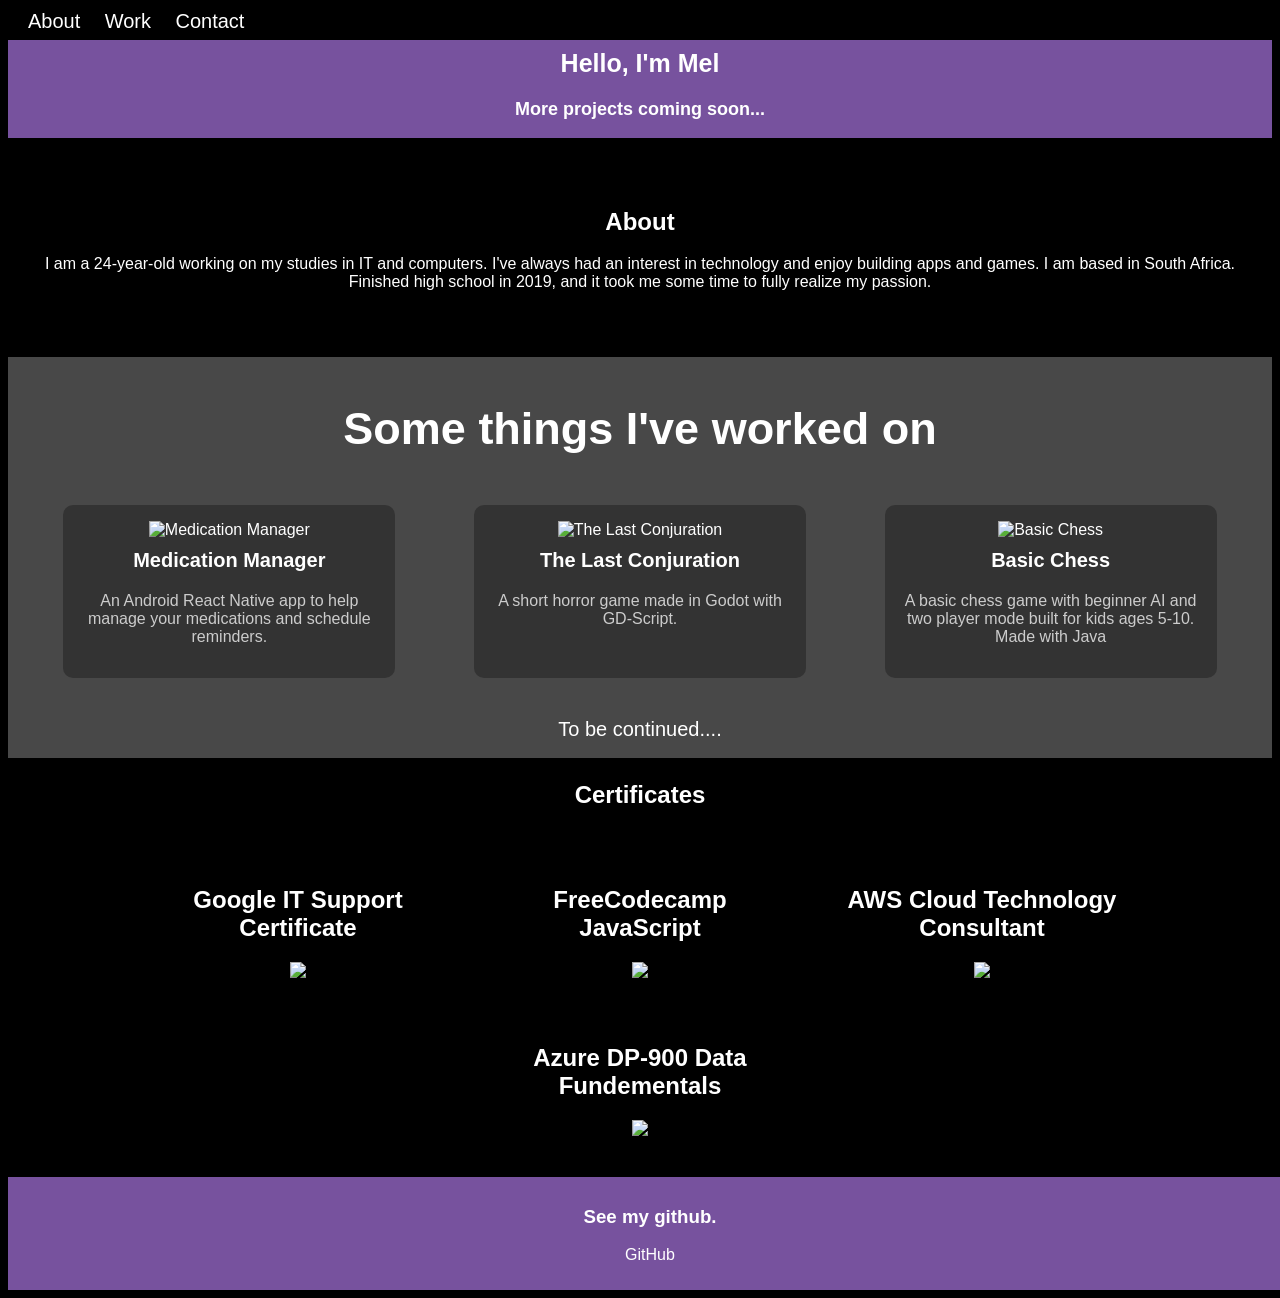
==== index.html @ 40e61766 "Update index.html" ====
<!DOCTYPE html>
<html lang="en">
<head>
  <meta charset="UTF-8">
  <meta name="viewport" content="width=device-width, initial-scale=1.0">
  <link rel="stylesheet" href="styles.css">
  <title>My Portfolio</title>
</head>
<body>
  <header id="navbar">
    <nav class="nav">
      <a href="#about" class="nav-link">About</a>
      <a href="#projects" class="nav-link">Work</a>
      <a href="#bottom-sec" class="nav-link">Contact</a>
    </nav>
  </header>

  <div class="welcome-div">
    <section id="welcome-section" class="welcome">
      <div class="namediv">
        <h1 class="h1p1">Hello, I'm Mel</h1>
        <p class="p1">More projects coming soon...</p>
      </div>
    </section>
  </div>

  <section id="about">
    <div class="about-div">
      <h2>About</h2>
      <p>I am a 24-year-old working on my studies in IT and computers. I've always had an interest in technology and enjoy building apps and games. I am based in South Africa. Finished high school in 2019, and it took me some time to fully realize my passion.</p>
    </div>
  </section>

  <section id="projects" class="projects">
    <h2 class="h21">Some things I've worked on</h2>

    <div class="project-tile">
      <div class="project-item">
        <a href="https://github.com/mevelyns/MedicationManager/tree/main">
          <img src="https://i.imgur.com/XodOj1Z.png" alt="Medication Manager" class="project-img" height="200" width="200" />
        </a>
        <p class="project-title">Medication Manager</p>
        <p class="project-description">An Android React Native app to help manage your medications and schedule reminders.</p>
      </div>

      <div class="project-item">
        <a href="https://github.com/mevelyns/TheLastConjuration">
          <img src="https://i.imgur.com/VJdvPix.png" alt="The Last Conjuration" class="project-img" height="200" width="200" />
        </a>
        <p class="project-title">The Last Conjuration</p>
        <p class="project-description">A short horror game made in Godot with GD-Script.</p>
      </div>

      <div class="project-item">
        <a href="https://github.com/mevelyns/Basic-Chess">
          <img src="https://i.imgur.com/Bl5a4Vz.jpeg" alt="Basic Chess" class="project-img" height="200" width="200" />
        </a>
        <p class="project-title">Basic Chess</p>
        <p class="project-description">A basic chess game with beginner AI and two player mode built for kids ages 5-10. Made with Java</p>
      </div>
    </div>
  </section>

  <p class="p-tbc">To be continued....</p>

  
  <section class="education">
    <h1 class="education-t">Certificates</h1>
    <div class="professional-certificates">
      <div class="cert-item">
        <h2>Google IT Support Certificate</h2>
        <img src="https://i.imgur.com/ps0ERFk.png" class="img2"/>
      </div>
      
      <div class="cert-item">
        <h2> FreeCodecamp JavaScript</h2>
        <img src="https://i.imgur.com/AzELxhi.png" class="img2"  />
      </div>
      <div class="cert-item">
        <h2>AWS Cloud Technology Consultant</h2>
        <img src="https://i.imgur.com/HTIsWZY.png" class="img2"/>
      </div>
      <div class="cert-item">
        <h2>Azure DP-900 Data Fundementals</h2>
        <img src="https://i.imgur.com/N3l9pKA.png" class="img2"/>
      </div>
    </div>
  </section>

  <section id="bottom-sec">
    <div class="bottom">
      <div class="social-icons">
        <h3 class="h3">See my github.</h3>
        <a href="https://github.com/mevelyns" id="profile-link" target="_blank">
          <i class="ri-fire-fill ri-2x"></i>
          <p class="ffcp">GitHub</p>
        </a>
      </div>
    </div>
  </section>

</body>
</html>
---- styles.css ----
body {
    background-color: black;
    color: white;
    font-family: helvetica;
  }
  
  .welcome-div, .h1p1 {
    text-align: center;
    width: 100%;
    height: 50%;
    background-color: #77529e;
    display: flex;
    justify-content: center;
    align-items: center;
    font-weight: bold;
    font-size: 25px;
    padding-top: 10px;
  }
  
  .p1 {
    font-size: 18px;
  }
  
  #navbar {
    background-color: black;
    position: fixed;
    top: 0;
    width: 100%;
    padding: 10px;
    height: 20px;
  }
  
  .nav-link {
    color: #fff;
    text-decoration: none;
    font-family: Arial, sans-serif;
    font-size: 20px;
    padding: 10px;
  }
  
  .nav-link:hover {
    text-decoration: underline;
  }
  
  .about-div {
    text-align: center;
    margin-top: 70px;
    padding-bottom: 50px;
    margin-left: 20px;
    margin-right: 20px;
  }
  
  .projects {
    text-align: center;
    background-color: #484848;
    padding: 6rem 2rem;
    padding-bottom: 10px;
  }
  
  .h21 {
    font-size: 45px;
    text-align: center;
    color: #fff;
    margin-bottom: 50px;
    margin-top: -50px;
  }
  
  .project-tile {
    display: flex;
    flex-wrap: wrap;
    justify-content: space-around;
    gap: 2rem;
  }
  
  .project-item {
    text-align: center;
    width: 300px;
    background-color: #333;
    padding: 1rem;
    border-radius: 10px;
    margin-bottom: 70px;
  }
  
  .project-img {
    width: 100%;
    object-fit: cover;
  }
  
  .project-title {
    color: #fff;
    font-size: 20px;
    font-weight: bold;
    margin-top: 10px;
  }
  
  .project-description {
    color: #ccc;
    font-size: 16px;
  }
  
  .p-tbc {
    text-align: center;
    margin-top: -40px;
    color: #fff;
    font-size: 20px;
  }
  
  .education-t {
    text-align: center;
    margin-top: 40px;
  }
  
  .professional-certificates {
    display: flex;
    flex-wrap: wrap;
    justify-content: center;
    gap: 2rem;
    padding: 2rem 0;
  }
  
  .cert-item {
    flex: 1 1 calc(33.333% - 2rem);
    text-align: center;
    max-width: 300px;
    padding: 5px;
  }
  
  .cert-title {
    background-color: #77529e;
    color: #fff;
    padding: 5px;
    margin-bottom: 10px;
  }
  
  .img2 {
    width: 100%;
    height: auto;
    object-fit: cover;
  }
  
  .bottom {
    width: 100%;
    background-color: #77529e;
    padding: 10px;
  }
  
  .ffcp {
    text-align: center;
  }
  
  a {
    color: white;
    text-decoration: none;
  }
  
  a:hover {
    text-decoration: underline;
  }
  
  .h3 {
    text-align: center;
  }
  
  @media (max-width: 780px) {
    h2 {
      font-size: 15px;
    }
    p {
      font-size: 15px;
    }
    .h21 {
      font-size: 25px;
    }
    .project-item {
      width: 100%;
    }
    .cert-item {
      width: 100%;
    }
  }
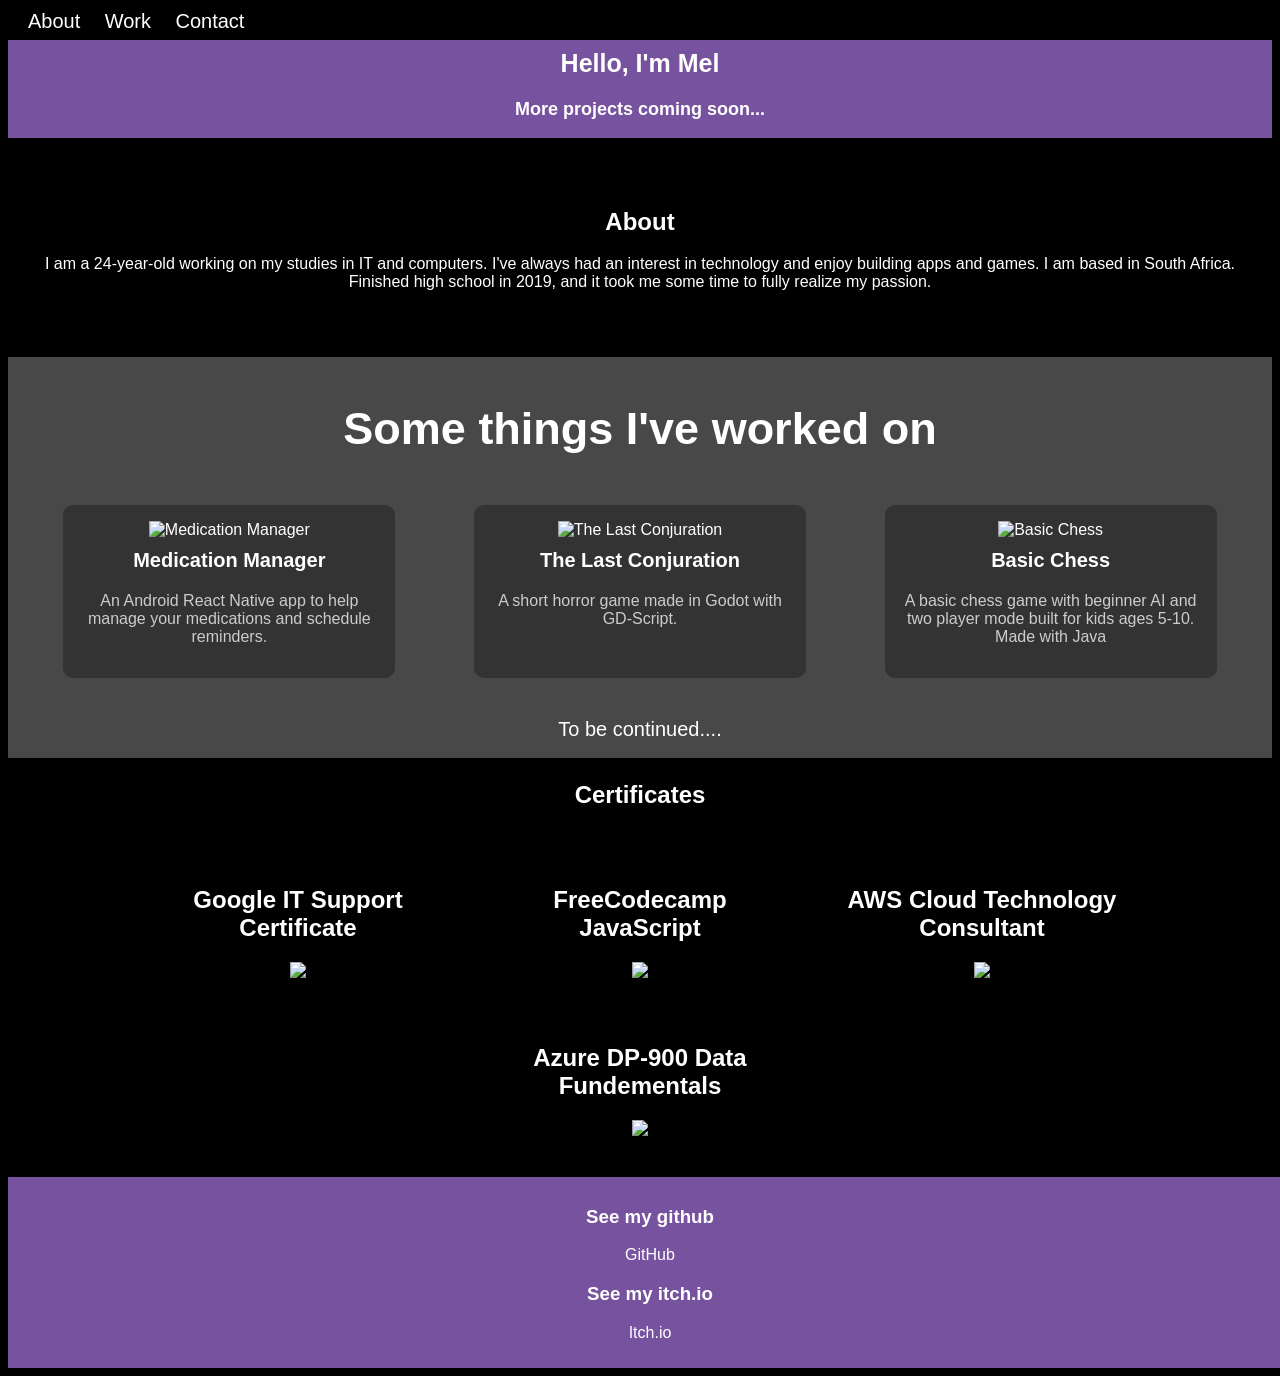
==== commit d922dafb: "Update index.html" ====
--- a/index.html
+++ b/index.html
@@ -90,10 +90,14 @@
   <section id="bottom-sec">
     <div class="bottom">
       <div class="social-icons">
-        <h3 class="h3">See my github.</h3>
+        <h3 class="h3">See my github</h3>
         <a href="https://github.com/mevelyns" id="profile-link" target="_blank">
           <i class="ri-fire-fill ri-2x"></i>
           <p class="ffcp">GitHub</p>
+         <h3 class="h3">See my itch.io</h3>
+           <a href="https://meleengames.itch.io/" id="profile-link" target="_blank">
+            <i class="ri-fire-fill ri-2x"></i>
+            <p class="ffcp">Itch.io</p>
         </a>
       </div>
     </div>
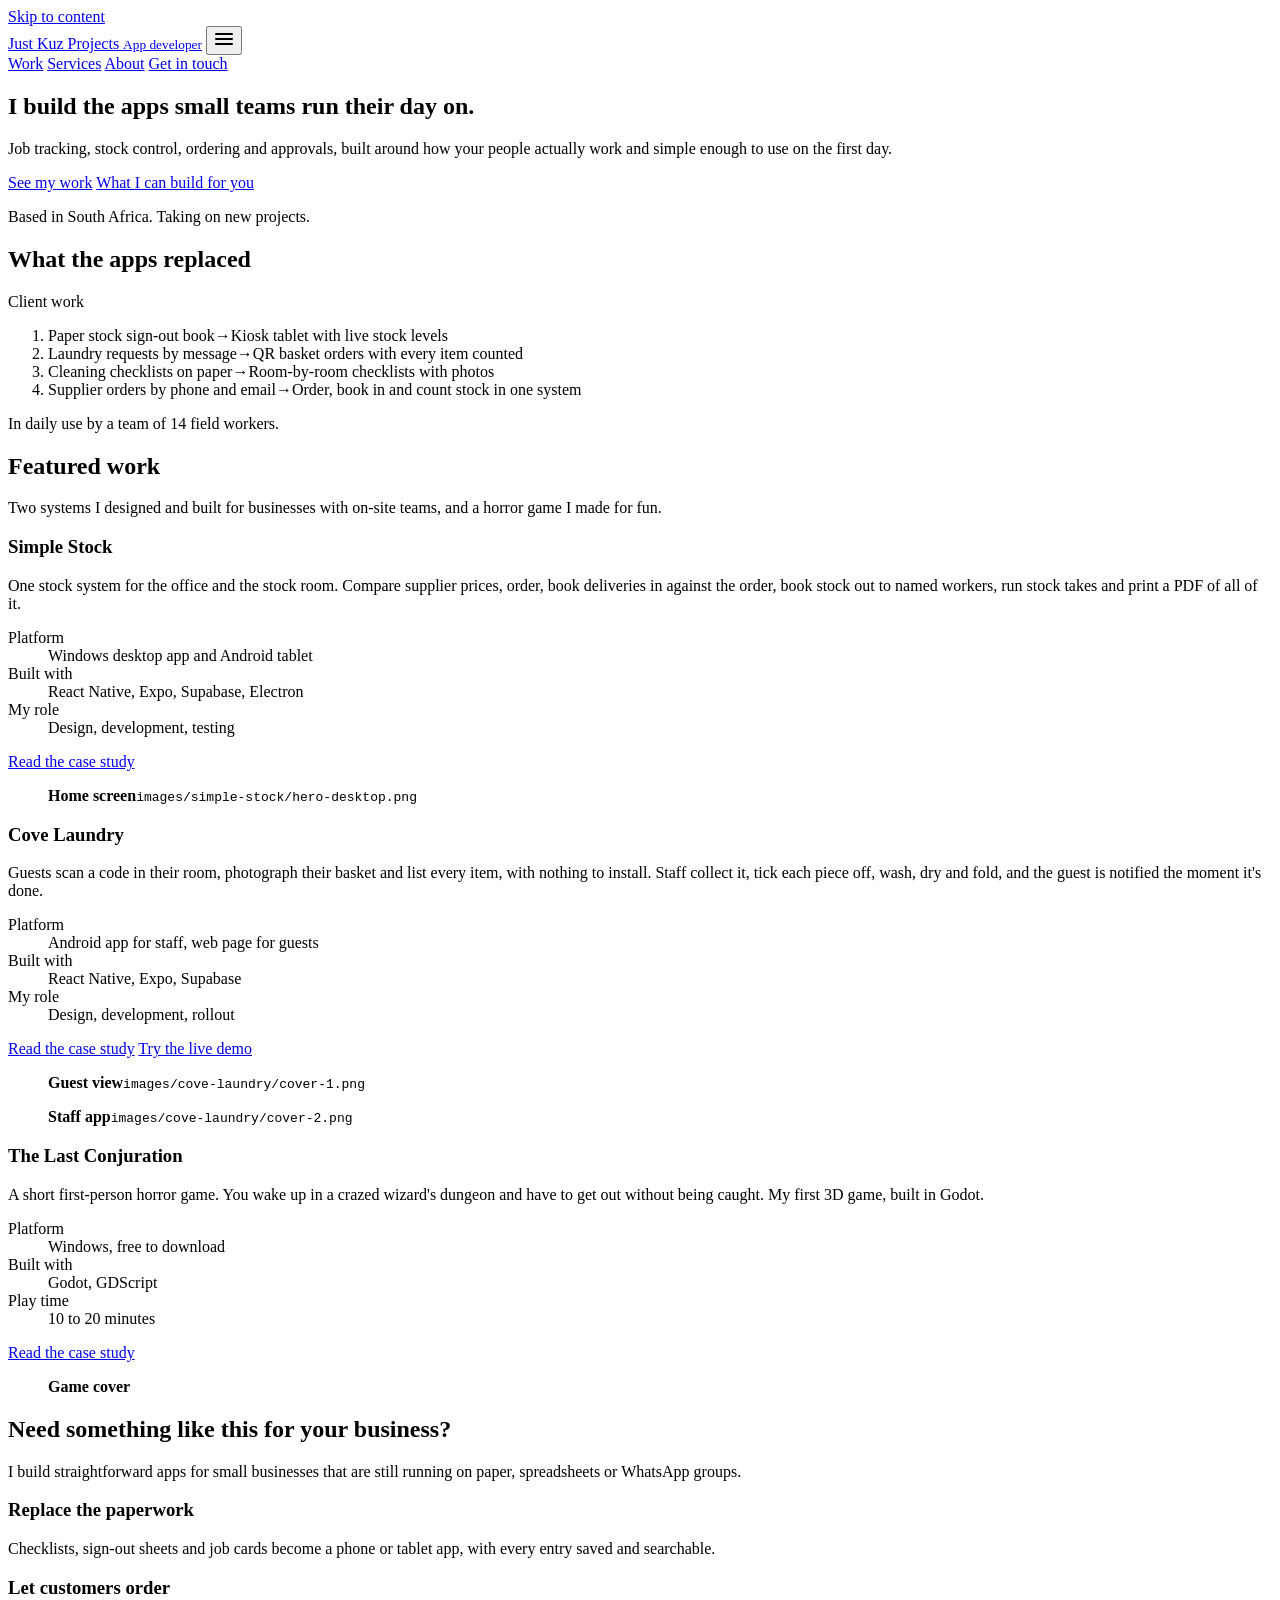
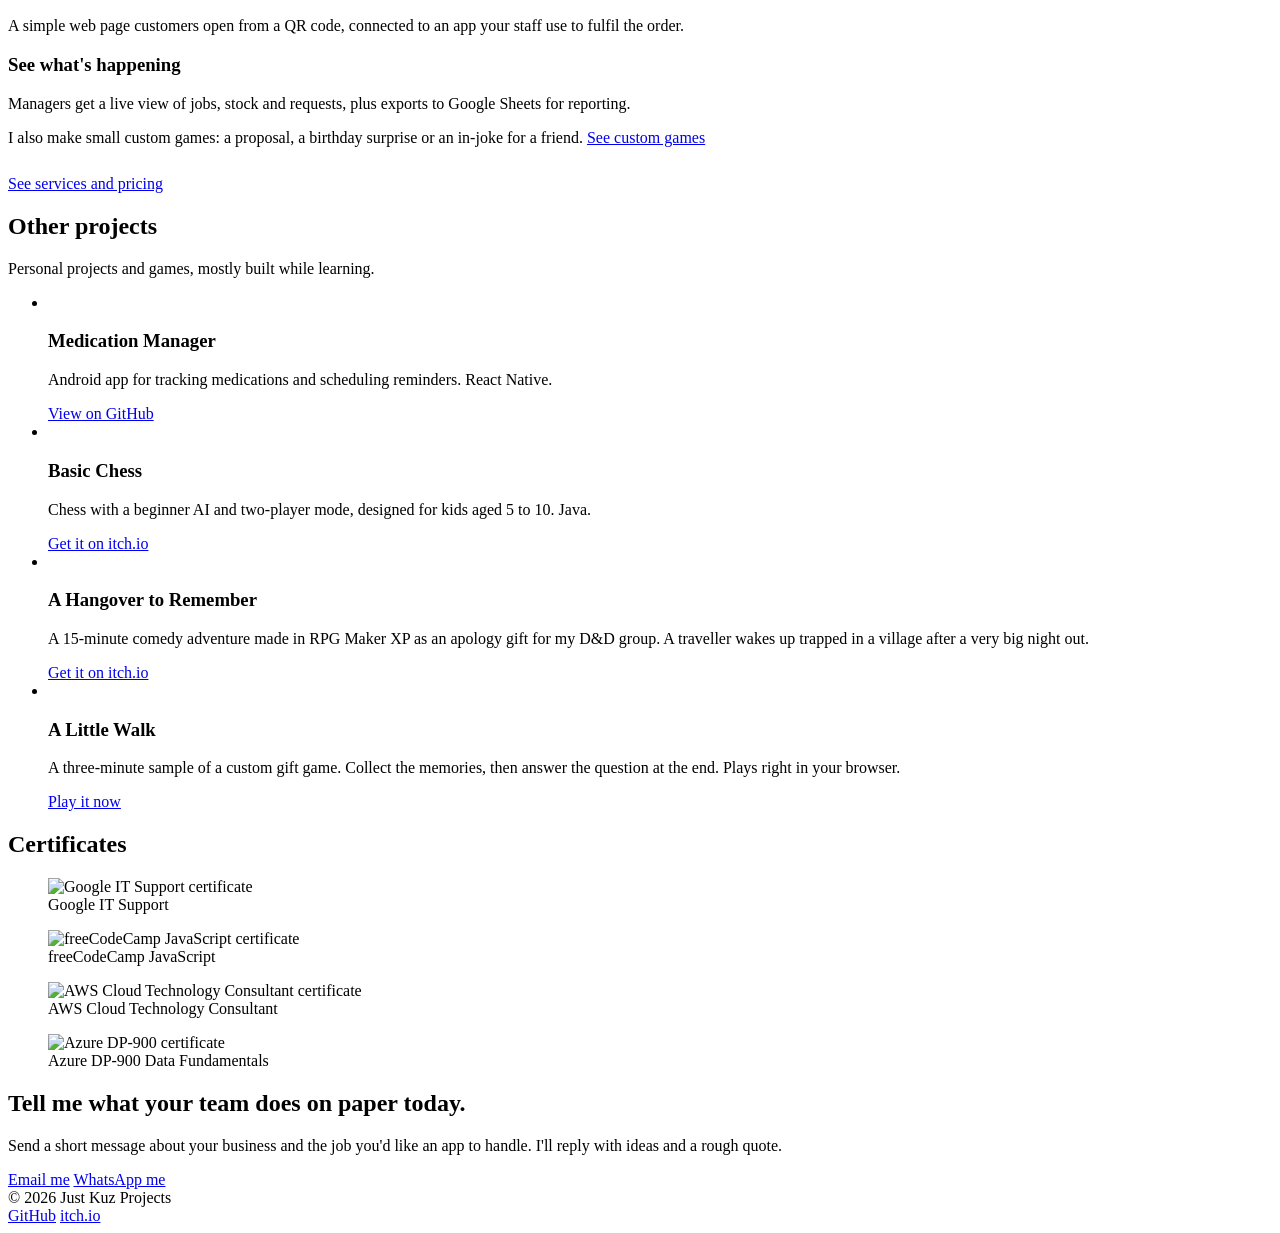
==== commit 119ad1e9: "Revamp portfolio website with new content and style Updated the portfolio website to reflect new bra" ====
--- a/index.html
+++ b/index.html
@@ -1,107 +1,237 @@
+
 <!DOCTYPE html>
 <html lang="en">
 <head>
   <meta charset="UTF-8">
   <meta name="viewport" content="width=device-width, initial-scale=1.0">
-  <link rel="stylesheet" href="styles.css">
-  <title>My Portfolio</title>
+  <title>Just Kuz Projects | App developer for small businesses</title>
+  <meta name="description" content="I build simple, reliable apps that small teams use to run their day: job tracking, stock control, laundry ordering and more.">
+  <link rel="preconnect" href="https://fonts.googleapis.com">
+  <link rel="preconnect" href="https://fonts.gstatic.com" crossorigin>
+  <link href="https://fonts.googleapis.com/css2?family=Bricolage+Grotesque:opsz,wght@12..96,500;12..96,700;12..96,800&family=Public+Sans:wght@400;500;600&display=swap" rel="stylesheet">
+  <link rel="stylesheet" href="css/style.css">
 </head>
 <body>
-  <header id="navbar">
-    <nav class="nav">
-      <a href="#about" class="nav-link">About</a>
-      <a href="#projects" class="nav-link">Work</a>
-      <a href="#bottom-sec" class="nav-link">Contact</a>
-    </nav>
+  <a class="skip" href="#main">Skip to content</a>
+
+  <header class="site-header">
+    <div class="wrap">
+      <a href="index.html" class="brand"><span class="brand-mark" aria-hidden="true"></span>Just Kuz Projects <small>App developer</small></a>
+      <button class="nav-toggle" aria-expanded="false" aria-controls="site-nav" aria-label="Menu">
+        <svg width="20" height="20" viewBox="0 0 20 20" aria-hidden="true"><path d="M2 5h16M2 10h16M2 15h16" stroke="currentColor" stroke-width="2" stroke-linecap="round"/></svg>
+      </button>
+      <nav class="nav" id="site-nav">
+        <a href="index.html#work">Work</a>
+        <a href="services.html">Services</a>
+        <a href="about.html">About</a>
+        <a href="#contact" class="btn">Get in touch</a>
+      </nav>
+    </div>
   </header>
 
-  <div class="welcome-div">
-    <section id="welcome-section" class="welcome">
-      <div class="namediv">
-        <h1 class="h1p1">Hello, I'm Mel</h1>
-        <p class="p1">More projects coming soon...</p>
-      </div>
-    </section>
-  </div>
-
-  <section id="about">
-    <div class="about-div">
-      <h2>About</h2>
-      <p>I am a 24-year-old working on my studies in IT and computers. I've always had an interest in technology and enjoy building apps and games. I am based in South Africa. Finished high school in 2019, and it took me some time to fully realize my passion.</p>
+  <main id="main">
+
+    <!-- HERO -->
+    <section class="hero">
+      <div class="wrap">
+        <div>
+          <h1>I build the apps small teams run their day on.</h1>
+          <p class="lede">Job tracking, stock control, ordering and approvals, built around how your people actually work and simple enough to use on the first day.</p>
+          <div class="btn-row">
+            <a href="#work" class="btn">See my work</a>
+            <a href="services.html" class="btn ghost">What I can build for you</a>
+          </div>
+          <p class="hero-note"><span class="dot" aria-hidden="true"></span>Based in South Africa. Taking on new projects.</p>
+        </div>
+
+        <!-- EDIT: check the "was" column matches what each app really replaced -->
+        <aside class="slip" aria-label="What my apps replaced">
+          <div class="slip-head">
+            <h2>What the apps replaced</h2>
+            <span>Client work</span>
+          </div>
+          <ol>
+            <li><span class="was">Paper stock sign-out book</span><span class="arrow" aria-hidden="true">&rarr;</span><span class="now">Kiosk tablet with live stock levels</span></li>
+            <li><span class="was">Laundry requests by message</span><span class="arrow" aria-hidden="true">&rarr;</span><span class="now">QR basket orders with every item counted</span></li>
+            <li><span class="was">Cleaning checklists on paper</span><span class="arrow" aria-hidden="true">&rarr;</span><span class="now">Room-by-room checklists with photos</span></li>
+            <li><span class="was">Supplier orders by phone and email</span><span class="arrow" aria-hidden="true">&rarr;</span><span class="now">Order, book in and count stock in one system</span></li>
+          </ol>
+          <p class="slip-foot">In daily use by a team of 14 field workers.</p>
+        </aside>
+      </div>
+    </section>
+
+    <!-- FEATURED WORK -->
+    <section class="section" id="work">
+      <div class="wrap">
+        <div class="section-head">
+          <h2>Featured work</h2>
+          <p>Two systems I designed and built for businesses with on-site teams, and a horror game I made for fun.</p>
+        </div>
+
+        <article class="feature">
+          <div>
+            <h3>Simple Stock</h3>
+            <p>One stock system for the office and the stock room. Compare supplier prices, order, book deliveries in against the order, book stock out to named workers, run stock takes and print a PDF of all of it.</p>
+            <dl class="meta">
+              <dt>Platform</dt><dd>Windows desktop app and Android tablet</dd>
+              <dt>Built with</dt><dd>React Native, Expo, Supabase, Electron</dd>
+              <dt>My role</dt><dd>Design, development, testing</dd>
+            </dl>
+            <a href="work/simple-stock.html" class="btn">Read the case study</a>
+          </div>
+          <div class="feature-media">
+            <figure class="shot desktop">
+              <img src="images/simple-stock/hero-desktop.png" alt="Simple Stock home screen with the stock overview" onerror="this.remove()">
+              <figcaption class="ph"><strong>Home screen</strong><code>images/simple-stock/hero-desktop.png</code></figcaption>
+            </figure>
+          </div>
+        </article>
+
+        <article class="feature flip">
+          <div>
+            <h3>Cove Laundry</h3>
+            <p>Guests scan a code in their room, photograph their basket and list every item, with nothing to install. Staff collect it, tick each piece off, wash, dry and fold, and the guest is notified the moment it's done.</p>
+            <dl class="meta">
+              <dt>Platform</dt><dd>Android app for staff, web page for guests</dd>
+              <dt>Built with</dt><dd>React Native, Expo, Supabase</dd>
+              <dt>My role</dt><dd>Design, development, rollout</dd>
+            </dl>
+            <div class="btn-row">
+              <a href="work/cove-laundry.html" class="btn">Read the case study</a>
+              <a href="demos/cove-laundry/index.html" class="btn ghost">Try the live demo</a>
+            </div>
+          </div>
+          <div class="feature-media">
+            <figure class="shot phone">
+              <img src="images/cove-laundry/cover-1.png" alt="Cove Laundry guest view" onerror="this.remove()">
+              <figcaption class="ph"><strong>Guest view</strong><code>images/cove-laundry/cover-1.png</code></figcaption>
+            </figure>
+            <figure class="shot phone">
+              <img src="images/cove-laundry/cover-2.png" alt="Cove Laundry staff app" onerror="this.remove()">
+              <figcaption class="ph"><strong>Staff app</strong><code>images/cove-laundry/cover-2.png</code></figcaption>
+            </figure>
+          </div>
+        </article>
+
+        <article class="feature">
+          <div>
+            <h3>The Last Conjuration</h3>
+            <p>A short first-person horror game. You wake up in a crazed wizard's dungeon and have to get out without being caught. My first 3D game, built in Godot.</p>
+            <dl class="meta">
+              <dt>Platform</dt><dd>Windows, free to download</dd>
+              <dt>Built with</dt><dd>Godot, GDScript</dd>
+              <dt>Play time</dt><dd>10 to 20 minutes</dd>
+            </dl>
+            <a href="work/the-last-conjuration.html" class="btn">Read the case study</a>
+          </div>
+          <div class="feature-media game">
+            <figure class="shot wide">
+              <img src="https://img.itch.zone/aW1nLzE2ODYxMTM5LnBuZw==/original/IF93Lq.png" alt="The Last Conjuration cover art" onerror="this.remove()">
+              <figcaption class="ph"><strong>Game cover</strong></figcaption>
+            </figure>
+          </div>
+        </article>
+      </div>
+    </section>
+
+    <!-- SERVICES TEASER -->
+    <section class="section">
+      <div class="wrap">
+        <div class="section-head">
+          <h2>Need something like this for your business?</h2>
+          <p>I build straightforward apps for small businesses that are still running on paper, spreadsheets or WhatsApp groups.</p>
+        </div>
+        <div class="three">
+          <div>
+            <h3>Replace the paperwork</h3>
+            <p>Checklists, sign-out sheets and job cards become a phone or tablet app, with every entry saved and searchable.</p>
+          </div>
+          <div>
+            <h3>Let customers order</h3>
+            <p>A simple web page customers open from a QR code, connected to an app your staff use to fulfil the order.</p>
+          </div>
+          <div>
+            <h3>See what's happening</h3>
+            <p>Managers get a live view of jobs, stock and requests, plus exports to Google Sheets for reporting.</p>
+          </div>
+        </div>
+        <p class="aside-note">I also make small custom games: a proposal, a birthday surprise or an in-joke for a friend. <a href="services.html#games">See custom games</a></p>
+        <p style="margin-top:28px"><a href="services.html" class="btn ghost">See services and pricing</a></p>
+      </div>
+    </section>
+
+    <!-- OTHER PROJECTS -->
+    <section class="section">
+      <div class="wrap">
+        <div class="section-head">
+          <h2>Other projects</h2>
+          <p>Personal projects and games, mostly built while learning.</p>
+        </div>
+        <ul class="list">
+          <li>
+            <img src="https://i.imgur.com/XodOj1Z.png" alt="">
+            <div><h3>Medication Manager</h3><p>Android app for tracking medications and scheduling reminders. React Native.</p></div>
+            <a class="link" href="https://github.com/mevelyns/MedicationManager/tree/main">View on GitHub</a>
+          </li>
+          <li>
+            <img src="https://i.imgur.com/Bl5a4Vz.jpeg" alt="">
+            <div><h3>Basic Chess</h3><p>Chess with a beginner AI and two-player mode, designed for kids aged 5 to 10. Java.</p></div>
+            <a class="link" href="https://meleengames.itch.io/simplechess">Get it on itch.io</a>
+          </li>
+          <li>
+            <img src="https://img.itch.zone/aW1nLzE1MDI4NTY4LnBuZw==/original/sciM3v.png" alt="">
+            <div><h3>A Hangover to Remember</h3><p>A 15-minute comedy adventure made in RPG Maker XP as an apology gift for my D&amp;D group. A traveller wakes up trapped in a village after a very big night out.</p></div>
+            <a class="link" href="https://meleengames.itch.io/a-hang-over-to-remember-but-a-game-that-you-wont">Get it on itch.io</a>
+          </li>
+          <li>
+            <img src="demos/little-walk/thumb.png" alt="" onerror="this.style.visibility='hidden'">
+            <div><h3>A Little Walk</h3><p>A three-minute sample of a custom gift game. Collect the memories, then answer the question at the end. Plays right in your browser.</p></div>
+            <a class="link" href="demos/little-walk/index.html">Play it now</a>
+          </li>
+        </ul>
+      </div>
+    </section>
+
+    <!-- CERTIFICATES -->
+    <section class="section">
+      <div class="wrap">
+        <div class="section-head"><h2>Certificates</h2></div>
+        <div class="certs">
+          <figure><img src="https://i.imgur.com/ps0ERFk.png" alt="Google IT Support certificate"><figcaption>Google IT Support</figcaption></figure>
+          <figure><img src="https://i.imgur.com/AzELxhi.png" alt="freeCodeCamp JavaScript certificate"><figcaption>freeCodeCamp JavaScript</figcaption></figure>
+          <figure><img src="https://i.imgur.com/HTIsWZY.png" alt="AWS Cloud Technology Consultant certificate"><figcaption>AWS Cloud Technology Consultant</figcaption></figure>
+          <figure><img src="https://i.imgur.com/N3l9pKA.png" alt="Azure DP-900 certificate"><figcaption>Azure DP-900 Data Fundamentals</figcaption></figure>
+        </div>
+      </div>
+    </section>
+  </main>
+
+  <!-- CONTACT -->
+  <section class="contact-band" id="contact">
+    <div class="wrap">
+      <div>
+        <h2>Tell me what your team does on paper today.</h2>
+        <p>Send a short message about your business and the job you'd like an app to handle. I'll reply with ideas and a rough quote.</p>
+      </div>
+      <!-- EDIT: put your real email and WhatsApp number in these links -->
+      <div class="btn-row">
+        <a href="mailto:justkuzprojects@gmail.com" class="btn light">Email me</a>
+        <a href="https://wa.me/27000000000" class="btn outline-light">WhatsApp me</a>
+      </div>
     </div>
   </section>
 
-  <section id="projects" class="projects">
-    <h2 class="h21">Some things I've worked on</h2>
-
-    <div class="project-tile">
-      <div class="project-item">
-        <a href="https://github.com/mevelyns/MedicationManager/tree/main">
-          <img src="https://i.imgur.com/XodOj1Z.png" alt="Medication Manager" class="project-img" height="200" width="200" />
-        </a>
-        <p class="project-title">Medication Manager</p>
-        <p class="project-description">An Android React Native app to help manage your medications and schedule reminders.</p>
-      </div>
-
-      <div class="project-item">
-        <a href="https://github.com/mevelyns/TheLastConjuration">
-          <img src="https://i.imgur.com/VJdvPix.png" alt="The Last Conjuration" class="project-img" height="200" width="200" />
-        </a>
-        <p class="project-title">The Last Conjuration</p>
-        <p class="project-description">A short horror game made in Godot with GD-Script.</p>
-      </div>
-
-      <div class="project-item">
-        <a href="https://github.com/mevelyns/Basic-Chess">
-          <img src="https://i.imgur.com/Bl5a4Vz.jpeg" alt="Basic Chess" class="project-img" height="200" width="200" />
-        </a>
-        <p class="project-title">Basic Chess</p>
-        <p class="project-description">A basic chess game with beginner AI and two player mode built for kids ages 5-10. Made with Java</p>
-      </div>
+  <footer class="site-footer">
+    <div class="wrap">
+      <span>&copy; <span id="year">2026</span> Just Kuz Projects</span>
+      <nav aria-label="Elsewhere">
+        <a href="https://github.com/mevelyns">GitHub</a>
+        <a href="https://meleengames.itch.io/">itch.io</a>
+      </nav>
     </div>
-  </section>
-
-  <p class="p-tbc">To be continued....</p>
-
-  
-  <section class="education">
-    <h1 class="education-t">Certificates</h1>
-    <div class="professional-certificates">
-      <div class="cert-item">
-        <h2>Google IT Support Certificate</h2>
-        <img src="https://i.imgur.com/ps0ERFk.png" class="img2"/>
-      </div>
-      
-      <div class="cert-item">
-        <h2> FreeCodecamp JavaScript</h2>
-        <img src="https://i.imgur.com/AzELxhi.png" class="img2"  />
-      </div>
-      <div class="cert-item">
-        <h2>AWS Cloud Technology Consultant</h2>
-        <img src="https://i.imgur.com/HTIsWZY.png" class="img2"/>
-      </div>
-      <div class="cert-item">
-        <h2>Azure DP-900 Data Fundementals</h2>
-        <img src="https://i.imgur.com/N3l9pKA.png" class="img2"/>
-      </div>
-    </div>
-  </section>
-
-  <section id="bottom-sec">
-    <div class="bottom">
-      <div class="social-icons">
-        <h3 class="h3">See my github</h3>
-        <a href="https://github.com/mevelyns" id="profile-link" target="_blank">
-          <i class="ri-fire-fill ri-2x"></i>
-          <p class="ffcp">GitHub</p>
-         <h3 class="h3">See my itch.io</h3>
-           <a href="https://meleengames.itch.io/" id="profile-link" target="_blank">
-            <i class="ri-fire-fill ri-2x"></i>
-            <p class="ffcp">Itch.io</p>
-        </a>
-      </div>
-    </div>
-  </section>
-
+  </footer>
+
+  <script src="js/main.js"></script>
 </body>
 </html>
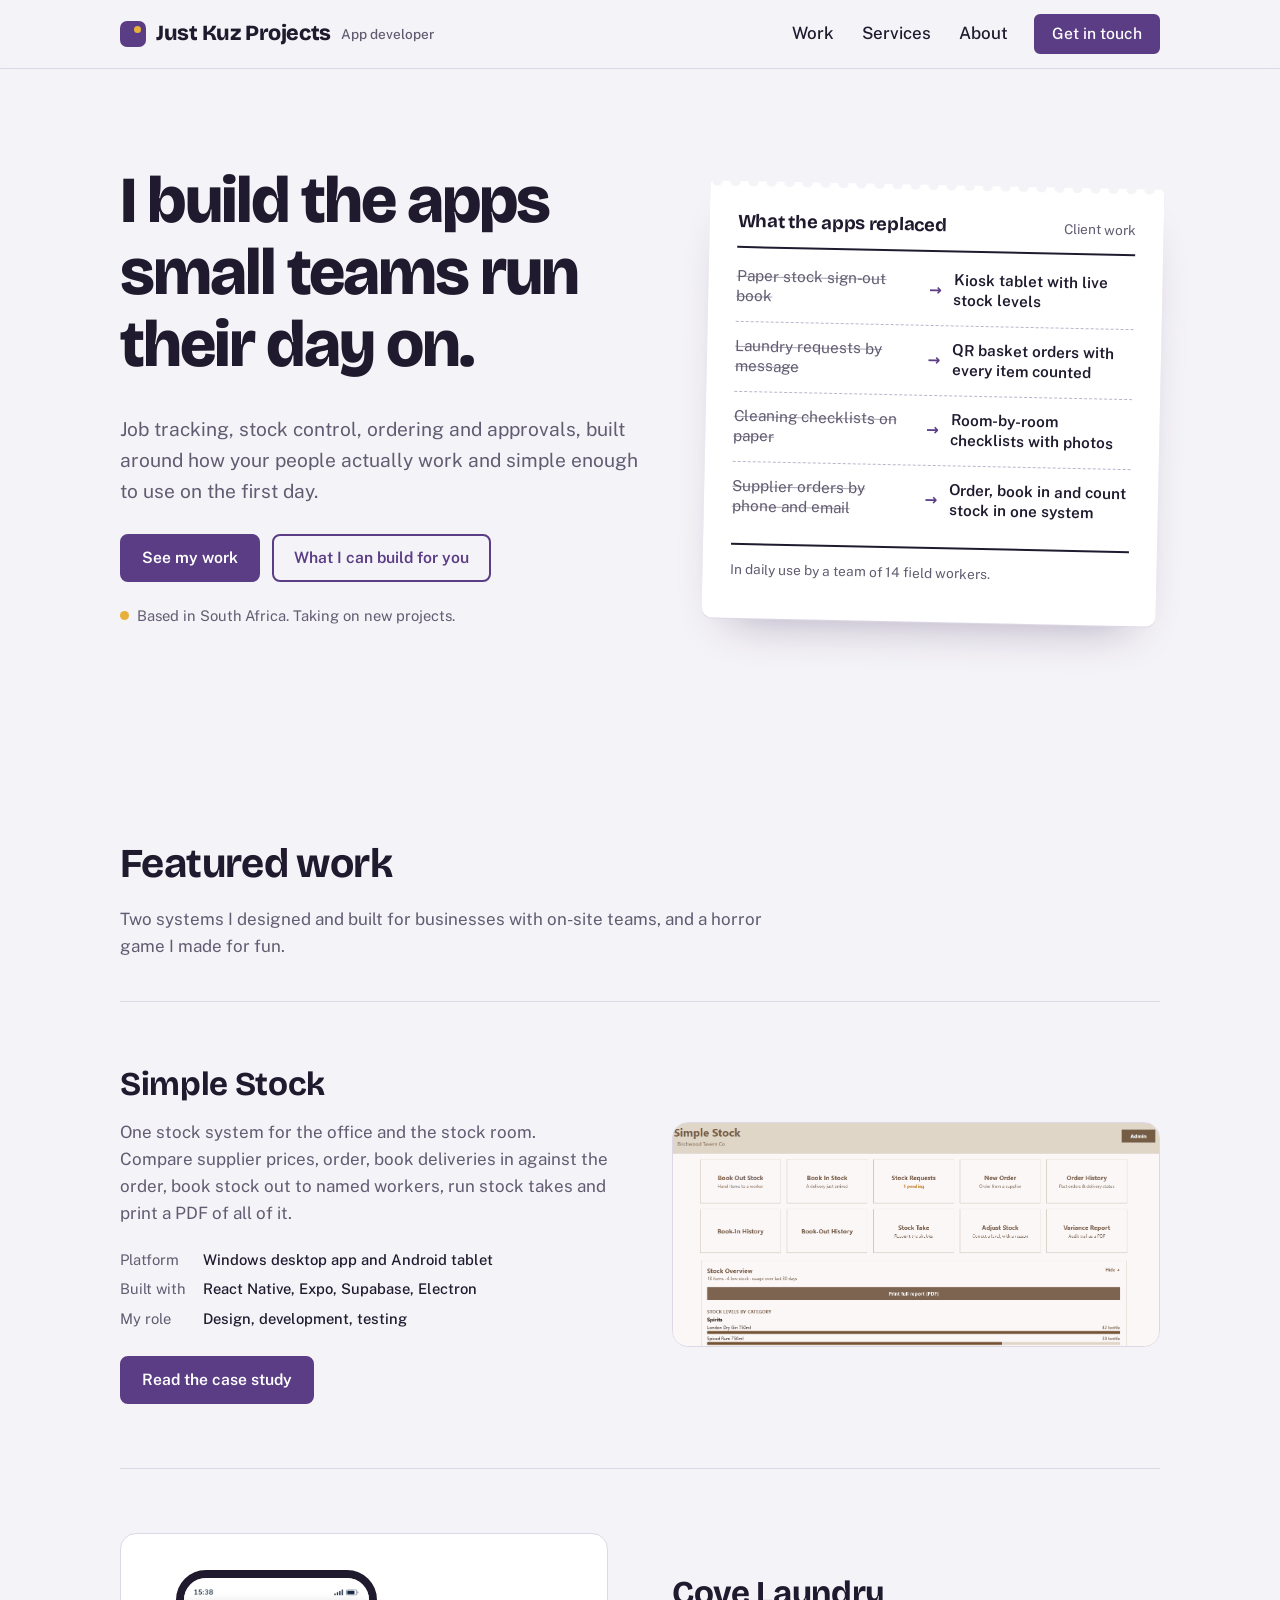
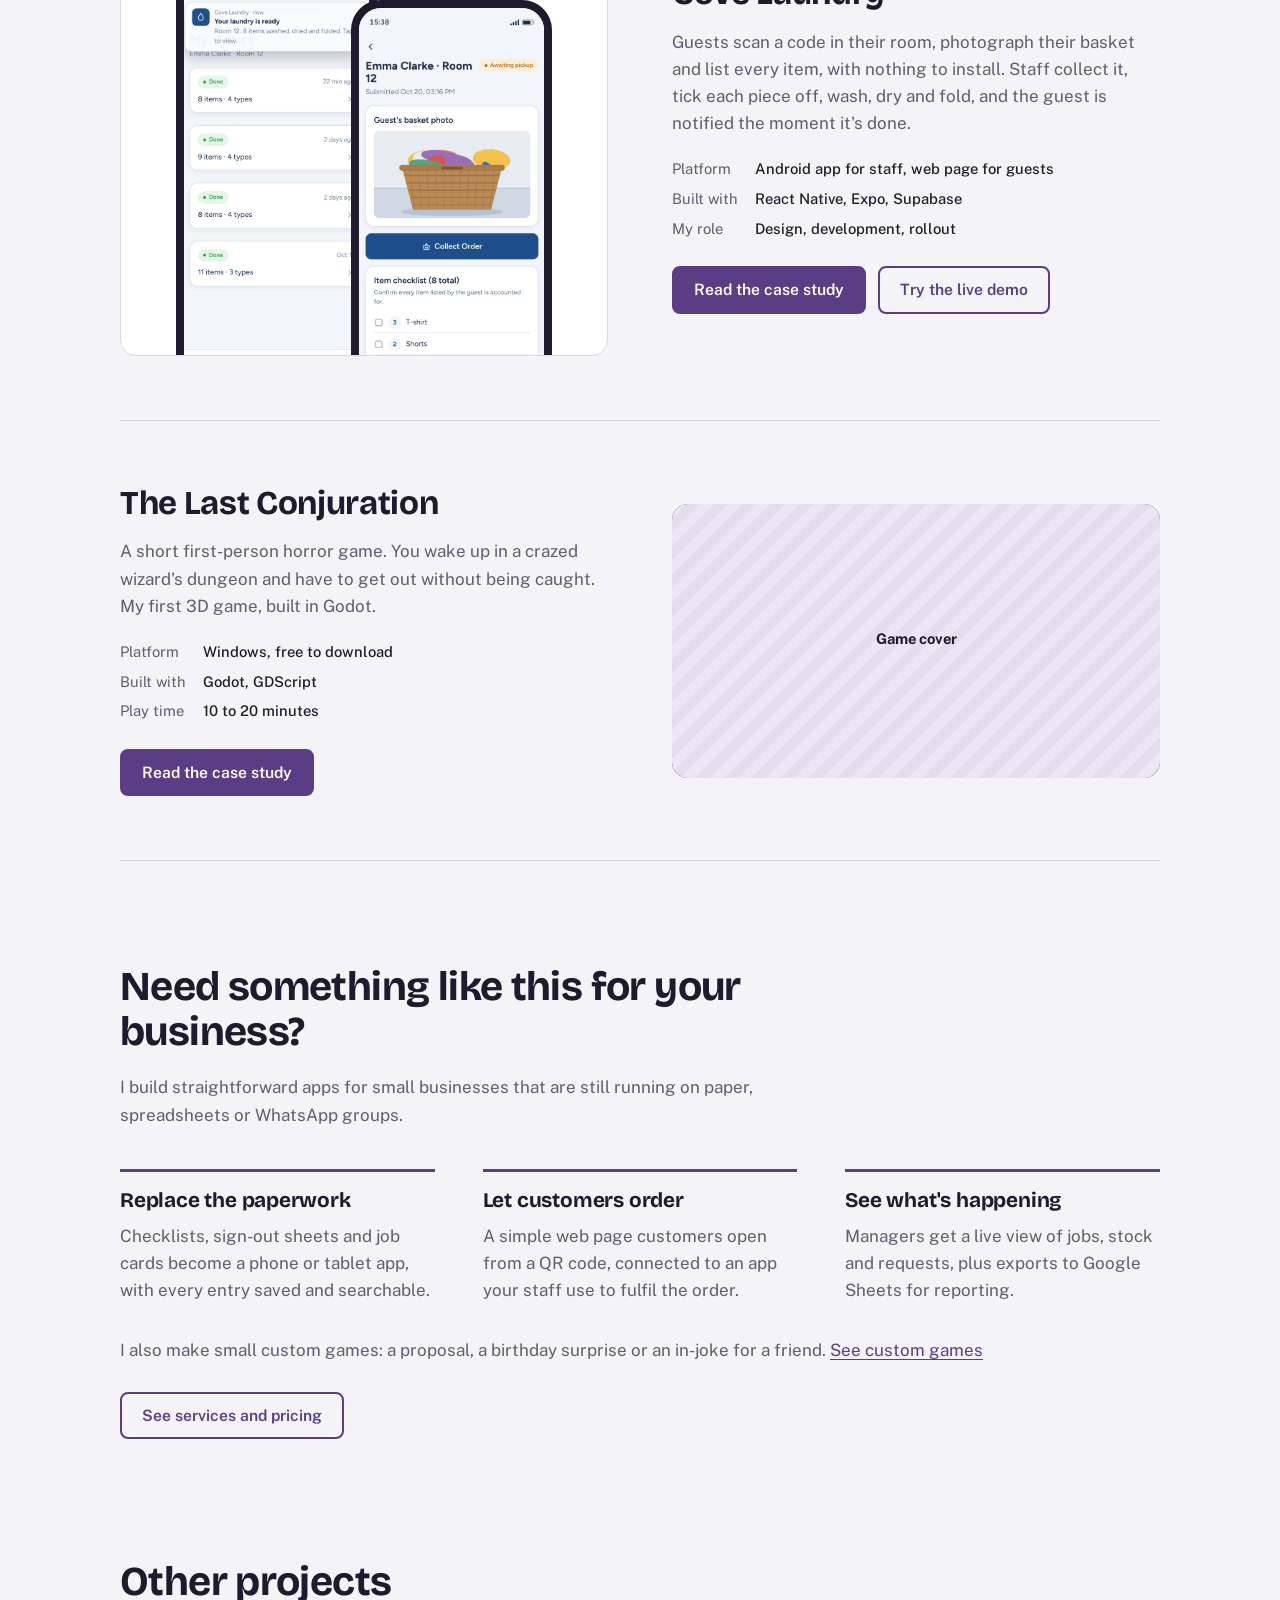
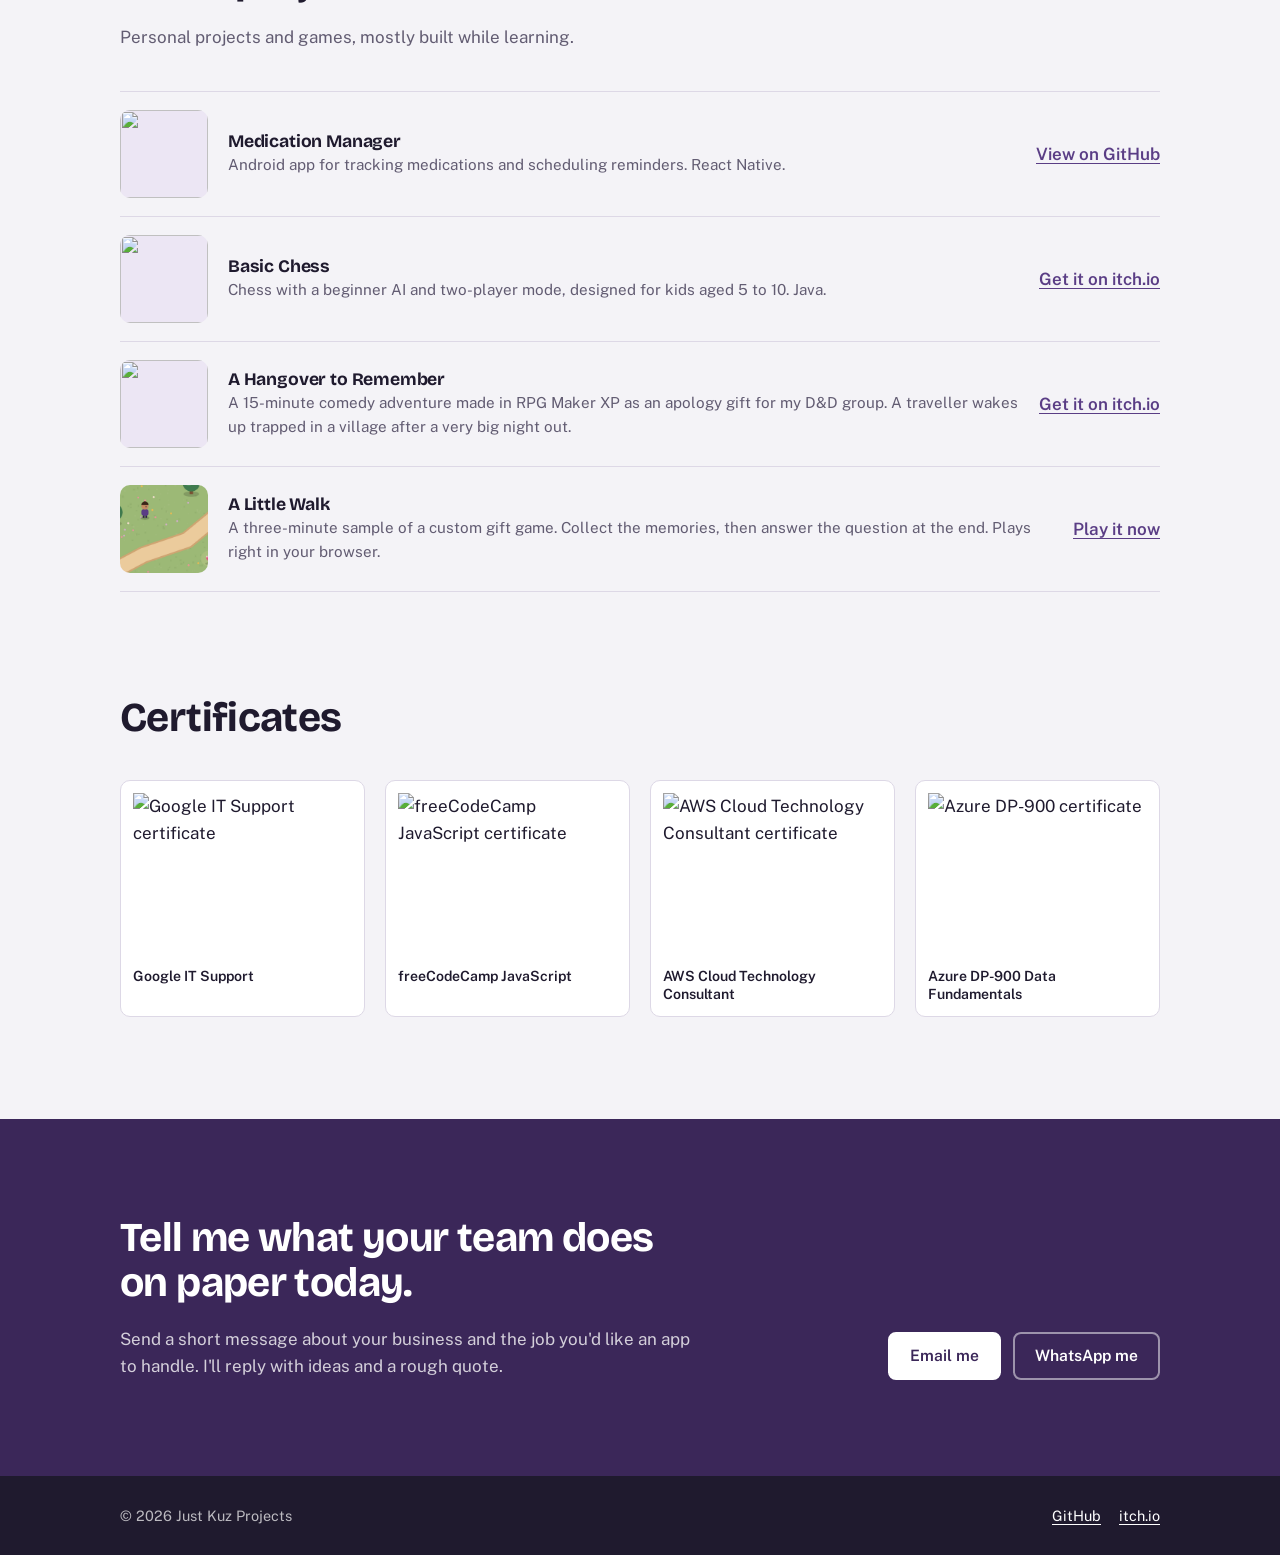
==== commit ec840adc: "Add files via upload" ====
--- a/index.html
+++ b/index.html
@@ -1,237 +1,236 @@
-
-<!DOCTYPE html>
-<html lang="en">
-<head>
-  <meta charset="UTF-8">
-  <meta name="viewport" content="width=device-width, initial-scale=1.0">
-  <title>Just Kuz Projects | App developer for small businesses</title>
-  <meta name="description" content="I build simple, reliable apps that small teams use to run their day: job tracking, stock control, laundry ordering and more.">
-  <link rel="preconnect" href="https://fonts.googleapis.com">
-  <link rel="preconnect" href="https://fonts.gstatic.com" crossorigin>
-  <link href="https://fonts.googleapis.com/css2?family=Bricolage+Grotesque:opsz,wght@12..96,500;12..96,700;12..96,800&family=Public+Sans:wght@400;500;600&display=swap" rel="stylesheet">
-  <link rel="stylesheet" href="css/style.css">
-</head>
-<body>
-  <a class="skip" href="#main">Skip to content</a>
-
-  <header class="site-header">
-    <div class="wrap">
-      <a href="index.html" class="brand"><span class="brand-mark" aria-hidden="true"></span>Just Kuz Projects <small>App developer</small></a>
-      <button class="nav-toggle" aria-expanded="false" aria-controls="site-nav" aria-label="Menu">
-        <svg width="20" height="20" viewBox="0 0 20 20" aria-hidden="true"><path d="M2 5h16M2 10h16M2 15h16" stroke="currentColor" stroke-width="2" stroke-linecap="round"/></svg>
-      </button>
-      <nav class="nav" id="site-nav">
-        <a href="index.html#work">Work</a>
-        <a href="services.html">Services</a>
-        <a href="about.html">About</a>
-        <a href="#contact" class="btn">Get in touch</a>
-      </nav>
-    </div>
-  </header>
-
-  <main id="main">
-
-    <!-- HERO -->
-    <section class="hero">
-      <div class="wrap">
-        <div>
-          <h1>I build the apps small teams run their day on.</h1>
-          <p class="lede">Job tracking, stock control, ordering and approvals, built around how your people actually work and simple enough to use on the first day.</p>
-          <div class="btn-row">
-            <a href="#work" class="btn">See my work</a>
-            <a href="services.html" class="btn ghost">What I can build for you</a>
-          </div>
-          <p class="hero-note"><span class="dot" aria-hidden="true"></span>Based in South Africa. Taking on new projects.</p>
-        </div>
-
-        <!-- EDIT: check the "was" column matches what each app really replaced -->
-        <aside class="slip" aria-label="What my apps replaced">
-          <div class="slip-head">
-            <h2>What the apps replaced</h2>
-            <span>Client work</span>
-          </div>
-          <ol>
-            <li><span class="was">Paper stock sign-out book</span><span class="arrow" aria-hidden="true">&rarr;</span><span class="now">Kiosk tablet with live stock levels</span></li>
-            <li><span class="was">Laundry requests by message</span><span class="arrow" aria-hidden="true">&rarr;</span><span class="now">QR basket orders with every item counted</span></li>
-            <li><span class="was">Cleaning checklists on paper</span><span class="arrow" aria-hidden="true">&rarr;</span><span class="now">Room-by-room checklists with photos</span></li>
-            <li><span class="was">Supplier orders by phone and email</span><span class="arrow" aria-hidden="true">&rarr;</span><span class="now">Order, book in and count stock in one system</span></li>
-          </ol>
-          <p class="slip-foot">In daily use by a team of 14 field workers.</p>
-        </aside>
-      </div>
-    </section>
-
-    <!-- FEATURED WORK -->
-    <section class="section" id="work">
-      <div class="wrap">
-        <div class="section-head">
-          <h2>Featured work</h2>
-          <p>Two systems I designed and built for businesses with on-site teams, and a horror game I made for fun.</p>
-        </div>
-
-        <article class="feature">
-          <div>
-            <h3>Simple Stock</h3>
-            <p>One stock system for the office and the stock room. Compare supplier prices, order, book deliveries in against the order, book stock out to named workers, run stock takes and print a PDF of all of it.</p>
-            <dl class="meta">
-              <dt>Platform</dt><dd>Windows desktop app and Android tablet</dd>
-              <dt>Built with</dt><dd>React Native, Expo, Supabase, Electron</dd>
-              <dt>My role</dt><dd>Design, development, testing</dd>
-            </dl>
-            <a href="work/simple-stock.html" class="btn">Read the case study</a>
-          </div>
-          <div class="feature-media">
-            <figure class="shot desktop">
-              <img src="images/simple-stock/hero-desktop.png" alt="Simple Stock home screen with the stock overview" onerror="this.remove()">
-              <figcaption class="ph"><strong>Home screen</strong><code>images/simple-stock/hero-desktop.png</code></figcaption>
-            </figure>
-          </div>
-        </article>
-
-        <article class="feature flip">
-          <div>
-            <h3>Cove Laundry</h3>
-            <p>Guests scan a code in their room, photograph their basket and list every item, with nothing to install. Staff collect it, tick each piece off, wash, dry and fold, and the guest is notified the moment it's done.</p>
-            <dl class="meta">
-              <dt>Platform</dt><dd>Android app for staff, web page for guests</dd>
-              <dt>Built with</dt><dd>React Native, Expo, Supabase</dd>
-              <dt>My role</dt><dd>Design, development, rollout</dd>
-            </dl>
-            <div class="btn-row">
-              <a href="work/cove-laundry.html" class="btn">Read the case study</a>
-              <a href="demos/cove-laundry/index.html" class="btn ghost">Try the live demo</a>
-            </div>
-          </div>
-          <div class="feature-media">
-            <figure class="shot phone">
-              <img src="images/cove-laundry/cover-1.png" alt="Cove Laundry guest view" onerror="this.remove()">
-              <figcaption class="ph"><strong>Guest view</strong><code>images/cove-laundry/cover-1.png</code></figcaption>
-            </figure>
-            <figure class="shot phone">
-              <img src="images/cove-laundry/cover-2.png" alt="Cove Laundry staff app" onerror="this.remove()">
-              <figcaption class="ph"><strong>Staff app</strong><code>images/cove-laundry/cover-2.png</code></figcaption>
-            </figure>
-          </div>
-        </article>
-
-        <article class="feature">
-          <div>
-            <h3>The Last Conjuration</h3>
-            <p>A short first-person horror game. You wake up in a crazed wizard's dungeon and have to get out without being caught. My first 3D game, built in Godot.</p>
-            <dl class="meta">
-              <dt>Platform</dt><dd>Windows, free to download</dd>
-              <dt>Built with</dt><dd>Godot, GDScript</dd>
-              <dt>Play time</dt><dd>10 to 20 minutes</dd>
-            </dl>
-            <a href="work/the-last-conjuration.html" class="btn">Read the case study</a>
-          </div>
-          <div class="feature-media game">
-            <figure class="shot wide">
-              <img src="https://img.itch.zone/aW1nLzE2ODYxMTM5LnBuZw==/original/IF93Lq.png" alt="The Last Conjuration cover art" onerror="this.remove()">
-              <figcaption class="ph"><strong>Game cover</strong></figcaption>
-            </figure>
-          </div>
-        </article>
-      </div>
-    </section>
-
-    <!-- SERVICES TEASER -->
-    <section class="section">
-      <div class="wrap">
-        <div class="section-head">
-          <h2>Need something like this for your business?</h2>
-          <p>I build straightforward apps for small businesses that are still running on paper, spreadsheets or WhatsApp groups.</p>
-        </div>
-        <div class="three">
-          <div>
-            <h3>Replace the paperwork</h3>
-            <p>Checklists, sign-out sheets and job cards become a phone or tablet app, with every entry saved and searchable.</p>
-          </div>
-          <div>
-            <h3>Let customers order</h3>
-            <p>A simple web page customers open from a QR code, connected to an app your staff use to fulfil the order.</p>
-          </div>
-          <div>
-            <h3>See what's happening</h3>
-            <p>Managers get a live view of jobs, stock and requests, plus exports to Google Sheets for reporting.</p>
-          </div>
-        </div>
-        <p class="aside-note">I also make small custom games: a proposal, a birthday surprise or an in-joke for a friend. <a href="services.html#games">See custom games</a></p>
-        <p style="margin-top:28px"><a href="services.html" class="btn ghost">See services and pricing</a></p>
-      </div>
-    </section>
-
-    <!-- OTHER PROJECTS -->
-    <section class="section">
-      <div class="wrap">
-        <div class="section-head">
-          <h2>Other projects</h2>
-          <p>Personal projects and games, mostly built while learning.</p>
-        </div>
-        <ul class="list">
-          <li>
-            <img src="https://i.imgur.com/XodOj1Z.png" alt="">
-            <div><h3>Medication Manager</h3><p>Android app for tracking medications and scheduling reminders. React Native.</p></div>
-            <a class="link" href="https://github.com/mevelyns/MedicationManager/tree/main">View on GitHub</a>
-          </li>
-          <li>
-            <img src="https://i.imgur.com/Bl5a4Vz.jpeg" alt="">
-            <div><h3>Basic Chess</h3><p>Chess with a beginner AI and two-player mode, designed for kids aged 5 to 10. Java.</p></div>
-            <a class="link" href="https://meleengames.itch.io/simplechess">Get it on itch.io</a>
-          </li>
-          <li>
-            <img src="https://img.itch.zone/aW1nLzE1MDI4NTY4LnBuZw==/original/sciM3v.png" alt="">
-            <div><h3>A Hangover to Remember</h3><p>A 15-minute comedy adventure made in RPG Maker XP as an apology gift for my D&amp;D group. A traveller wakes up trapped in a village after a very big night out.</p></div>
-            <a class="link" href="https://meleengames.itch.io/a-hang-over-to-remember-but-a-game-that-you-wont">Get it on itch.io</a>
-          </li>
-          <li>
-            <img src="demos/little-walk/thumb.png" alt="" onerror="this.style.visibility='hidden'">
-            <div><h3>A Little Walk</h3><p>A three-minute sample of a custom gift game. Collect the memories, then answer the question at the end. Plays right in your browser.</p></div>
-            <a class="link" href="demos/little-walk/index.html">Play it now</a>
-          </li>
-        </ul>
-      </div>
-    </section>
-
-    <!-- CERTIFICATES -->
-    <section class="section">
-      <div class="wrap">
-        <div class="section-head"><h2>Certificates</h2></div>
-        <div class="certs">
-          <figure><img src="https://i.imgur.com/ps0ERFk.png" alt="Google IT Support certificate"><figcaption>Google IT Support</figcaption></figure>
-          <figure><img src="https://i.imgur.com/AzELxhi.png" alt="freeCodeCamp JavaScript certificate"><figcaption>freeCodeCamp JavaScript</figcaption></figure>
-          <figure><img src="https://i.imgur.com/HTIsWZY.png" alt="AWS Cloud Technology Consultant certificate"><figcaption>AWS Cloud Technology Consultant</figcaption></figure>
-          <figure><img src="https://i.imgur.com/N3l9pKA.png" alt="Azure DP-900 certificate"><figcaption>Azure DP-900 Data Fundamentals</figcaption></figure>
-        </div>
-      </div>
-    </section>
-  </main>
-
-  <!-- CONTACT -->
-  <section class="contact-band" id="contact">
-    <div class="wrap">
-      <div>
-        <h2>Tell me what your team does on paper today.</h2>
-        <p>Send a short message about your business and the job you'd like an app to handle. I'll reply with ideas and a rough quote.</p>
-      </div>
-      <!-- EDIT: put your real email and WhatsApp number in these links -->
-      <div class="btn-row">
-        <a href="mailto:justkuzprojects@gmail.com" class="btn light">Email me</a>
-        <a href="https://wa.me/27000000000" class="btn outline-light">WhatsApp me</a>
-      </div>
-    </div>
-  </section>
-
-  <footer class="site-footer">
-    <div class="wrap">
-      <span>&copy; <span id="year">2026</span> Just Kuz Projects</span>
-      <nav aria-label="Elsewhere">
-        <a href="https://github.com/mevelyns">GitHub</a>
-        <a href="https://meleengames.itch.io/">itch.io</a>
-      </nav>
-    </div>
-  </footer>
-
-  <script src="js/main.js"></script>
-</body>
-</html>
+<!DOCTYPE html>
+<html lang="en">
+<head>
+  <meta charset="UTF-8">
+  <meta name="viewport" content="width=device-width, initial-scale=1.0">
+  <title>Just Kuz Projects | App developer for small businesses</title>
+  <meta name="description" content="I build simple, reliable apps that small teams use to run their day: job tracking, stock control, laundry ordering and more.">
+  <link rel="preconnect" href="https://fonts.googleapis.com">
+  <link rel="preconnect" href="https://fonts.gstatic.com" crossorigin>
+  <link href="https://fonts.googleapis.com/css2?family=Bricolage+Grotesque:opsz,wght@12..96,500;12..96,700;12..96,800&family=Public+Sans:wght@400;500;600&display=swap" rel="stylesheet">
+  <link rel="stylesheet" href="css/style.css">
+</head>
+<body>
+  <a class="skip" href="#main">Skip to content</a>
+
+  <header class="site-header">
+    <div class="wrap">
+      <a href="index.html" class="brand"><span class="brand-mark" aria-hidden="true"></span>Just Kuz Projects <small>App developer</small></a>
+      <button class="nav-toggle" aria-expanded="false" aria-controls="site-nav" aria-label="Menu">
+        <svg width="20" height="20" viewBox="0 0 20 20" aria-hidden="true"><path d="M2 5h16M2 10h16M2 15h16" stroke="currentColor" stroke-width="2" stroke-linecap="round"/></svg>
+      </button>
+      <nav class="nav" id="site-nav">
+        <a href="index.html#work">Work</a>
+        <a href="services.html">Services</a>
+        <a href="about.html">About</a>
+        <a href="#contact" class="btn">Get in touch</a>
+      </nav>
+    </div>
+  </header>
+
+  <main id="main">
+
+    <!-- HERO -->
+    <section class="hero">
+      <div class="wrap">
+        <div>
+          <h1>I build the apps small teams run their day on.</h1>
+          <p class="lede">Job tracking, stock control, ordering and approvals, built around how your people actually work and simple enough to use on the first day.</p>
+          <div class="btn-row">
+            <a href="#work" class="btn">See my work</a>
+            <a href="services.html" class="btn ghost">What I can build for you</a>
+          </div>
+          <p class="hero-note"><span class="dot" aria-hidden="true"></span>Based in South Africa. Taking on new projects.</p>
+        </div>
+
+        <!-- EDIT: check the "was" column matches what each app really replaced -->
+        <aside class="slip" aria-label="What my apps replaced">
+          <div class="slip-head">
+            <h2>What the apps replaced</h2>
+            <span>Client work</span>
+          </div>
+          <ol>
+            <li><span class="was">Paper stock sign-out book</span><span class="arrow" aria-hidden="true">&rarr;</span><span class="now">Kiosk tablet with live stock levels</span></li>
+            <li><span class="was">Laundry requests by message</span><span class="arrow" aria-hidden="true">&rarr;</span><span class="now">QR basket orders with every item counted</span></li>
+            <li><span class="was">Cleaning checklists on paper</span><span class="arrow" aria-hidden="true">&rarr;</span><span class="now">Room-by-room checklists with photos</span></li>
+            <li><span class="was">Supplier orders by phone and email</span><span class="arrow" aria-hidden="true">&rarr;</span><span class="now">Order, book in and count stock in one system</span></li>
+          </ol>
+          <p class="slip-foot">In daily use by a team of 14 field workers.</p>
+        </aside>
+      </div>
+    </section>
+
+    <!-- FEATURED WORK -->
+    <section class="section" id="work">
+      <div class="wrap">
+        <div class="section-head">
+          <h2>Featured work</h2>
+          <p>Two systems I designed and built for businesses with on-site teams, and a horror game I made for fun.</p>
+        </div>
+
+        <article class="feature">
+          <div>
+            <h3>Simple Stock</h3>
+            <p>One stock system for the office and the stock room. Compare supplier prices, order, book deliveries in against the order, book stock out to named workers, run stock takes and print a PDF of all of it.</p>
+            <dl class="meta">
+              <dt>Platform</dt><dd>Windows desktop app and Android tablet</dd>
+              <dt>Built with</dt><dd>React Native, Expo, Supabase, Electron</dd>
+              <dt>My role</dt><dd>Design, development, testing</dd>
+            </dl>
+            <a href="work/simple-stock.html" class="btn">Read the case study</a>
+          </div>
+          <div class="feature-media">
+            <figure class="shot desktop">
+              <img src="images/simple-stock/hero-desktop.png" alt="Simple Stock home screen with the stock overview" onerror="this.remove()">
+              <figcaption class="ph"><strong>Home screen</strong><code>images/simple-stock/hero-desktop.png</code></figcaption>
+            </figure>
+          </div>
+        </article>
+
+        <article class="feature flip">
+          <div>
+            <h3>Cove Laundry</h3>
+            <p>Guests scan a code in their room, photograph their basket and list every item, with nothing to install. Staff collect it, tick each piece off, wash, dry and fold, and the guest is notified the moment it's done.</p>
+            <dl class="meta">
+              <dt>Platform</dt><dd>Android app for staff, web page for guests</dd>
+              <dt>Built with</dt><dd>React Native, Expo, Supabase</dd>
+              <dt>My role</dt><dd>Design, development, rollout</dd>
+            </dl>
+            <div class="btn-row">
+              <a href="work/cove-laundry.html" class="btn">Read the case study</a>
+              <a href="demos/cove-laundry/index.html" class="btn ghost">Try the live demo</a>
+            </div>
+          </div>
+          <div class="feature-media">
+            <figure class="shot phone">
+              <img src="images/cove-laundry/cover-1.png" alt="Cove Laundry guest view" onerror="this.remove()">
+              <figcaption class="ph"><strong>Guest view</strong><code>images/cove-laundry/cover-1.png</code></figcaption>
+            </figure>
+            <figure class="shot phone">
+              <img src="images/cove-laundry/cover-2.png" alt="Cove Laundry staff app" onerror="this.remove()">
+              <figcaption class="ph"><strong>Staff app</strong><code>images/cove-laundry/cover-2.png</code></figcaption>
+            </figure>
+          </div>
+        </article>
+
+        <article class="feature">
+          <div>
+            <h3>The Last Conjuration</h3>
+            <p>A short first-person horror game. You wake up in a crazed wizard's dungeon and have to get out without being caught. My first 3D game, built in Godot.</p>
+            <dl class="meta">
+              <dt>Platform</dt><dd>Windows, free to download</dd>
+              <dt>Built with</dt><dd>Godot, GDScript</dd>
+              <dt>Play time</dt><dd>10 to 20 minutes</dd>
+            </dl>
+            <a href="work/the-last-conjuration.html" class="btn">Read the case study</a>
+          </div>
+          <div class="feature-media game">
+            <figure class="shot wide">
+              <img src="https://img.itch.zone/aW1nLzE2ODYxMTM5LnBuZw==/original/IF93Lq.png" alt="The Last Conjuration cover art" onerror="this.remove()">
+              <figcaption class="ph"><strong>Game cover</strong></figcaption>
+            </figure>
+          </div>
+        </article>
+      </div>
+    </section>
+
+    <!-- SERVICES TEASER -->
+    <section class="section">
+      <div class="wrap">
+        <div class="section-head">
+          <h2>Need something like this for your business?</h2>
+          <p>I build straightforward apps for small businesses that are still running on paper, spreadsheets or WhatsApp groups.</p>
+        </div>
+        <div class="three">
+          <div>
+            <h3>Replace the paperwork</h3>
+            <p>Checklists, sign-out sheets and job cards become a phone or tablet app, with every entry saved and searchable.</p>
+          </div>
+          <div>
+            <h3>Let customers order</h3>
+            <p>A simple web page customers open from a QR code, connected to an app your staff use to fulfil the order.</p>
+          </div>
+          <div>
+            <h3>See what's happening</h3>
+            <p>Managers get a live view of jobs, stock and requests, plus exports to Google Sheets for reporting.</p>
+          </div>
+        </div>
+        <p class="aside-note">I also make small custom games: a proposal, a birthday surprise or an in-joke for a friend. <a href="services.html#games">See custom games</a></p>
+        <p style="margin-top:28px"><a href="services.html" class="btn ghost">See services and pricing</a></p>
+      </div>
+    </section>
+
+    <!-- OTHER PROJECTS -->
+    <section class="section">
+      <div class="wrap">
+        <div class="section-head">
+          <h2>Other projects</h2>
+          <p>Personal projects and games, mostly built while learning.</p>
+        </div>
+        <ul class="list">
+          <li>
+            <img src="https://i.imgur.com/XodOj1Z.png" alt="">
+            <div><h3>Medication Manager</h3><p>Android app for tracking medications and scheduling reminders. React Native.</p></div>
+            <a class="link" href="https://github.com/mevelyns/MedicationManager/tree/main">View on GitHub</a>
+          </li>
+          <li>
+            <img src="https://i.imgur.com/Bl5a4Vz.jpeg" alt="">
+            <div><h3>Basic Chess</h3><p>Chess with a beginner AI and two-player mode, designed for kids aged 5 to 10. Java.</p></div>
+            <a class="link" href="https://meleengames.itch.io/simplechess">Get it on itch.io</a>
+          </li>
+          <li>
+            <img src="https://img.itch.zone/aW1nLzE1MDI4NTY4LnBuZw==/original/sciM3v.png" alt="">
+            <div><h3>A Hangover to Remember</h3><p>A 15-minute comedy adventure made in RPG Maker XP as an apology gift for my D&amp;D group. A traveller wakes up trapped in a village after a very big night out.</p></div>
+            <a class="link" href="https://meleengames.itch.io/a-hang-over-to-remember-but-a-game-that-you-wont">Get it on itch.io</a>
+          </li>
+          <li>
+            <img src="demos/little-walk/thumb.png" alt="" onerror="this.style.visibility='hidden'">
+            <div><h3>A Little Walk</h3><p>A three-minute sample of a custom gift game. Collect the memories, then answer the question at the end. Plays right in your browser.</p></div>
+            <a class="link" href="demos/little-walk/index.html">Play it now</a>
+          </li>
+        </ul>
+      </div>
+    </section>
+
+    <!-- CERTIFICATES -->
+    <section class="section">
+      <div class="wrap">
+        <div class="section-head"><h2>Certificates</h2></div>
+        <div class="certs">
+          <figure><img src="https://i.imgur.com/ps0ERFk.png" alt="Google IT Support certificate"><figcaption>Google IT Support</figcaption></figure>
+          <figure><img src="https://i.imgur.com/AzELxhi.png" alt="freeCodeCamp JavaScript certificate"><figcaption>freeCodeCamp JavaScript</figcaption></figure>
+          <figure><img src="https://i.imgur.com/HTIsWZY.png" alt="AWS Cloud Technology Consultant certificate"><figcaption>AWS Cloud Technology Consultant</figcaption></figure>
+          <figure><img src="https://i.imgur.com/N3l9pKA.png" alt="Azure DP-900 certificate"><figcaption>Azure DP-900 Data Fundamentals</figcaption></figure>
+        </div>
+      </div>
+    </section>
+  </main>
+
+  <!-- CONTACT -->
+  <section class="contact-band" id="contact">
+    <div class="wrap">
+      <div>
+        <h2>Tell me what your team does on paper today.</h2>
+        <p>Send a short message about your business and the job you'd like an app to handle. I'll reply with ideas and a rough quote.</p>
+      </div>
+      <!-- EDIT: put your real email and WhatsApp number in these links -->
+      <div class="btn-row">
+        <a href="mailto:justkuzprojects@gmail.com" class="btn light">Email me</a>
+        <a href="https://wa.me/27000000000" class="btn outline-light">WhatsApp me</a>
+      </div>
+    </div>
+  </section>
+
+  <footer class="site-footer">
+    <div class="wrap">
+      <span>&copy; <span id="year">2026</span> Just Kuz Projects</span>
+      <nav aria-label="Elsewhere">
+        <a href="https://github.com/mevelyns">GitHub</a>
+        <a href="https://meleengames.itch.io/">itch.io</a>
+      </nav>
+    </div>
+  </footer>
+
+  <script src="js/main.js"></script>
+</body>
+</html>
--- a/css/style.css
+++ b/css/style.css
@@ -0,0 +1,704 @@
+/* =========================================================
+   Just Kuz Projects — portfolio styles
+   Colours and fonts live in :root so you can change them in one place.
+   ========================================================= */
+
+:root {
+  --bg: #F4F3F7;          /* page background, cool lilac-grey */
+  --surface: #FFFFFF;     /* panels */
+  --ink: #1F1A2E;         /* main text */
+  --muted: #625C72;       /* secondary text */
+  --rule: #DDD8E6;        /* borders */
+  --rule-strong: #BDB4CC;
+  --plum: #5A3D85;        /* accent: a deeper take on your old #77529e */
+  --plum-dark: #3B2759;   /* contact band */
+  --plum-tint: #ECE6F4;
+  --accent-text: #5A3D85; /* links and accent text; lighter on dark pages */
+  --tag: #E7B03B;         /* marigold, used only for status dots */
+
+  --font-display: "Bricolage Grotesque", system-ui, sans-serif;
+  --font-body: "Public Sans", system-ui, sans-serif;
+
+  --wrap: 1120px;
+  --gutter: clamp(16px, 4vw, 40px);
+}
+
+*, *::before, *::after { box-sizing: border-box; }
+
+html { scroll-behavior: smooth; }
+@media (prefers-reduced-motion: reduce) {
+  html { scroll-behavior: auto; }
+  *, *::before, *::after { transition: none !important; animation: none !important; }
+}
+
+body {
+  margin: 0;
+  background: var(--bg);
+  color: var(--ink);
+  font-family: var(--font-body);
+  font-size: 17px;
+  line-height: 1.6;
+  -webkit-font-smoothing: antialiased;
+}
+
+img { max-width: 100%; display: block; }
+
+a { color: var(--accent-text); text-underline-offset: 3px; }
+a:hover { color: var(--ink); }
+
+:focus-visible {
+  outline: 3px solid var(--tag);
+  outline-offset: 3px;
+  border-radius: 4px;
+}
+
+h1, h2, h3, h4 {
+  font-family: var(--font-display);
+  line-height: 1.1;
+  letter-spacing: -0.015em;
+  margin: 0 0 0.5em;
+  font-weight: 700;
+}
+h1 { font-size: clamp(2.4rem, 5.2vw, 4.1rem); letter-spacing: -0.03em; font-weight: 800; }
+h2 { font-size: clamp(1.8rem, 3.2vw, 2.6rem); }
+h3 { font-size: 1.3rem; letter-spacing: -0.01em; }
+h4 { font-size: 1.05rem; letter-spacing: 0; }
+
+p { margin: 0 0 1em; }
+.lede { font-size: 1.2rem; color: var(--muted); max-width: 38em; }
+.muted { color: var(--muted); }
+.measure { max-width: 40em; }
+
+.wrap {
+  width: 100%;
+  max-width: var(--wrap);
+  margin: 0 auto;
+  padding: 0 var(--gutter);
+}
+
+.section { padding: clamp(56px, 8vw, 104px) 0; }
+.section + .section { padding-top: 0; }
+.section-head { margin-bottom: 40px; max-width: 40em; }
+.section-head p { color: var(--muted); }
+
+.skip {
+  position: absolute; left: -999px; top: 8px;
+  background: var(--ink); color: #fff; padding: 8px 12px; z-index: 100;
+}
+.skip:focus { left: 8px; }
+
+/* ---------- Buttons ---------- */
+.btn {
+  display: inline-flex; align-items: center; gap: 8px;
+  font: 600 0.98rem/1 var(--font-body);
+  padding: 14px 20px;
+  border-radius: 8px;
+  text-decoration: none;
+  border: 2px solid var(--plum);
+  background: var(--plum);
+  color: #fff;
+  transition: background .15s, color .15s;
+}
+.btn:hover { background: var(--plum-dark); border-color: var(--plum-dark); color: #fff; }
+.btn.ghost { background: transparent; color: var(--accent-text); }
+.btn.ghost:hover { background: var(--plum-tint); color: var(--plum-dark); }
+.btn.light { background: #fff; border-color: #fff; color: var(--plum-dark); }
+.btn.light:hover { background: var(--plum-tint); }
+.btn.outline-light { background: transparent; border-color: rgba(255,255,255,.5); color: #fff; }
+.btn.outline-light:hover { border-color: #fff; background: rgba(255,255,255,.08); }
+.btn-row { display: flex; flex-wrap: wrap; gap: 12px; }
+
+/* ---------- Header ---------- */
+.site-header {
+  position: sticky; top: 0; z-index: 50;
+  background: rgba(244, 243, 247, 0.92);
+  backdrop-filter: blur(8px);
+  border-bottom: 1px solid var(--rule);
+}
+.site-header .wrap {
+  display: flex; align-items: center; justify-content: space-between;
+  height: 68px;
+}
+.brand {
+  display: flex; align-items: center; gap: 10px;
+  font: 800 1.35rem/1 var(--font-display);
+  color: var(--ink); text-decoration: none; letter-spacing: -0.02em;
+}
+.brand-mark {
+  width: 26px; height: 26px; border-radius: 7px;
+  background: var(--plum);
+  position: relative;
+}
+.brand-mark::after {
+  content: ""; position: absolute; right: 5px; top: 5px;
+  width: 7px; height: 7px; border-radius: 50%; background: var(--tag);
+}
+.brand small {
+  font: 500 0.85rem var(--font-body); color: var(--muted); letter-spacing: 0;
+}
+.nav { display: flex; align-items: center; gap: 4px; }
+.nav a {
+  color: var(--ink); text-decoration: none; font-weight: 500;
+  padding: 8px 12px; border-radius: 6px;
+}
+.nav a:hover { background: var(--plum-tint); }
+.nav a[aria-current="page"] { color: var(--accent-text); box-shadow: inset 0 -2px 0 var(--accent-text); border-radius: 0; }
+.nav .btn { margin-left: 10px; padding: 10px 16px; color: #fff; }
+.nav .btn:hover { background: var(--plum-dark); }
+.nav-toggle { display: none; }
+
+@media (max-width: 760px) {
+  .brand small { display: none; }
+  .nav-toggle {
+    display: inline-flex; align-items: center; justify-content: center;
+    width: 44px; height: 44px; border: 1px solid var(--rule-strong);
+    background: var(--surface); border-radius: 8px; cursor: pointer; color: var(--ink);
+  }
+  .nav {
+    display: none;
+    position: absolute; top: 68px; left: 0; right: 0;
+    flex-direction: column; align-items: stretch; gap: 0;
+    background: var(--surface); border-bottom: 1px solid var(--rule);
+    padding: 8px var(--gutter) 16px;
+  }
+  .nav.open { display: flex; }
+  .nav a { padding: 14px 4px; border-bottom: 1px solid var(--rule); border-radius: 0; }
+  .nav a[aria-current="page"] { box-shadow: none; }
+  .nav .btn { margin: 14px 0 0; justify-content: center; border-bottom: 2px solid var(--plum); }
+}
+
+/* ---------- Hero (home) ---------- */
+.hero { padding: clamp(48px, 8vw, 96px) 0 clamp(56px, 8vw, 96px); }
+.hero .wrap {
+  display: grid; grid-template-columns: 1.15fr 1fr; gap: clamp(32px, 5vw, 72px);
+  align-items: center;
+}
+.hero h1 { max-width: 11em; }
+.hero .lede { margin-bottom: 28px; }
+.hero-note { margin-top: 22px; font-size: 0.92rem; color: var(--muted); display: flex; align-items: center; gap: 8px; }
+.dot { width: 9px; height: 9px; border-radius: 50%; background: var(--tag); flex: none; }
+
+/* The work-order slip: the one bold element on the home page */
+.slip {
+  background: var(--surface);
+  border-radius: 4px 4px 10px 10px;
+  padding: 30px 28px 24px;
+  position: relative;
+  box-shadow: 0 1px 0 var(--rule), 0 24px 48px -28px rgba(59, 39, 89, 0.45);
+  transform: rotate(1.2deg);
+}
+/* perforated top edge */
+.slip::before {
+  content: ""; position: absolute; left: 0; right: 0; top: -7px; height: 14px;
+  background: radial-gradient(circle at 7px 7px, var(--bg) 5px, transparent 5.5px) repeat-x;
+  background-size: 18px 14px;
+}
+.slip-head {
+  display: flex; justify-content: space-between; align-items: baseline;
+  border-bottom: 2px solid var(--ink); padding-bottom: 12px; margin-bottom: 4px;
+}
+.slip-head h2 { font-size: 1.15rem; margin: 0; }
+.slip-head span { font-size: 0.85rem; color: var(--muted); }
+.slip ol { list-style: none; margin: 0; padding: 0; }
+.slip li {
+  display: grid; grid-template-columns: 1fr auto 1fr; gap: 12px; align-items: center;
+  padding: 14px 0; border-bottom: 1px dashed var(--rule-strong);
+  font-size: 0.95rem; line-height: 1.35;
+}
+.slip li:last-child { border-bottom: 0; }
+.slip .was { color: var(--muted); text-decoration: line-through; text-decoration-color: rgba(98,92,114,.55); }
+.slip .now { font-weight: 600; }
+.slip .arrow { color: var(--accent-text); font-weight: 700; }
+.slip-foot {
+  margin-top: 12px; padding-top: 14px; border-top: 2px solid var(--ink);
+  font-size: 0.85rem; color: var(--muted);
+}
+
+@media (max-width: 900px) {
+  .hero .wrap { grid-template-columns: 1fr; }
+  .slip { transform: none; }
+}
+@media (max-width: 480px) {
+  .slip { padding: 26px 18px 20px; }
+  .slip li { grid-template-columns: 1fr; gap: 2px; }
+  .slip .arrow { display: none; }
+}
+
+/* ---------- Image placeholders ----------
+   Every screenshot is a <figure class="shot">. Drop a file at the path in
+   its <img src> and it shows automatically. Until then the dashed
+   placeholder (with the expected file name) shows instead. */
+.shot {
+  position: relative; margin: 0;
+  background:
+    repeating-linear-gradient(135deg, transparent 0 10px, rgba(90,61,133,.05) 10px 20px),
+    var(--plum-tint);
+  border: 2px dashed var(--rule-strong);
+  border-radius: 12px;
+  display: grid; place-items: center;
+  overflow: hidden;
+  color: var(--muted);
+  text-align: center;
+}
+.shot img {
+  position: absolute; inset: 0; width: 100%; height: 100%; object-fit: cover;
+}
+.shot .ph { padding: 16px; font-size: 0.82rem; line-height: 1.4; }
+.shot .ph strong { display: block; color: var(--ink); font-size: 0.92rem; margin-bottom: 4px; }
+.shot .ph code { font-size: 0.75rem; word-break: break-all; }
+.shot:has(img) { border-style: solid; border-color: var(--rule); }
+
+.shot.phone {
+  aspect-ratio: 9 / 19;
+  border-radius: 30px;
+  border: 8px solid var(--ink);
+}
+.shot.wide { aspect-ratio: 16 / 9; }
+.shot.square { aspect-ratio: 1; }
+.shot.portrait { aspect-ratio: 4 / 5; }
+.shot.tablet {
+  aspect-ratio: 16 / 10;
+  border-radius: 20px;
+  border: 10px solid var(--ink);
+}
+.shot.tablet:has(img) { border-color: var(--ink); }
+
+/* ---------- Featured work (home) ---------- */
+.feature {
+  display: grid; grid-template-columns: 1fr 1fr; gap: clamp(32px, 5vw, 64px);
+  align-items: center;
+  padding: clamp(40px, 6vw, 64px) 0;
+  border-top: 1px solid var(--rule);
+}
+.feature:last-child { border-bottom: 1px solid var(--rule); }
+.feature.flip .feature-media { order: -1; }
+.feature h3 { font-size: clamp(1.6rem, 2.6vw, 2.1rem); }
+.feature p { color: var(--muted); }
+.feature-media {
+  display: flex; justify-content: center; align-items: flex-end; gap: 0;
+  background: var(--surface); border-radius: 16px; padding: 36px 24px 0;
+  border: 1px solid var(--rule);
+  overflow: hidden;
+}
+.feature-media .shot.phone { width: min(46%, 210px); margin-bottom: -40px; }
+.feature-media .shot.phone + .shot.phone { margin-left: -6%; margin-bottom: -70px; }
+.feature-media .shot.tablet { width: 100%; margin-bottom: -40px; }
+.meta {
+  display: grid; grid-template-columns: auto 1fr; gap: 6px 18px;
+  margin: 20px 0 26px; font-size: 0.92rem;
+}
+.meta dt { color: var(--muted); }
+.meta dd { margin: 0; font-weight: 500; }
+
+@media (max-width: 860px) {
+  .feature { grid-template-columns: 1fr; }
+  .feature.flip .feature-media { order: 0; }
+}
+
+/* ---------- Service teaser (home) ---------- */
+.three {
+  display: grid; grid-template-columns: repeat(3, 1fr); gap: clamp(24px, 4vw, 48px);
+}
+.three > div { border-top: 3px solid var(--plum); padding-top: 18px; }
+.three p { color: var(--muted); margin: 0; }
+@media (max-width: 760px) { .three { grid-template-columns: 1fr; } }
+
+/* ---------- Other projects list ---------- */
+.list { list-style: none; margin: 0; padding: 0; border-top: 1px solid var(--rule); }
+.list li {
+  display: grid; grid-template-columns: 88px 1fr auto; gap: 20px; align-items: center;
+  padding: 18px 0; border-bottom: 1px solid var(--rule);
+}
+.list img { width: 88px; height: 88px; object-fit: cover; border-radius: 10px; background: var(--plum-tint); }
+.list h3 { font-size: 1.1rem; margin: 0 0 2px; }
+.list p { margin: 0; color: var(--muted); font-size: 0.95rem; }
+.list .link { font-weight: 600; white-space: nowrap; }
+@media (max-width: 560px) {
+  .list li { grid-template-columns: 64px 1fr; }
+  .list img { width: 64px; height: 64px; }
+  .list .link { grid-column: 2; }
+}
+
+/* ---------- Certificates ---------- */
+.certs {
+  display: grid; grid-template-columns: repeat(4, 1fr); gap: 20px;
+}
+.certs figure { margin: 0; background: var(--surface); border: 1px solid var(--rule); border-radius: 10px; padding: 12px; }
+.certs img { width: 100%; aspect-ratio: 4/3; object-fit: contain; }
+.certs figcaption { font-size: 0.88rem; font-weight: 600; margin-top: 10px; line-height: 1.3; }
+@media (max-width: 860px) { .certs { grid-template-columns: repeat(2, 1fr); } }
+
+/* ---------- Contact band ---------- */
+.contact-band {
+  background: var(--plum-dark); color: #fff;
+  padding: clamp(56px, 8vw, 96px) 0;
+}
+.contact-band .wrap {
+  display: grid; grid-template-columns: 1.4fr 1fr; gap: 40px; align-items: end;
+}
+.contact-band h2 { color: #fff; max-width: 14em; }
+.contact-band p { color: rgba(255,255,255,.78); max-width: 34em; margin: 0; }
+.contact-band .btn-row { justify-content: flex-end; }
+@media (max-width: 800px) {
+  .contact-band .wrap { grid-template-columns: 1fr; }
+  .contact-band .btn-row { justify-content: flex-start; }
+}
+
+/* ---------- Footer ---------- */
+.site-footer { background: var(--ink); color: rgba(255,255,255,.7); padding: 28px 0; font-size: 0.9rem; }
+.site-footer .wrap { display: flex; flex-wrap: wrap; justify-content: space-between; gap: 12px; }
+.site-footer a { color: #fff; }
+.site-footer nav { display: flex; gap: 18px; flex-wrap: wrap; }
+
+/* ---------- Inner page header ---------- */
+.page-head { padding: clamp(48px, 7vw, 88px) 0 clamp(32px, 5vw, 56px); }
+.page-head h1 { max-width: 14em; }
+.back { display: inline-block; margin-bottom: 24px; font-weight: 600; text-decoration: none; }
+.back:hover { text-decoration: underline; }
+
+/* ---------- Case study ---------- */
+.cs-meta {
+  display: grid; grid-template-columns: repeat(4, 1fr); gap: 0;
+  border-top: 2px solid var(--ink); border-bottom: 1px solid var(--rule);
+  margin-top: 36px;
+}
+.cs-meta div { padding: 16px 16px 16px 0; }
+.cs-meta div + div { padding-left: 16px; border-left: 1px solid var(--rule); }
+.cs-meta dt { font-size: 0.85rem; color: var(--muted); }
+.cs-meta dd { margin: 2px 0 0; font-weight: 600; }
+@media (max-width: 760px) {
+  .cs-meta { grid-template-columns: 1fr 1fr; }
+  .cs-meta div:nth-child(3) { padding-left: 0; border-left: 0; }
+  .cs-meta div:nth-child(n+3) { border-top: 1px solid var(--rule); }
+}
+
+.cs-hero { margin-bottom: clamp(56px, 8vw, 96px); }
+.cs-hero .phones {
+  display: grid; grid-template-columns: repeat(4, 1fr); gap: clamp(12px, 2.5vw, 28px);
+  background: var(--surface); border: 1px solid var(--rule); border-radius: 18px;
+  padding: clamp(20px, 4vw, 48px);
+}
+@media (max-width: 760px) {
+  .cs-hero .phones { grid-template-columns: repeat(2, 1fr); }
+}
+.cs-hero .screens {
+  display: grid; grid-template-columns: 1fr 1fr; gap: clamp(16px, 3vw, 32px);
+  background: var(--surface); border: 1px solid var(--rule); border-radius: 18px;
+  padding: clamp(20px, 4vw, 48px);
+}
+.cs-hero .screens .span { grid-column: 1 / -1; }
+@media (max-width: 560px) { .cs-hero .screens { grid-template-columns: 1fr; } }
+
+.demo-note {
+  margin: 24px 0 0; max-width: 44em;
+  padding: 14px 18px; border-left: 3px solid var(--tag);
+  background: var(--surface); color: var(--muted); font-size: 0.95rem;
+}
+
+.two-col {
+  display: grid; grid-template-columns: 1fr 1fr; gap: clamp(32px, 5vw, 72px);
+}
+.two-col h2 { font-size: 1.6rem; }
+@media (max-width: 760px) { .two-col { grid-template-columns: 1fr; } }
+
+.feature-rows { display: grid; gap: clamp(48px, 7vw, 88px); }
+.frow {
+  display: grid; grid-template-columns: 210px 1fr; gap: clamp(28px, 5vw, 64px); align-items: center;
+}
+.frow:nth-child(even) { grid-template-columns: 1fr 210px; }
+.frow:nth-child(even) .shot { order: 2; }
+.frow h3 { font-size: 1.5rem; }
+.frow p { color: var(--muted); max-width: 32em; }
+.frow.landscape { grid-template-columns: 1.15fr 1fr; }
+.frow.landscape:nth-child(even) { grid-template-columns: 1fr 1.15fr; }
+@media (max-width: 680px) {
+  .frow, .frow:nth-child(even),
+  .frow.landscape, .frow.landscape:nth-child(even) { grid-template-columns: 1fr; }
+  .frow .shot { max-width: 220px; order: 0 !important; }
+  .frow.landscape .shot { max-width: none; }
+}
+
+.steps { list-style: none; counter-reset: s; margin: 0; padding: 0; display: grid; gap: 0; }
+.steps li {
+  counter-increment: s;
+  display: grid; grid-template-columns: 56px 1fr; gap: 16px;
+  padding: 20px 0; border-top: 1px solid var(--rule);
+}
+.steps li:last-child { border-bottom: 1px solid var(--rule); }
+.steps li::before {
+  content: counter(s);
+  font: 800 1.6rem/1 var(--font-display); color: var(--accent-text);
+}
+.steps h3 { font-size: 1.1rem; margin: 0 0 4px; }
+.steps p { margin: 0; color: var(--muted); }
+
+.compare { display: grid; grid-template-columns: 1fr 1fr; gap: 24px; }
+.compare figure { margin: 0; }
+.compare figcaption { margin-top: 10px; font-weight: 600; }
+.compare figcaption span { display: block; font-weight: 400; color: var(--muted); font-size: 0.92rem; }
+.compare .shot.phone { max-width: 260px; margin: 0 auto; }
+.compare > figure { background: var(--surface); border: 1px solid var(--rule); border-radius: 16px; padding: 28px; }
+
+.stack { display: flex; flex-wrap: wrap; gap: 8px; margin: 0; padding: 0; list-style: none; }
+.stack li {
+  background: var(--surface); border: 1px solid var(--rule);
+  padding: 6px 12px; border-radius: 999px; font-size: 0.9rem; font-weight: 500;
+}
+
+.panel {
+  background: var(--surface); border: 1px solid var(--rule); border-radius: 16px;
+  padding: clamp(24px, 4vw, 40px);
+}
+
+.results { display: grid; grid-template-columns: repeat(3, 1fr); gap: 24px; }
+.results div { border-left: 3px solid var(--tag); padding-left: 16px; }
+.results strong { display: block; font: 800 1.6rem/1.1 var(--font-display); margin-bottom: 4px; }
+.results p { margin: 0; color: var(--muted); font-size: 0.95rem; }
+@media (max-width: 760px) { .results { grid-template-columns: 1fr; } }
+
+.next-project {
+  display: flex; justify-content: space-between; align-items: center; gap: 20px; flex-wrap: wrap;
+  padding: 32px 0; border-top: 2px solid var(--ink);
+}
+.next-project a { font: 700 1.5rem var(--font-display); text-decoration: none; }
+.next-project a:hover { text-decoration: underline; }
+
+/* ---------- About ---------- */
+.about-intro {
+  display: grid; grid-template-columns: 1fr 340px; gap: clamp(32px, 6vw, 80px); align-items: start;
+}
+.about-intro .shot { width: 100%; }
+@media (max-width: 800px) {
+  .about-intro { grid-template-columns: 1fr; }
+  .about-intro .shot { max-width: 300px; }
+}
+.prose p { font-size: 1.08rem; max-width: 36em; }
+
+.timeline { list-style: none; margin: 0; padding: 0; }
+.timeline > li {
+  display: grid; grid-template-columns: 160px 1fr; gap: 24px;
+  padding: 24px 0; border-top: 1px solid var(--rule);
+}
+.timeline > li:last-child { border-bottom: 1px solid var(--rule); }
+.timeline .when { color: var(--muted); font-weight: 500; }
+.timeline h3 { font-size: 1.2rem; margin-bottom: 2px; }
+.timeline .org { color: var(--accent-text); font-weight: 600; margin-bottom: 8px; }
+.timeline ul { margin: 8px 0 0; padding-left: 18px; color: var(--muted); }
+.timeline ul li { display: list-item; padding: 2px 0; border: 0; }
+@media (max-width: 640px) { .timeline > li { grid-template-columns: 1fr; gap: 4px; } }
+
+.principles { display: grid; grid-template-columns: 1fr 1fr; gap: 0; }
+.principles > div { padding: 28px 28px 28px 0; border-top: 1px solid var(--rule); }
+.principles > div:nth-child(even) { padding-left: 28px; border-left: 1px solid var(--rule); padding-right: 0; }
+.principles p { color: var(--muted); margin: 0; }
+@media (max-width: 700px) {
+  .principles { grid-template-columns: 1fr; }
+  .principles > div:nth-child(even) { padding-left: 0; border-left: 0; }
+}
+
+.toolkit { display: grid; grid-template-columns: repeat(3, 1fr); gap: 32px; }
+.toolkit h3 { font-size: 1.05rem; margin-bottom: 12px; }
+@media (max-width: 760px) { .toolkit { grid-template-columns: 1fr; } }
+
+/* ---------- Services ---------- */
+.offer-grid { display: grid; grid-template-columns: 1fr 1fr; gap: 0; border-top: 2px solid var(--ink); }
+.offer-grid > div { padding: 28px 28px 32px 0; border-bottom: 1px solid var(--rule); }
+.offer-grid > div:nth-child(even) { padding-left: 28px; padding-right: 0; border-left: 1px solid var(--rule); }
+.offer-grid p { color: var(--muted); }
+.offer-grid .eg { font-size: 0.92rem; margin: 0; color: var(--ink); }
+.offer-grid .eg a { font-weight: 600; }
+@media (max-width: 700px) {
+  .offer-grid { grid-template-columns: 1fr; }
+  .offer-grid > div:nth-child(even) { padding-left: 0; border-left: 0; }
+}
+
+.packages { display: grid; grid-template-columns: repeat(3, 1fr); gap: 20px; align-items: stretch; }
+.pkg {
+  background: var(--surface); border: 1px solid var(--rule); border-radius: 14px;
+  padding: 28px; display: flex; flex-direction: column;
+}
+.pkg.pick { border: 2px solid var(--plum); }
+.pkg .tagline { color: var(--muted); font-size: 0.95rem; min-height: 3em; }
+.pkg .price { font: 800 2rem/1 var(--font-display); margin: 12px 0 4px; }
+.pkg .price-note { font-size: 0.85rem; color: var(--muted); margin-bottom: 20px; }
+.pkg ul { margin: 0 0 24px; padding-left: 18px; flex: 1; }
+.pkg li { margin-bottom: 6px; }
+.pkg .pick-note { font-size: 0.85rem; font-weight: 600; color: var(--accent-text); margin-bottom: 8px; display: flex; align-items: center; gap: 8px; }
+@media (max-width: 900px) { .packages { grid-template-columns: 1fr; } }
+
+.faq details { border-top: 1px solid var(--rule); padding: 4px 0; }
+.faq details:last-child { border-bottom: 1px solid var(--rule); }
+.faq summary {
+  cursor: pointer; list-style: none; padding: 16px 32px 16px 0; position: relative;
+  font: 600 1.08rem var(--font-display);
+}
+.faq summary::-webkit-details-marker { display: none; }
+.faq summary::after {
+  content: "+"; position: absolute; right: 4px; top: 12px;
+  font-size: 1.5rem; color: var(--accent-text); transition: transform .2s;
+}
+.faq details[open] summary::after { transform: rotate(45deg); }
+.faq details p { color: var(--muted); max-width: 40em; }
+
+/* Small helper for editable bits you still need to fill in */
+.todo { background: #FFF4D6; border-radius: 3px; padding: 0 3px; }
+
+/* ---------- Dark variant: the game page and the custom games band ---------- */
+.theme-dungeon, .band-dark {
+  --bg: #1A1524;
+  --surface: #241D31;
+  --ink: #EDE8F3;
+  --muted: #A99FB8;
+  --rule: #3A3049;
+  --rule-strong: #54486A;
+  --plum-tint: #2E2540;
+  --accent-text: #C9B2EC;
+  background: var(--bg);
+  color: var(--ink);
+}
+.theme-dungeon .site-header { background: rgba(26, 21, 36, 0.92); }
+.theme-dungeon .nav-toggle { color: var(--ink); }
+.theme-dungeon .btn.ghost, .band-dark .btn.ghost { border-color: var(--accent-text); }
+.theme-dungeon .btn.ghost:hover, .band-dark .btn.ghost:hover { color: var(--ink); }
+.theme-dungeon a:hover, .band-dark a:not(.btn):hover { color: #fff; }
+.theme-dungeon .site-footer { background: #100C17; }
+.theme-dungeon .shot.wide, .theme-dungeon .gallery .shot { border: 0; }
+
+.band-dark { padding: clamp(56px, 8vw, 104px) 0; }
+.band-dark .offer-grid { border-top-color: var(--accent-text); }
+.games-details {
+  display: flex; flex-wrap: wrap; justify-content: space-between; align-items: center; gap: 28px;
+  margin-top: 36px;
+}
+.games-details ul { margin: 0; padding-left: 18px; color: var(--muted); }
+.games-details li { margin-bottom: 6px; }
+.band-dark .todo { color: #1F1A2E; }
+
+.aside-note { color: var(--muted); margin-top: 32px; }
+.page-head .aside-note { margin-top: 20px; font-size: 0.95rem; }
+
+.feature-media.game { padding: 0; background: #1A1524; border: 0; }
+.feature-media.game .shot { width: 100%; border: 0; border-radius: 0; }
+
+.video {
+  display: block; width: 100%; aspect-ratio: 16 / 9; border: 0;
+  border-radius: 12px; background: #000;
+}
+.gallery {
+  display: grid; grid-template-columns: 1fr 1fr; gap: clamp(12px, 2vw, 20px);
+  margin-top: clamp(12px, 2vw, 20px);
+}
+.gallery .span { grid-column: 1 / -1; }
+.gallery .shot { border-radius: 10px; }
+@media (max-width: 560px) { .gallery { grid-template-columns: 1fr; } }
+
+.controls {
+  display: grid; grid-template-columns: auto 1fr; gap: 10px 20px; margin: 0;
+}
+.controls dt { font-weight: 600; }
+.controls dt kbd {
+  font: 600 0.85rem var(--font-body);
+  border: 1px solid var(--rule-strong); border-bottom-width: 3px;
+  border-radius: 6px; padding: 2px 8px; background: var(--surface);
+}
+.controls dd { margin: 0; color: var(--muted); }
+
+/* ---------- Landscape screenshots keep their own shape ----------
+   Once a real image is in place, frames other than phones size themselves
+   to the picture instead of cropping it to a fixed box. */
+.shot:not(.phone):has(img) {
+  aspect-ratio: auto;
+  display: block;
+  background: var(--surface);
+}
+.shot:not(.phone):has(img) img { position: static; width: 100%; height: auto; }
+.shot:not(.phone):has(img) .ph { display: none; }
+.shot.tablet { border-width: 8px; border-radius: 16px; }
+
+/* Medium-width screenshot on its own row */
+.shot-medium { grid-column: 1 / -1; justify-self: center; width: 100%; max-width: 820px; }
+.shot-medium:not(:has(img)) { aspect-ratio: 16 / 9; }
+
+.cs-hero .screens { align-items: start; }
+.feature-media:has(.shot.tablet) { padding: 32px; align-items: center; }
+.feature-media .shot.tablet { margin-bottom: 0; }
+
+/* ---------- Desktop app screenshots (Simple Stock) ----------
+   No device frame: a plain app window edge, shown at the image's real
+   size and never stretched past it. */
+.shot.desktop { border-radius: 10px; }
+.shot.desktop:not(:has(img)) { width: 100%; aspect-ratio: 16 / 9; }
+.shot.desktop:has(img) {
+  width: fit-content; max-width: 100%;
+  border: 1px solid var(--rule-strong); border-radius: 10px;
+}
+.shot.desktop:has(img) img { width: auto; max-width: 100%; }
+
+.desk-stack { display: grid; gap: clamp(32px, 5vw, 56px); }
+.desk { margin: 0; }
+.desk figcaption { margin-top: 12px; color: var(--muted); font-size: 0.95rem; max-width: 44em; }
+
+.frow.stacked, .frow.stacked:nth-child(even) { grid-template-columns: 1fr; gap: 20px; align-items: start; }
+.frow.stacked > div { max-width: 40em; }
+.frow.stacked .shot { order: 0; max-width: 100%; }
+.frow.stacked p { margin-bottom: 0; }
+
+/* Home page card: the screenshot fills the card edge to edge */
+.feature-media:has(.shot.desktop) { padding: 0; align-items: center; }
+.feature-media .shot.desktop:has(img) { border: 0; border-radius: 0; width: 100%; }
+.feature-media .shot.desktop:has(img) img { width: 100%; }
+
+/* ---------- Pricing: four tiers + notes ---------- */
+.packages { grid-template-columns: repeat(4, 1fr); }
+@media (max-width: 1040px) { .packages { grid-template-columns: repeat(2, 1fr); } }
+@media (max-width: 600px) { .packages { grid-template-columns: 1fr; } }
+.pricing-notes {
+  display: grid; grid-template-columns: 1fr 1fr; gap: 0;
+  margin: 32px 0 0; border-top: 1px solid var(--rule);
+}
+.pricing-notes > div { padding: 18px 24px 0 0; }
+.pricing-notes > div + div { padding-left: 24px; border-left: 1px solid var(--rule); }
+.pricing-notes dt { font-weight: 600; margin-bottom: 4px; }
+.pricing-notes dd { margin: 0; color: var(--muted); font-size: 0.95rem; max-width: 34em; }
+@media (max-width: 700px) {
+  .pricing-notes { grid-template-columns: 1fr; }
+  .pricing-notes > div + div { padding-left: 0; border-left: 0; padding-top: 18px; }
+}
+.pkg .btn { justify-content: center; padding-left: 10px; padding-right: 10px; white-space: nowrap; }
+
+/* Custom art add-ons in the games band */
+.games-art {
+  margin-top: 40px; padding-top: 28px; border-top: 1px solid var(--rule);
+  display: grid; grid-template-columns: 1fr 1fr; gap: 12px 48px; align-items: start;
+}
+.games-art h3 { grid-column: 1 / -1; margin: 0; }
+.games-art p { margin: 0; color: var(--muted); max-width: 34em; }
+.games-art dl { margin: 0; display: grid; gap: 0; }
+.games-art dl > div {
+  display: flex; justify-content: space-between; gap: 16px;
+  padding: 10px 0; border-bottom: 1px solid var(--rule);
+}
+.games-art dl > div:first-child { padding-top: 0; }
+.games-art dt { font-weight: 600; }
+.games-art dd { margin: 0; color: var(--muted); white-space: nowrap; }
+@media (max-width: 700px) { .games-art { grid-template-columns: 1fr; } }
+
+/* Examples inside pricing cards, and a full-width row in the games grid */
+.pkg .eg { font-size: 0.88rem; color: var(--muted); margin: -8px 0 20px; line-height: 1.45; }
+.offer-grid > div.span-all { grid-column: 1 / -1; padding-right: 0; padding-left: 0; border-left: 0; }
+.offer-grid > div.span-all p { max-width: 44em; }
+
+/* Line up prices and lists across the pricing cards: every tagline
+   reserves room for three lines, so each price starts at the same height. */
+.pkg h3 { margin-bottom: 8px; }
+.pkg .tagline { min-height: 4.8em; margin-bottom: 0; }
+@media (max-width: 600px) { .pkg .tagline { min-height: 0; } }
+
+/* Keepsake box list in the games band */
+.keepsake-list { margin: 0; padding: 0; list-style: none; }
+.keepsake-list li { padding: 10px 0; border-bottom: 1px solid var(--rule); color: var(--ink); }
+.keepsake-list li:first-child { padding-top: 0; }
+.games-art + .games-art { margin-top: 28px; }
+
+/* Custom games: the "Tell me your idea" button sits under the details list */
+.games-details { flex-direction: column; align-items: flex-start; justify-content: flex-start; gap: 24px; }
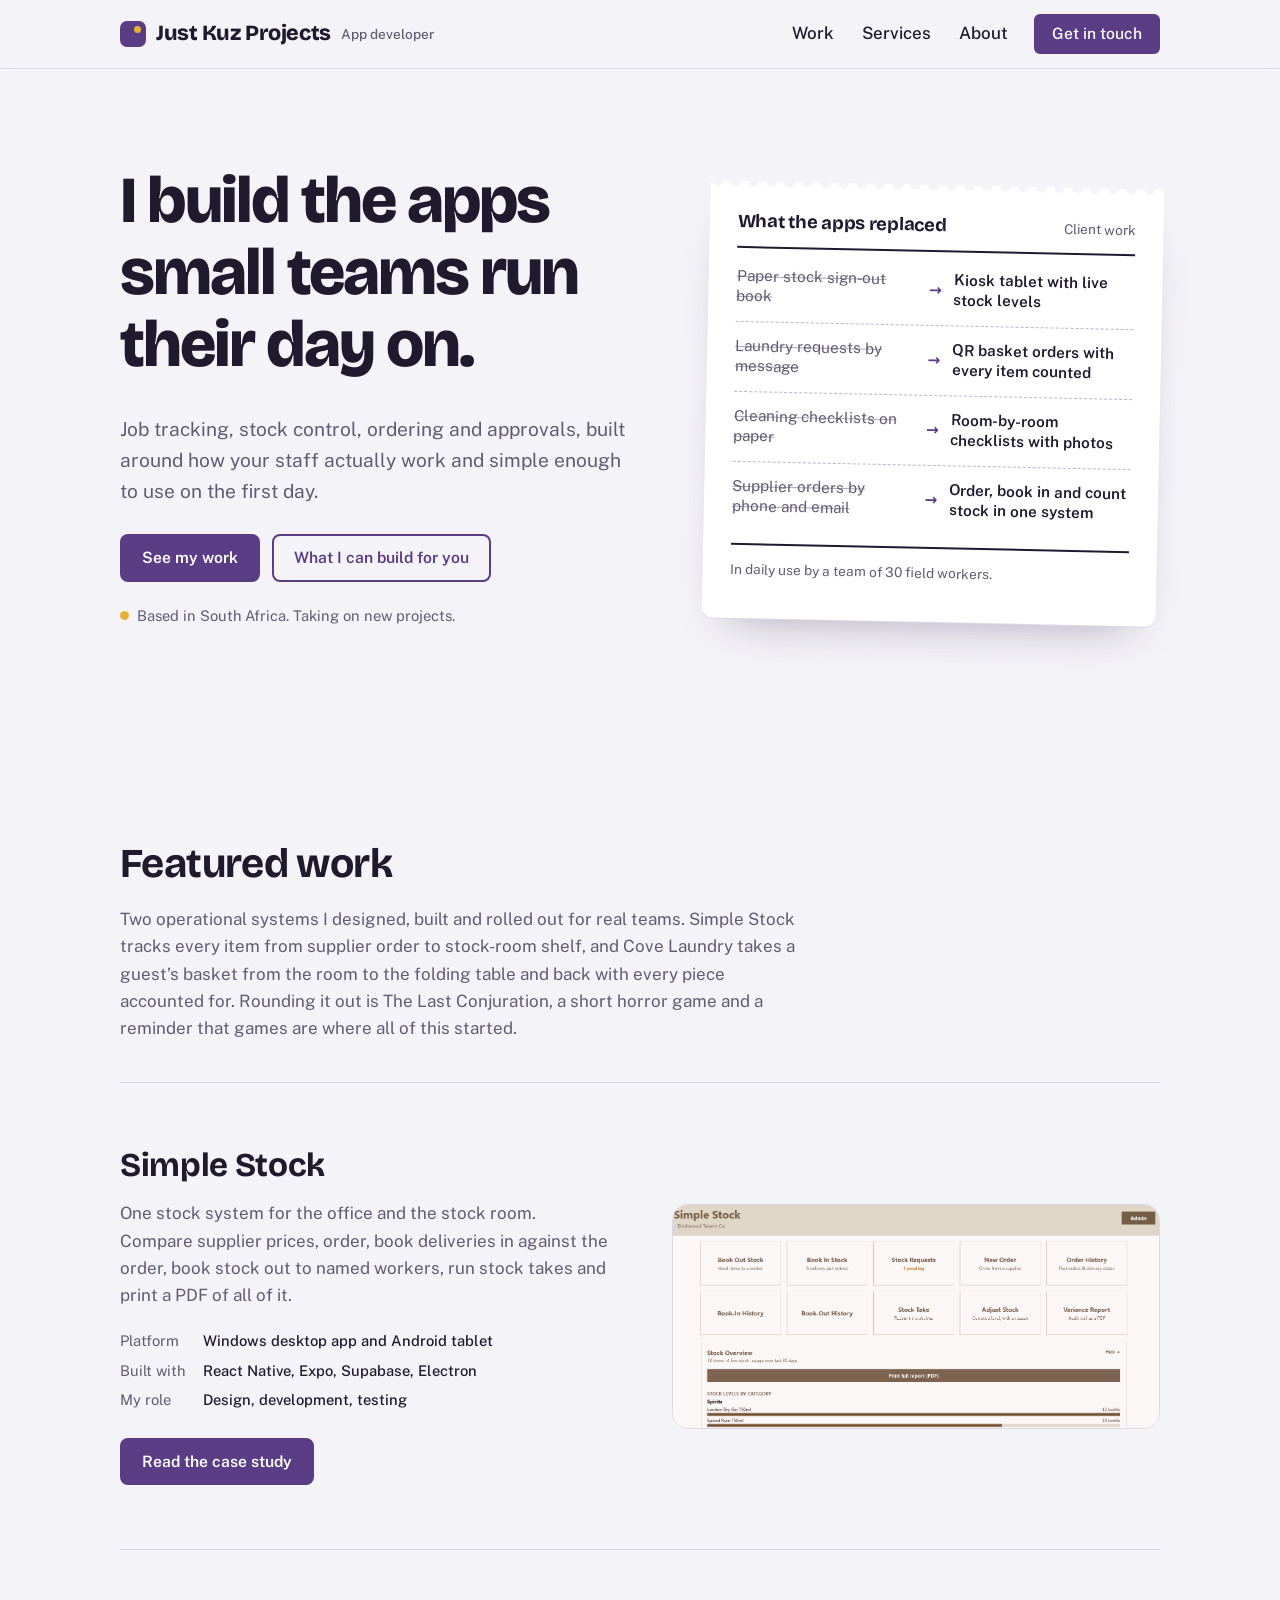
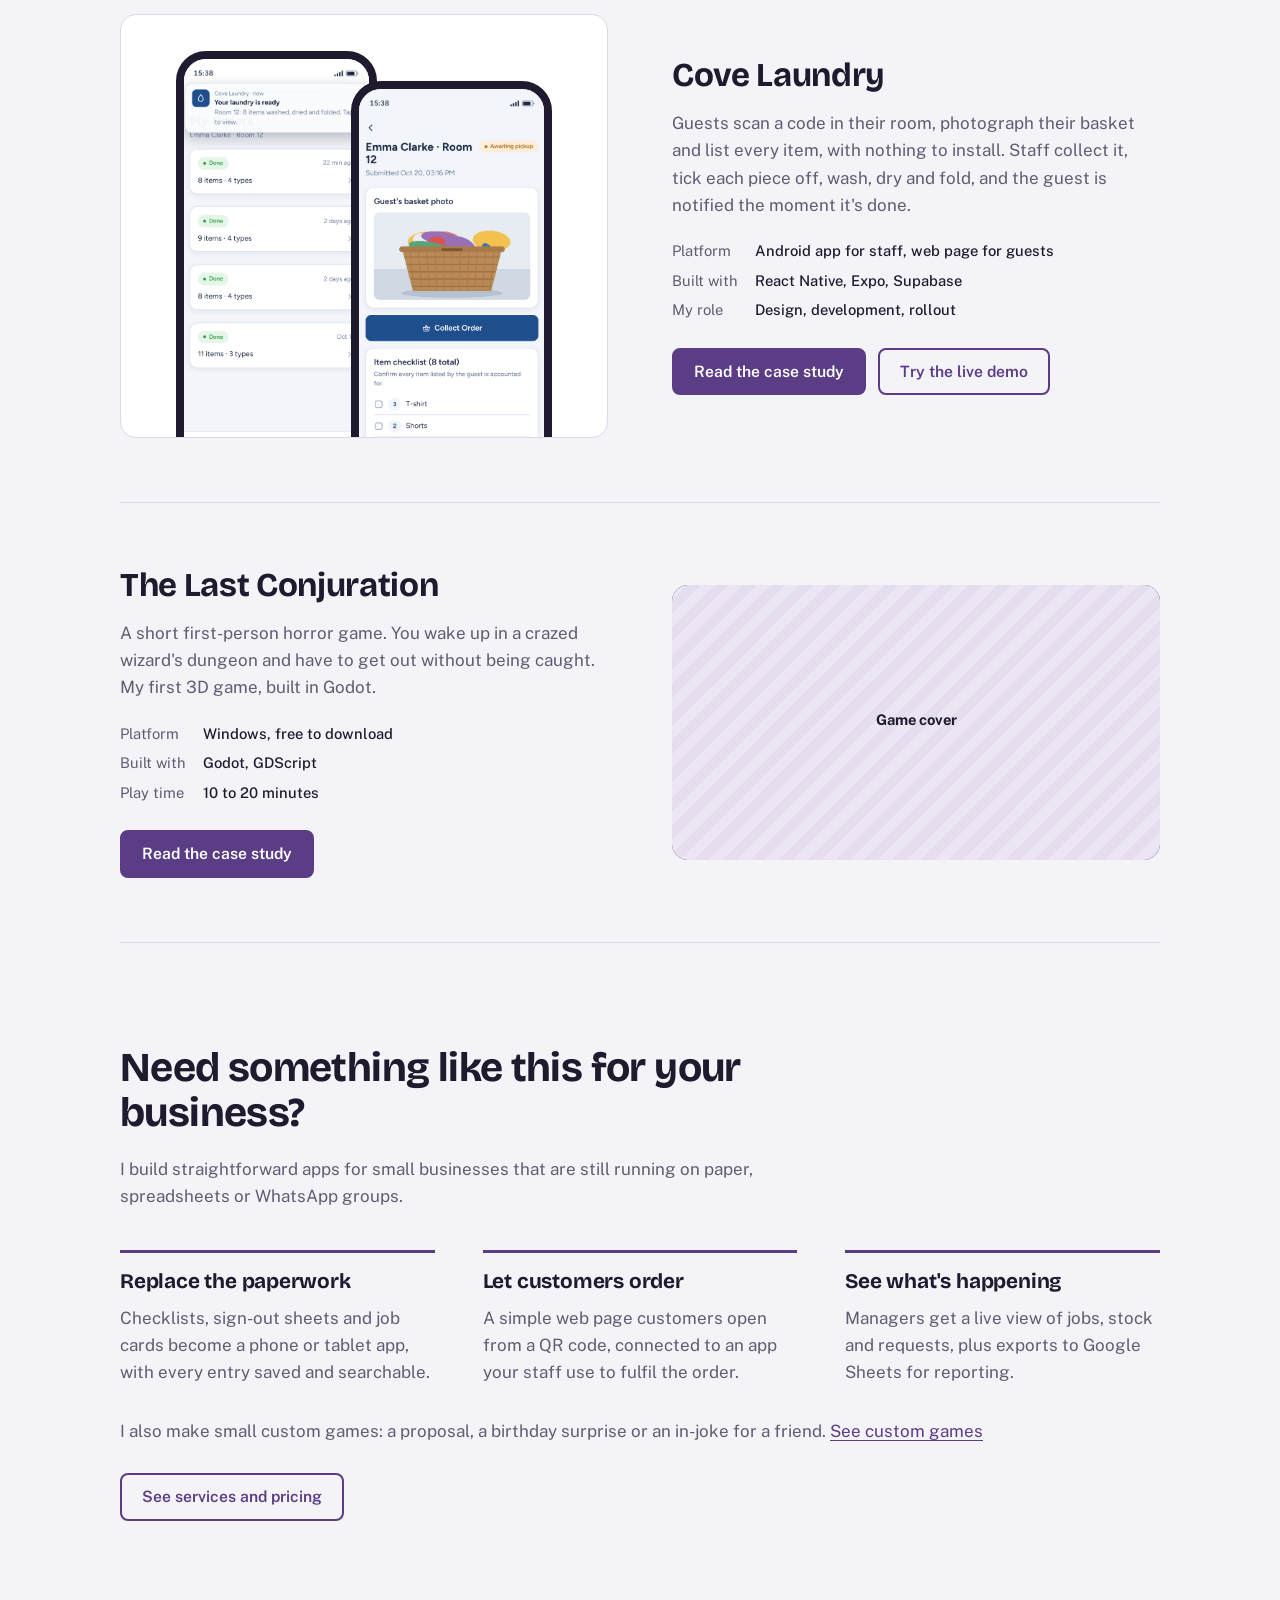
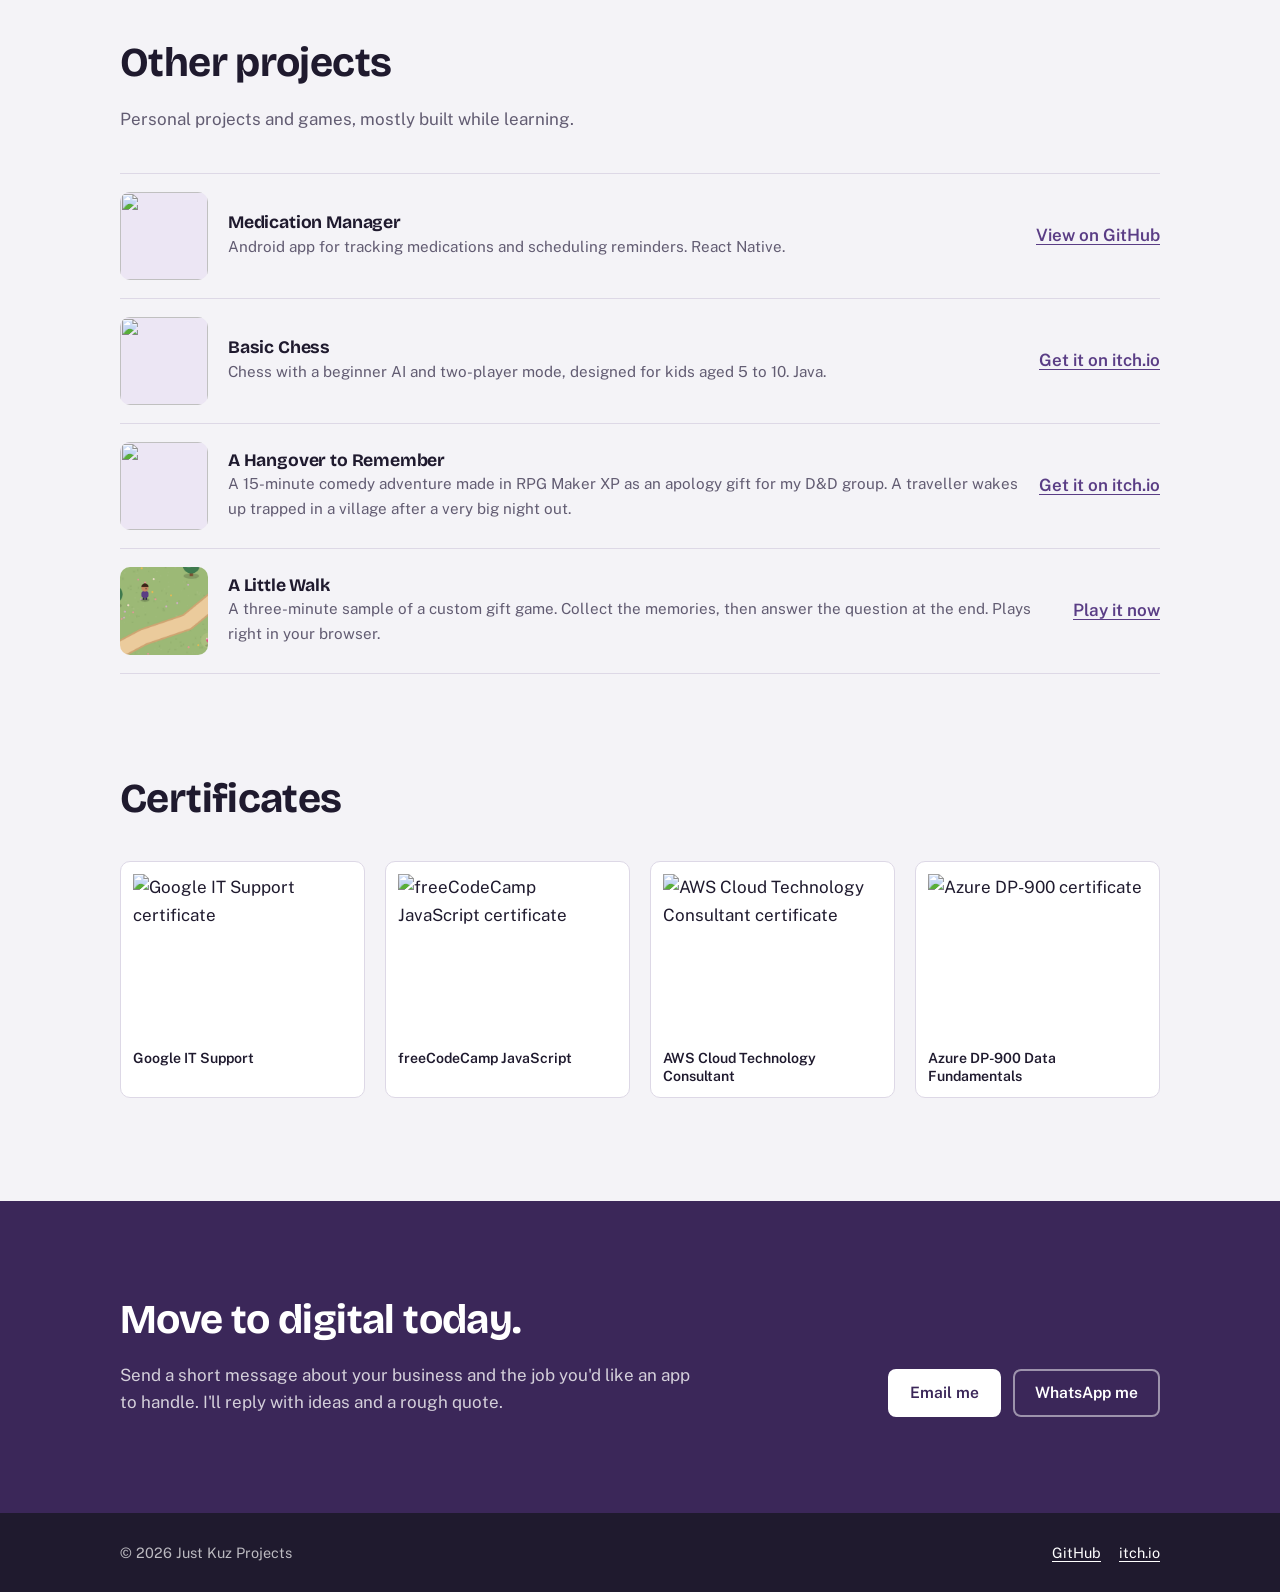
==== commit e23b1685: "Grammar changes" ====
--- a/index.html
+++ b/index.html
@@ -35,7 +35,7 @@
       <div class="wrap">
         <div>
           <h1>I build the apps small teams run their day on.</h1>
-          <p class="lede">Job tracking, stock control, ordering and approvals, built around how your people actually work and simple enough to use on the first day.</p>
+          <p class="lede">Job tracking, stock control, ordering and approvals, built around how your staff actually work and simple enough to use on the first day.</p>
           <div class="btn-row">
             <a href="#work" class="btn">See my work</a>
             <a href="services.html" class="btn ghost">What I can build for you</a>
@@ -55,7 +55,7 @@
             <li><span class="was">Cleaning checklists on paper</span><span class="arrow" aria-hidden="true">&rarr;</span><span class="now">Room-by-room checklists with photos</span></li>
             <li><span class="was">Supplier orders by phone and email</span><span class="arrow" aria-hidden="true">&rarr;</span><span class="now">Order, book in and count stock in one system</span></li>
           </ol>
-          <p class="slip-foot">In daily use by a team of 14 field workers.</p>
+          <p class="slip-foot">In daily use by a team of 30 field workers.</p>
         </aside>
       </div>
     </section>
@@ -65,7 +65,7 @@
       <div class="wrap">
         <div class="section-head">
           <h2>Featured work</h2>
-          <p>Two systems I designed and built for businesses with on-site teams, and a horror game I made for fun.</p>
+          <p>Two operational systems I designed, built and rolled out for real teams. Simple Stock tracks every item from supplier order to stock-room shelf, and Cove Laundry takes a guest’s basket from the room to the folding table and back with every piece accounted for. Rounding it out is The Last Conjuration, a short horror game and a reminder that games are where all of this started.</p>
         </div>
 
         <article class="feature">
@@ -210,10 +210,10 @@
   <section class="contact-band" id="contact">
     <div class="wrap">
       <div>
-        <h2>Tell me what your team does on paper today.</h2>
+        <h2>Move to digital today.</h2>
         <p>Send a short message about your business and the job you'd like an app to handle. I'll reply with ideas and a rough quote.</p>
       </div>
-      <!-- EDIT: put your real email and WhatsApp number in these links -->
+      
       <div class="btn-row">
         <a href="mailto:justkuzprojects@gmail.com" class="btn light">Email me</a>
         <a href="https://wa.me/27000000000" class="btn outline-light">WhatsApp me</a>
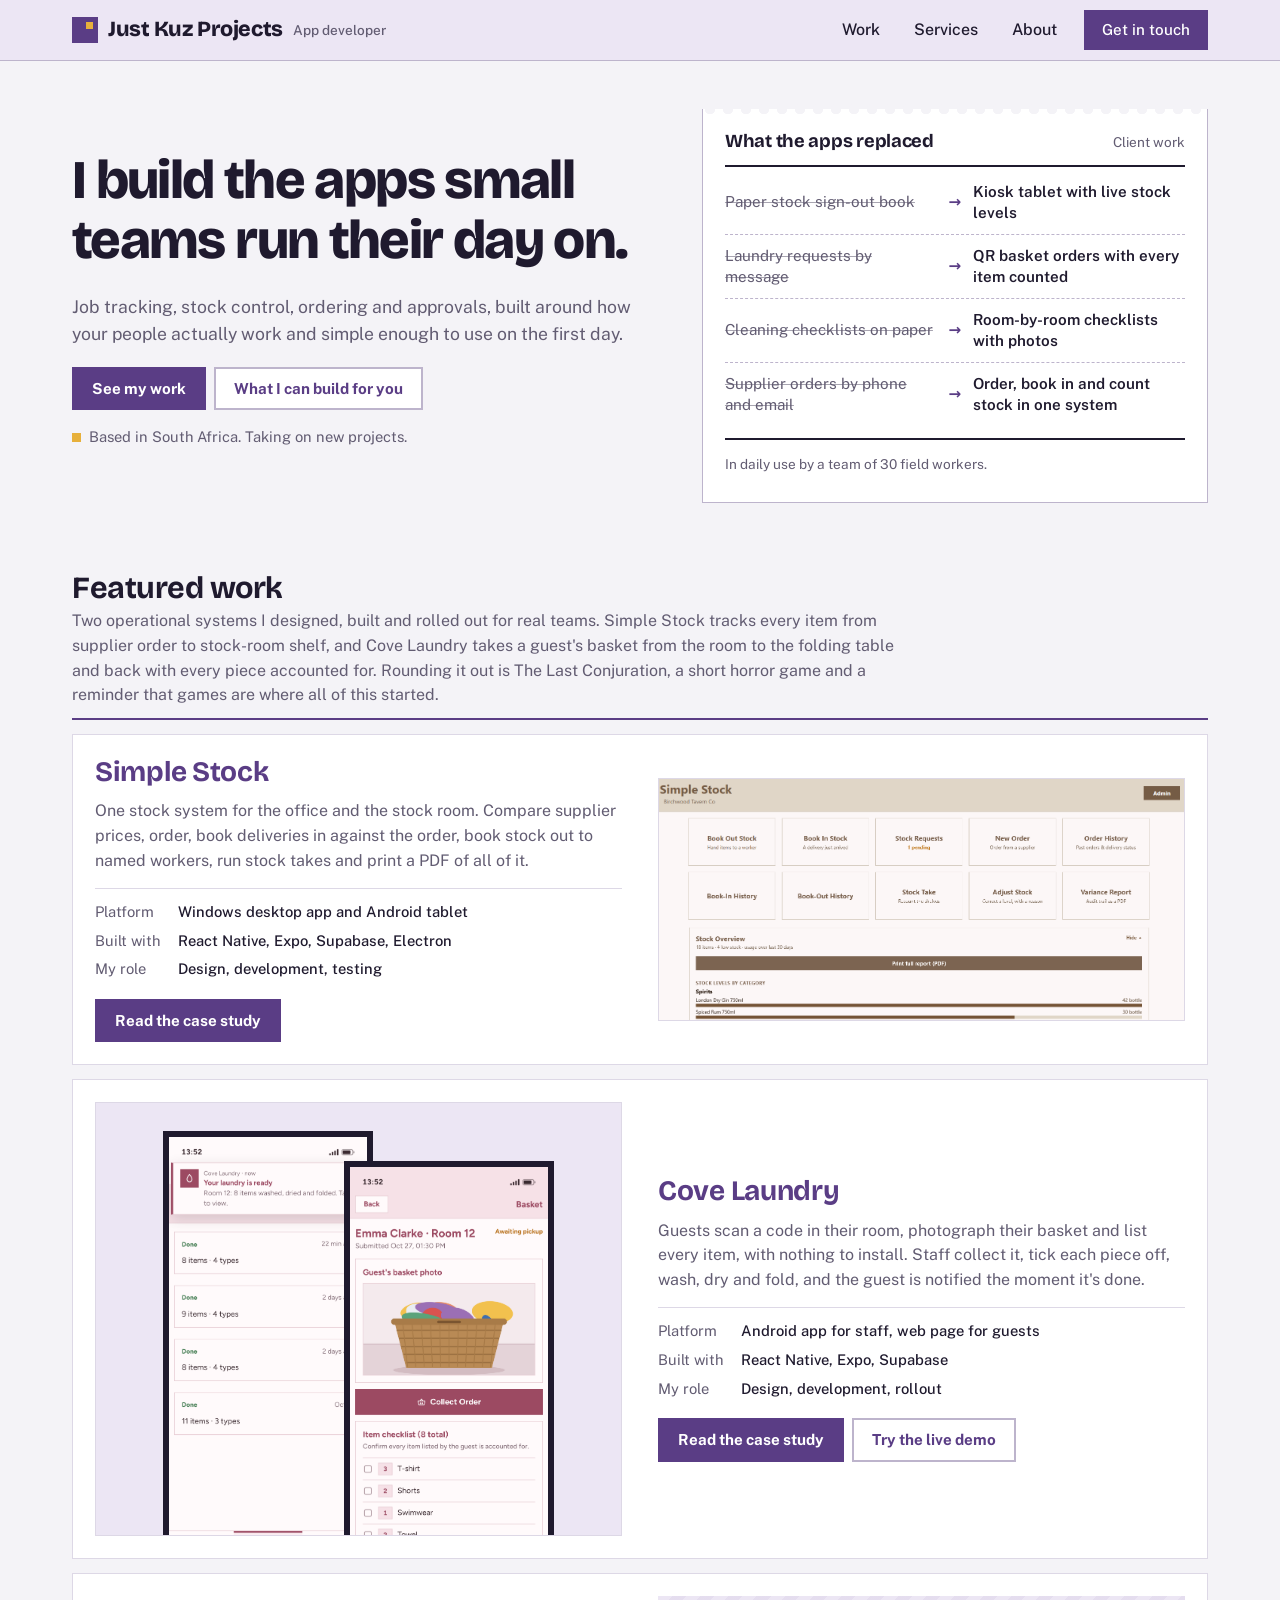
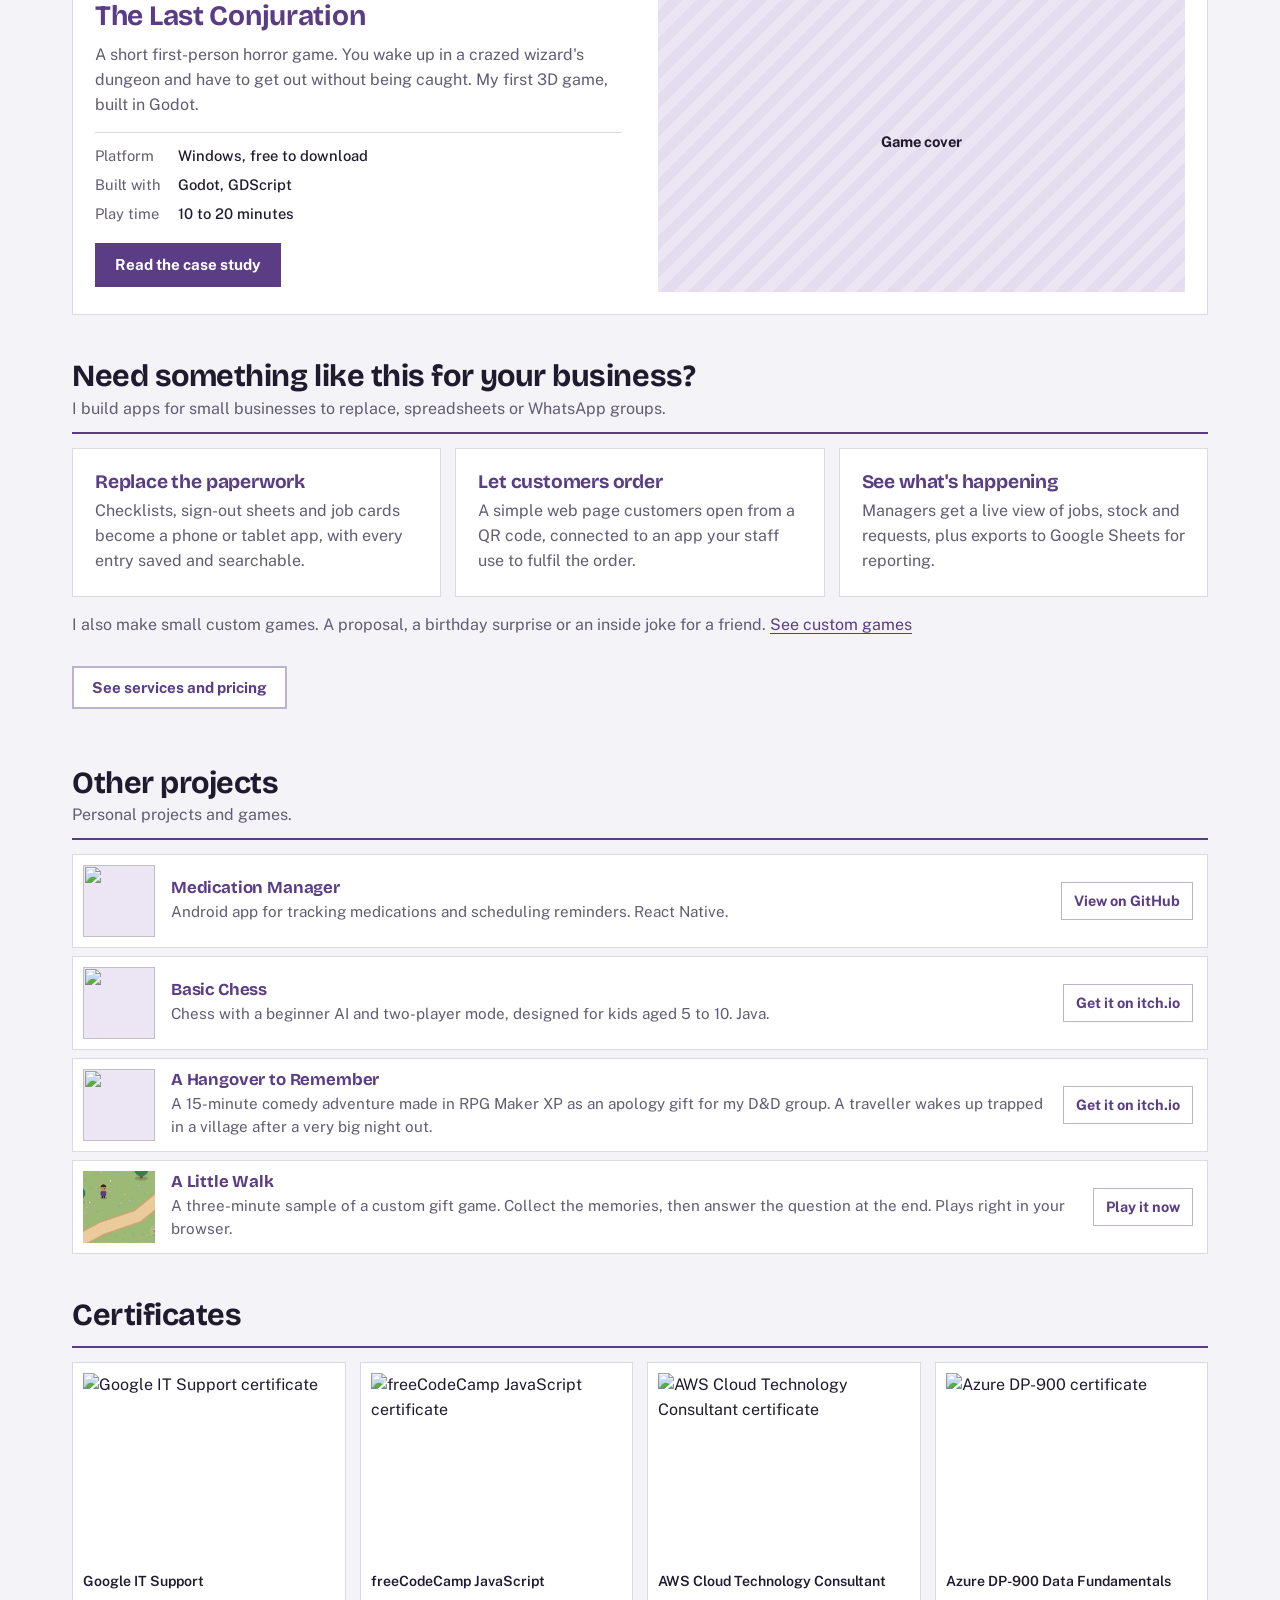
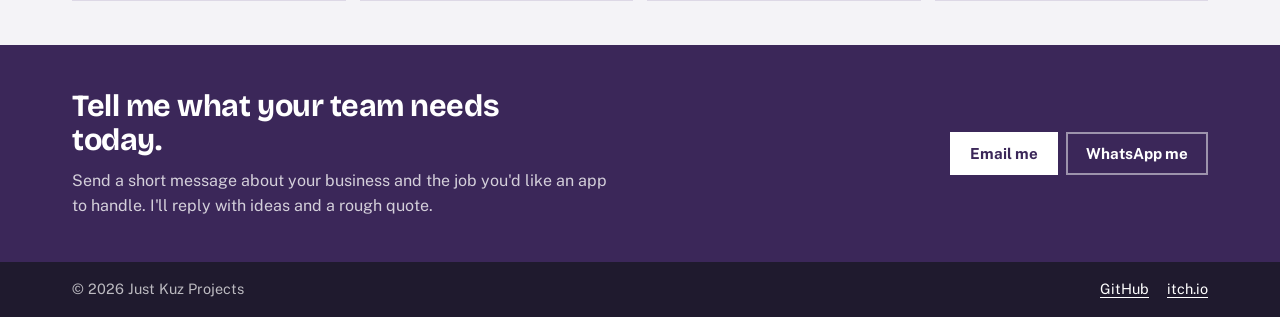
==== commit 36c1d682: "Design Update" ====
--- a/index.html
+++ b/index.html
@@ -30,12 +30,12 @@
 
   <main id="main">
 
-    <!-- HERO -->
+    
     <section class="hero">
       <div class="wrap">
         <div>
           <h1>I build the apps small teams run their day on.</h1>
-          <p class="lede">Job tracking, stock control, ordering and approvals, built around how your staff actually work and simple enough to use on the first day.</p>
+          <p class="lede">Job tracking, stock control, ordering and approvals, built around how your people actually work and simple enough to use on the first day.</p>
           <div class="btn-row">
             <a href="#work" class="btn">See my work</a>
             <a href="services.html" class="btn ghost">What I can build for you</a>
@@ -43,7 +43,7 @@
           <p class="hero-note"><span class="dot" aria-hidden="true"></span>Based in South Africa. Taking on new projects.</p>
         </div>
 
-        <!-- EDIT: check the "was" column matches what each app really replaced -->
+        
         <aside class="slip" aria-label="What my apps replaced">
           <div class="slip-head">
             <h2>What the apps replaced</h2>
@@ -60,12 +60,12 @@
       </div>
     </section>
 
-    <!-- FEATURED WORK -->
+    
     <section class="section" id="work">
       <div class="wrap">
         <div class="section-head">
           <h2>Featured work</h2>
-          <p>Two operational systems I designed, built and rolled out for real teams. Simple Stock tracks every item from supplier order to stock-room shelf, and Cove Laundry takes a guest’s basket from the room to the folding table and back with every piece accounted for. Rounding it out is The Last Conjuration, a short horror game and a reminder that games are where all of this started.</p>
+          <p>Two operational systems I designed, built and rolled out for real teams. Simple Stock tracks every item from supplier order to stock-room shelf, and Cove Laundry takes a guest's basket from the room to the folding table and back with every piece accounted for. Rounding it out is The Last Conjuration, a short horror game and a reminder that games are where all of this started.</p>
         </div>
 
         <article class="feature">
@@ -134,12 +134,12 @@
       </div>
     </section>
 
-    <!-- SERVICES TEASER -->
+    
     <section class="section">
       <div class="wrap">
         <div class="section-head">
           <h2>Need something like this for your business?</h2>
-          <p>I build straightforward apps for small businesses that are still running on paper, spreadsheets or WhatsApp groups.</p>
+          <p>I build apps for small businesses to replace, spreadsheets or WhatsApp groups.</p>
         </div>
         <div class="three">
           <div>
@@ -155,17 +155,17 @@
             <p>Managers get a live view of jobs, stock and requests, plus exports to Google Sheets for reporting.</p>
           </div>
         </div>
-        <p class="aside-note">I also make small custom games: a proposal, a birthday surprise or an in-joke for a friend. <a href="services.html#games">See custom games</a></p>
+        <p class="aside-note">I also make small custom games. A proposal, a birthday surprise or an inside joke for a friend. <a href="services.html#games">See custom games</a></p>
         <p style="margin-top:28px"><a href="services.html" class="btn ghost">See services and pricing</a></p>
       </div>
     </section>
 
-    <!-- OTHER PROJECTS -->
+   
     <section class="section">
       <div class="wrap">
         <div class="section-head">
           <h2>Other projects</h2>
-          <p>Personal projects and games, mostly built while learning.</p>
+          <p>Personal projects and games.</p>
         </div>
         <ul class="list">
           <li>
@@ -192,7 +192,7 @@
       </div>
     </section>
 
-    <!-- CERTIFICATES -->
+    
     <section class="section">
       <div class="wrap">
         <div class="section-head"><h2>Certificates</h2></div>
@@ -206,17 +206,17 @@
     </section>
   </main>
 
-  <!-- CONTACT -->
+  
   <section class="contact-band" id="contact">
     <div class="wrap">
       <div>
-        <h2>Move to digital today.</h2>
+        <h2>Tell me what your team needs today.</h2>
         <p>Send a short message about your business and the job you'd like an app to handle. I'll reply with ideas and a rough quote.</p>
       </div>
       
       <div class="btn-row">
-        <a href="mailto:justkuzprojects@gmail.com" class="btn light">Email me</a>
-        <a href="https://wa.me/27000000000" class="btn outline-light">WhatsApp me</a>
+        <a href="mailto:melissa@justkuzprojects.co.za" class="btn light">Email me</a>
+        <a href="https://wa.me/0676116641" class="btn outline-light">WhatsApp me</a>
       </div>
     </div>
   </section>
--- a/css/style.css
+++ b/css/style.css
@@ -1,16 +1,12 @@
-/* =========================================================
-   Just Kuz Projects — portfolio styles
-   Colours and fonts live in :root so you can change them in one place.
-   ========================================================= */
 
 :root {
-  --bg: #F4F3F7;          /* page background, cool lilac-grey */
+  --bg: #F4F3F7;          /* page background */
   --surface: #FFFFFF;     /* panels */
   --ink: #1F1A2E;         /* main text */
   --muted: #625C72;       /* secondary text */
   --rule: #DDD8E6;        /* borders */
   --rule-strong: #BDB4CC;
-  --plum: #5A3D85;        /* accent: a deeper take on your old #77529e */
+  --plum: #5A3D85;        /* accent */
   --plum-dark: #3B2759;   /* contact band */
   --plum-tint: #ECE6F4;
   --accent-text: #5A3D85; /* links and accent text; lighter on dark pages */
@@ -19,11 +15,15 @@
   --font-display: "Bricolage Grotesque", system-ui, sans-serif;
   --font-body: "Public Sans", system-ui, sans-serif;
 
-  --wrap: 1120px;
-  --gutter: clamp(16px, 4vw, 40px);
-}
-
-*, *::before, *::after { box-sizing: border-box; }
+  --wrap: 1200px;
+  --gutter: clamp(16px, 3vw, 32px);
+
+  --section: clamp(28px, 4vw, 44px);   /* space above and below each section */
+  --gap: 14px;                         /* space between tiles and cards */
+  --pad: clamp(16px, 2vw, 22px);       /* space inside tiles and cards */
+}
+
+*, *::before, *::after { box-sizing: border-box; border-radius: 0; }
 
 html { scroll-behavior: smooth; }
 @media (prefers-reduced-motion: reduce) {
@@ -36,8 +36,8 @@
   background: var(--bg);
   color: var(--ink);
   font-family: var(--font-body);
-  font-size: 17px;
-  line-height: 1.6;
+  font-size: 16px;
+  line-height: 1.55;
   -webkit-font-smoothing: antialiased;
 }
 
@@ -49,23 +49,23 @@
 :focus-visible {
   outline: 3px solid var(--tag);
   outline-offset: 3px;
-  border-radius: 4px;
+  border-radius: 0;
 }
 
 h1, h2, h3, h4 {
   font-family: var(--font-display);
   line-height: 1.1;
   letter-spacing: -0.015em;
-  margin: 0 0 0.5em;
+  margin: 0 0 0.4em;
   font-weight: 700;
 }
-h1 { font-size: clamp(2.4rem, 5.2vw, 4.1rem); letter-spacing: -0.03em; font-weight: 800; }
-h2 { font-size: clamp(1.8rem, 3.2vw, 2.6rem); }
-h3 { font-size: 1.3rem; letter-spacing: -0.01em; }
+h1 { font-size: clamp(2.2rem, 4.4vw, 3.4rem); letter-spacing: -0.03em; font-weight: 800; }
+h2 { font-size: clamp(1.5rem, 2.4vw, 2rem); }
+h3 { font-size: 1.2rem; letter-spacing: -0.01em; }
 h4 { font-size: 1.05rem; letter-spacing: 0; }
 
-p { margin: 0 0 1em; }
-.lede { font-size: 1.2rem; color: var(--muted); max-width: 38em; }
+p { margin: 0 0 0.8em; }
+.lede { font-size: 1.1rem; color: var(--muted); max-width: 42em; }
 .muted { color: var(--muted); }
 .measure { max-width: 40em; }
 
@@ -76,9 +76,14 @@
   padding: 0 var(--gutter);
 }
 
-.section { padding: clamp(56px, 8vw, 104px) 0; }
+.section { padding: var(--section) 0; }
 .section + .section { padding-top: 0; }
-.section-head { margin-bottom: 40px; max-width: 40em; }
+.section-head {
+  margin-bottom: var(--gap); max-width: none;
+  border-bottom: 2px solid var(--plum); padding-bottom: 10px;
+}
+.section-head h2 { margin-bottom: 4px; }
+.section-head p { margin: 0; max-width: 52em; }
 .section-head p { color: var(--muted); }
 
 .skip {
@@ -87,12 +92,12 @@
 }
 .skip:focus { left: 8px; }
 
-/* ---------- Buttons ---------- */
+/*Buttons*/
 .btn {
   display: inline-flex; align-items: center; gap: 8px;
-  font: 600 0.98rem/1 var(--font-body);
-  padding: 14px 20px;
-  border-radius: 8px;
+  font: 700 0.95rem/1 var(--font-body);
+  padding: 12px 18px;
+  border-radius: 0;
   text-decoration: none;
   border: 2px solid var(--plum);
   background: var(--plum);
@@ -100,24 +105,23 @@
   transition: background .15s, color .15s;
 }
 .btn:hover { background: var(--plum-dark); border-color: var(--plum-dark); color: #fff; }
-.btn.ghost { background: transparent; color: var(--accent-text); }
+.btn.ghost { background: var(--surface); color: var(--accent-text); border-color: var(--rule-strong); }
 .btn.ghost:hover { background: var(--plum-tint); color: var(--plum-dark); }
 .btn.light { background: #fff; border-color: #fff; color: var(--plum-dark); }
 .btn.light:hover { background: var(--plum-tint); }
 .btn.outline-light { background: transparent; border-color: rgba(255,255,255,.5); color: #fff; }
 .btn.outline-light:hover { border-color: #fff; background: rgba(255,255,255,.08); }
-.btn-row { display: flex; flex-wrap: wrap; gap: 12px; }
-
-/* ---------- Header ---------- */
+.btn-row { display: flex; flex-wrap: wrap; gap: 8px; }
+
+/*Header*/
 .site-header {
   position: sticky; top: 0; z-index: 50;
-  background: rgba(244, 243, 247, 0.92);
-  backdrop-filter: blur(8px);
-  border-bottom: 1px solid var(--rule);
+  background: var(--plum-tint);
+  border-bottom: 1px solid var(--rule-strong);
 }
 .site-header .wrap {
   display: flex; align-items: center; justify-content: space-between;
-  height: 68px;
+  height: 60px;
 }
 .brand {
   display: flex; align-items: center; gap: 10px;
@@ -125,13 +129,13 @@
   color: var(--ink); text-decoration: none; letter-spacing: -0.02em;
 }
 .brand-mark {
-  width: 26px; height: 26px; border-radius: 7px;
+  width: 26px; height: 26px; border-radius: 0;
   background: var(--plum);
   position: relative;
 }
 .brand-mark::after {
   content: ""; position: absolute; right: 5px; top: 5px;
-  width: 7px; height: 7px; border-radius: 50%; background: var(--tag);
+  width: 7px; height: 7px; border-radius: 0; background: var(--tag);
 }
 .brand small {
   font: 500 0.85rem var(--font-body); color: var(--muted); letter-spacing: 0;
@@ -139,11 +143,11 @@
 .nav { display: flex; align-items: center; gap: 4px; }
 .nav a {
   color: var(--ink); text-decoration: none; font-weight: 500;
-  padding: 8px 12px; border-radius: 6px;
-}
-.nav a:hover { background: var(--plum-tint); }
-.nav a[aria-current="page"] { color: var(--accent-text); box-shadow: inset 0 -2px 0 var(--accent-text); border-radius: 0; }
-.nav .btn { margin-left: 10px; padding: 10px 16px; color: #fff; }
+  padding: 8px 14px; border-radius: 0; border: 1px solid transparent;
+}
+.nav a:hover { background: var(--surface); border-color: var(--rule); }
+.nav a[aria-current="page"] { color: var(--accent-text); background: var(--surface); border-color: var(--rule-strong); font-weight: 700; }
+.nav .btn { margin-left: 8px; padding: 10px 16px; color: #fff; border: 2px solid var(--plum); }
 .nav .btn:hover { background: var(--plum-dark); }
 .nav-toggle { display: none; }
 
@@ -152,40 +156,40 @@
   .nav-toggle {
     display: inline-flex; align-items: center; justify-content: center;
     width: 44px; height: 44px; border: 1px solid var(--rule-strong);
-    background: var(--surface); border-radius: 8px; cursor: pointer; color: var(--ink);
+    background: var(--surface); border-radius: 0; cursor: pointer; color: var(--ink);
   }
   .nav {
     display: none;
-    position: absolute; top: 68px; left: 0; right: 0;
+    position: absolute; top: 60px; left: 0; right: 0;
     flex-direction: column; align-items: stretch; gap: 0;
     background: var(--surface); border-bottom: 1px solid var(--rule);
     padding: 8px var(--gutter) 16px;
   }
   .nav.open { display: flex; }
-  .nav a { padding: 14px 4px; border-bottom: 1px solid var(--rule); border-radius: 0; }
-  .nav a[aria-current="page"] { box-shadow: none; }
+  .nav a { padding: 12px 10px; border: 0; border-bottom: 1px solid var(--rule); border-radius: 0; }
+  .nav a[aria-current="page"] { border: 0; border-left: 3px solid var(--plum); border-bottom: 1px solid var(--rule); }
   .nav .btn { margin: 14px 0 0; justify-content: center; border-bottom: 2px solid var(--plum); }
 }
 
-/* ---------- Hero (home) ---------- */
-.hero { padding: clamp(48px, 8vw, 96px) 0 clamp(56px, 8vw, 96px); }
+/*home*/
+.hero { padding: clamp(28px, 4vw, 48px) 0 clamp(16px, 2vw, 24px); }
 .hero .wrap {
-  display: grid; grid-template-columns: 1.15fr 1fr; gap: clamp(32px, 5vw, 72px);
+  display: grid; grid-template-columns: 1.15fr 1fr; gap: clamp(24px, 4vw, 48px);
   align-items: center;
 }
 .hero h1 { max-width: 11em; }
-.hero .lede { margin-bottom: 28px; }
-.hero-note { margin-top: 22px; font-size: 0.92rem; color: var(--muted); display: flex; align-items: center; gap: 8px; }
-.dot { width: 9px; height: 9px; border-radius: 50%; background: var(--tag); flex: none; }
+.hero .lede { margin-bottom: 20px; }
+.hero-note { margin-top: 16px; font-size: 0.92rem; color: var(--muted); display: flex; align-items: center; gap: 8px; }
+.dot { width: 9px; height: 9px; border-radius: 0; background: var(--tag); flex: none; }
 
 /* The work-order slip: the one bold element on the home page */
 .slip {
   background: var(--surface);
-  border-radius: 4px 4px 10px 10px;
-  padding: 30px 28px 24px;
+  border-radius: 0;
+  padding: 22px 22px 16px;
   position: relative;
-  box-shadow: 0 1px 0 var(--rule), 0 24px 48px -28px rgba(59, 39, 89, 0.45);
-  transform: rotate(1.2deg);
+  border: 1px solid var(--rule-strong);
+  border-top: 0;
 }
 /* perforated top edge */
 .slip::before {
@@ -202,7 +206,7 @@
 .slip ol { list-style: none; margin: 0; padding: 0; }
 .slip li {
   display: grid; grid-template-columns: 1fr auto 1fr; gap: 12px; align-items: center;
-  padding: 14px 0; border-bottom: 1px dashed var(--rule-strong);
+  padding: 11px 0; border-bottom: 1px dashed var(--rule-strong);
   font-size: 0.95rem; line-height: 1.35;
 }
 .slip li:last-child { border-bottom: 0; }
@@ -224,17 +228,14 @@
   .slip .arrow { display: none; }
 }
 
-/* ---------- Image placeholders ----------
-   Every screenshot is a <figure class="shot">. Drop a file at the path in
-   its <img src> and it shows automatically. Until then the dashed
-   placeholder (with the expected file name) shows instead. */
+/*Image placeholders*/
 .shot {
   position: relative; margin: 0;
   background:
     repeating-linear-gradient(135deg, transparent 0 10px, rgba(90,61,133,.05) 10px 20px),
     var(--plum-tint);
   border: 2px dashed var(--rule-strong);
-  border-radius: 12px;
+  border-radius: 0;
   display: grid; place-items: center;
   overflow: hidden;
   color: var(--muted);
@@ -250,33 +251,34 @@
 
 .shot.phone {
   aspect-ratio: 9 / 19;
-  border-radius: 30px;
-  border: 8px solid var(--ink);
+  border-radius: 0;
+  border: 6px solid var(--ink);
 }
 .shot.wide { aspect-ratio: 16 / 9; }
 .shot.square { aspect-ratio: 1; }
 .shot.portrait { aspect-ratio: 4 / 5; }
 .shot.tablet {
   aspect-ratio: 16 / 10;
-  border-radius: 20px;
+  border-radius: 0;
   border: 10px solid var(--ink);
 }
 .shot.tablet:has(img) { border-color: var(--ink); }
 
-/* ---------- Featured work (home) ---------- */
+/*Featured work (home)*/
 .feature {
-  display: grid; grid-template-columns: 1fr 1fr; gap: clamp(32px, 5vw, 64px);
+  display: grid; grid-template-columns: 1fr 1fr; gap: clamp(20px, 3vw, 36px);
   align-items: center;
-  padding: clamp(40px, 6vw, 64px) 0;
-  border-top: 1px solid var(--rule);
-}
-.feature:last-child { border-bottom: 1px solid var(--rule); }
+  padding: var(--pad);
+  background: var(--surface);
+  border: 1px solid var(--rule);
+}
+.feature + .feature { margin-top: var(--gap); }
 .feature.flip .feature-media { order: -1; }
-.feature h3 { font-size: clamp(1.6rem, 2.6vw, 2.1rem); }
+.feature h3 { font-size: clamp(1.4rem, 2.2vw, 1.8rem); color: var(--accent-text); }
 .feature p { color: var(--muted); }
 .feature-media {
   display: flex; justify-content: center; align-items: flex-end; gap: 0;
-  background: var(--surface); border-radius: 16px; padding: 36px 24px 0;
+  background: var(--plum-tint); border-radius: 0; padding: 28px 20px 0;
   border: 1px solid var(--rule);
   overflow: hidden;
 }
@@ -285,7 +287,8 @@
 .feature-media .shot.tablet { width: 100%; margin-bottom: -40px; }
 .meta {
   display: grid; grid-template-columns: auto 1fr; gap: 6px 18px;
-  margin: 20px 0 26px; font-size: 0.92rem;
+  margin: 14px 0 18px; font-size: 0.92rem;
+  border-top: 1px solid var(--rule); padding-top: 12px;
 }
 .meta dt { color: var(--muted); }
 .meta dd { margin: 0; font-weight: 500; }
@@ -295,46 +298,51 @@
   .feature.flip .feature-media { order: 0; }
 }
 
-/* ---------- Service teaser (home) ---------- */
+/*Service teaser (home)*/
 .three {
-  display: grid; grid-template-columns: repeat(3, 1fr); gap: clamp(24px, 4vw, 48px);
-}
-.three > div { border-top: 3px solid var(--plum); padding-top: 18px; }
+  display: grid; grid-template-columns: repeat(3, 1fr); gap: var(--gap);
+}
+.three > div { background: var(--surface); border: 1px solid var(--rule); padding: var(--pad); }
+.three h3 { color: var(--accent-text); }
 .three p { color: var(--muted); margin: 0; }
 @media (max-width: 760px) { .three { grid-template-columns: 1fr; } }
 
-/* ---------- Other projects list ---------- */
-.list { list-style: none; margin: 0; padding: 0; border-top: 1px solid var(--rule); }
+/*Other projects list*/
+.list { list-style: none; margin: 0; padding: 0; display: grid; gap: 8px; }
 .list li {
-  display: grid; grid-template-columns: 88px 1fr auto; gap: 20px; align-items: center;
-  padding: 18px 0; border-bottom: 1px solid var(--rule);
-}
-.list img { width: 88px; height: 88px; object-fit: cover; border-radius: 10px; background: var(--plum-tint); }
-.list h3 { font-size: 1.1rem; margin: 0 0 2px; }
+  display: grid; grid-template-columns: 72px 1fr auto; gap: 16px; align-items: center;
+  padding: 10px 14px 10px 10px; background: var(--surface); border: 1px solid var(--rule);
+}
+.list img { width: 72px; height: 72px; object-fit: cover; border-radius: 0; background: var(--plum-tint); }
+.list h3 { font-size: 1.05rem; margin: 0 0 2px; color: var(--accent-text); }
 .list p { margin: 0; color: var(--muted); font-size: 0.95rem; }
-.list .link { font-weight: 600; white-space: nowrap; }
+.list .link {
+  font-weight: 700; white-space: nowrap; text-decoration: none; font-size: 0.9rem;
+  border: 1px solid var(--rule-strong); padding: 7px 12px; background: var(--surface);
+}
+.list .link:hover { background: var(--plum-tint); color: var(--plum-dark); }
 @media (max-width: 560px) {
-  .list li { grid-template-columns: 64px 1fr; }
-  .list img { width: 64px; height: 64px; }
-  .list .link { grid-column: 2; }
-}
-
-/* ---------- Certificates ---------- */
+  .list li { grid-template-columns: 56px 1fr; }
+  .list img { width: 56px; height: 56px; }
+  .list .link { grid-column: 2; justify-self: start; }
+}
+
+/*Certificates*/
 .certs {
-  display: grid; grid-template-columns: repeat(4, 1fr); gap: 20px;
-}
-.certs figure { margin: 0; background: var(--surface); border: 1px solid var(--rule); border-radius: 10px; padding: 12px; }
+  display: grid; grid-template-columns: repeat(4, 1fr); gap: var(--gap);
+}
+.certs figure { margin: 0; background: var(--surface); border: 1px solid var(--rule); border-radius: 0; padding: 10px; }
 .certs img { width: 100%; aspect-ratio: 4/3; object-fit: contain; }
 .certs figcaption { font-size: 0.88rem; font-weight: 600; margin-top: 10px; line-height: 1.3; }
 @media (max-width: 860px) { .certs { grid-template-columns: repeat(2, 1fr); } }
 
-/* ---------- Contact band ---------- */
+/*Contact band*/
 .contact-band {
   background: var(--plum-dark); color: #fff;
-  padding: clamp(56px, 8vw, 96px) 0;
+  padding: clamp(28px, 4vw, 44px) 0;
 }
 .contact-band .wrap {
-  display: grid; grid-template-columns: 1.4fr 1fr; gap: 40px; align-items: end;
+  display: grid; grid-template-columns: 1.4fr 1fr; gap: 24px; align-items: center;
 }
 .contact-band h2 { color: #fff; max-width: 14em; }
 .contact-band p { color: rgba(255,255,255,.78); max-width: 34em; margin: 0; }
@@ -344,128 +352,135 @@
   .contact-band .btn-row { justify-content: flex-start; }
 }
 
-/* ---------- Footer ---------- */
-.site-footer { background: var(--ink); color: rgba(255,255,255,.7); padding: 28px 0; font-size: 0.9rem; }
+/*Footer*/
+.site-footer { background: var(--ink); color: rgba(255,255,255,.7); padding: 16px 0; font-size: 0.9rem; }
 .site-footer .wrap { display: flex; flex-wrap: wrap; justify-content: space-between; gap: 12px; }
 .site-footer a { color: #fff; }
 .site-footer nav { display: flex; gap: 18px; flex-wrap: wrap; }
 
-/* ---------- Inner page header ---------- */
-.page-head { padding: clamp(48px, 7vw, 88px) 0 clamp(32px, 5vw, 56px); }
-.page-head h1 { max-width: 14em; }
-.back { display: inline-block; margin-bottom: 24px; font-weight: 600; text-decoration: none; }
-.back:hover { text-decoration: underline; }
-
-/* ---------- Case study ---------- */
+/*Inner page header*/
+.page-head { padding: clamp(24px, 3.5vw, 40px) 0 clamp(16px, 2vw, 24px); }
+.page-head h1 { max-width: 20em; }
+.back {
+  display: inline-block; margin-bottom: 14px; font-weight: 700; text-decoration: none; font-size: 0.92rem;
+  border: 1px solid var(--rule-strong); background: var(--surface); padding: 6px 14px;
+}
+.back:hover { background: var(--plum-tint); }
+
+/*Case study*/
 .cs-meta {
   display: grid; grid-template-columns: repeat(4, 1fr); gap: 0;
-  border-top: 2px solid var(--ink); border-bottom: 1px solid var(--rule);
-  margin-top: 36px;
-}
-.cs-meta div { padding: 16px 16px 16px 0; }
-.cs-meta div + div { padding-left: 16px; border-left: 1px solid var(--rule); }
+  background: var(--surface); border: 1px solid var(--rule);
+  margin-top: 20px;
+}
+.cs-meta div { padding: 10px 14px; }
+.cs-meta div + div { border-left: 1px solid var(--rule); }
 .cs-meta dt { font-size: 0.85rem; color: var(--muted); }
 .cs-meta dd { margin: 2px 0 0; font-weight: 600; }
 @media (max-width: 760px) {
   .cs-meta { grid-template-columns: 1fr 1fr; }
-  .cs-meta div:nth-child(3) { padding-left: 0; border-left: 0; }
+  .cs-meta div:nth-child(3) { border-left: 0; }
   .cs-meta div:nth-child(n+3) { border-top: 1px solid var(--rule); }
 }
 
-.cs-hero { margin-bottom: clamp(56px, 8vw, 96px); }
+.cs-hero { margin-bottom: var(--section); }
 .cs-hero .phones {
-  display: grid; grid-template-columns: repeat(4, 1fr); gap: clamp(12px, 2.5vw, 28px);
-  background: var(--surface); border: 1px solid var(--rule); border-radius: 18px;
-  padding: clamp(20px, 4vw, 48px);
+  display: grid; grid-template-columns: repeat(4, 1fr); gap: clamp(10px, 2vw, 20px);
+  background: var(--plum-tint); border: 1px solid var(--rule); border-radius: 0;
+  padding: clamp(14px, 2.5vw, 28px);
 }
 @media (max-width: 760px) {
   .cs-hero .phones { grid-template-columns: repeat(2, 1fr); }
 }
 .cs-hero .screens {
-  display: grid; grid-template-columns: 1fr 1fr; gap: clamp(16px, 3vw, 32px);
-  background: var(--surface); border: 1px solid var(--rule); border-radius: 18px;
-  padding: clamp(20px, 4vw, 48px);
+  display: grid; grid-template-columns: 1fr 1fr; gap: clamp(12px, 2vw, 20px);
+  background: var(--plum-tint); border: 1px solid var(--rule); border-radius: 0;
+  padding: clamp(14px, 2.5vw, 28px);
 }
 .cs-hero .screens .span { grid-column: 1 / -1; }
 @media (max-width: 560px) { .cs-hero .screens { grid-template-columns: 1fr; } }
 
 .demo-note {
-  margin: 24px 0 0; max-width: 44em;
-  padding: 14px 18px; border-left: 3px solid var(--tag);
+  margin: 14px 0 0; max-width: none;
+  padding: 10px 14px; border: 1px solid var(--rule); border-left: 3px solid var(--tag);
   background: var(--surface); color: var(--muted); font-size: 0.95rem;
 }
 
 .two-col {
-  display: grid; grid-template-columns: 1fr 1fr; gap: clamp(32px, 5vw, 72px);
-}
-.two-col h2 { font-size: 1.6rem; }
+  display: grid; grid-template-columns: 1fr 1fr; gap: var(--gap);
+}
+.two-col > div { background: var(--surface); border: 1px solid var(--rule); padding: var(--pad); }
+.two-col h2 { font-size: 1.4rem; color: var(--accent-text); }
 @media (max-width: 760px) { .two-col { grid-template-columns: 1fr; } }
 
-.feature-rows { display: grid; gap: clamp(48px, 7vw, 88px); }
+.feature-rows { display: grid; gap: var(--gap); }
 .frow {
-  display: grid; grid-template-columns: 210px 1fr; gap: clamp(28px, 5vw, 64px); align-items: center;
-}
-.frow:nth-child(even) { grid-template-columns: 1fr 210px; }
+  display: grid; grid-template-columns: 180px 1fr; gap: clamp(20px, 3vw, 36px); align-items: center;
+  background: var(--surface); border: 1px solid var(--rule); padding: var(--pad);
+}
+.frow:nth-child(even) { grid-template-columns: 1fr 180px; }
 .frow:nth-child(even) .shot { order: 2; }
-.frow h3 { font-size: 1.5rem; }
+.frow h3 { font-size: 1.35rem; color: var(--accent-text); }
 .frow p { color: var(--muted); max-width: 32em; }
 .frow.landscape { grid-template-columns: 1.15fr 1fr; }
 .frow.landscape:nth-child(even) { grid-template-columns: 1fr 1.15fr; }
 @media (max-width: 680px) {
   .frow, .frow:nth-child(even),
   .frow.landscape, .frow.landscape:nth-child(even) { grid-template-columns: 1fr; }
-  .frow .shot { max-width: 220px; order: 0 !important; }
+  .frow .shot { max-width: 200px; order: 0 !important; }
   .frow.landscape .shot { max-width: none; }
 }
 
-.steps { list-style: none; counter-reset: s; margin: 0; padding: 0; display: grid; gap: 0; }
+.steps { list-style: none; counter-reset: s; margin: 0; padding: 0; display: grid; gap: 0; border: 1px solid var(--rule); background: var(--surface); }
 .steps li {
   counter-increment: s;
-  display: grid; grid-template-columns: 56px 1fr; gap: 16px;
-  padding: 20px 0; border-top: 1px solid var(--rule);
-}
-.steps li:last-child { border-bottom: 1px solid var(--rule); }
+  display: grid; grid-template-columns: 36px 1fr; gap: 14px; align-items: start;
+  padding: 12px 14px;
+}
+.steps li + li { border-top: 1px solid var(--rule); }
 .steps li::before {
   content: counter(s);
-  font: 800 1.6rem/1 var(--font-display); color: var(--accent-text);
-}
-.steps h3 { font-size: 1.1rem; margin: 0 0 4px; }
+  display: grid; place-items: center; width: 36px; height: 36px;
+  background: var(--plum); color: #fff;
+  font: 800 1.05rem/1 var(--font-display);
+}
+.steps h3 { font-size: 1.05rem; margin: 0 0 2px; }
 .steps p { margin: 0; color: var(--muted); }
 
-.compare { display: grid; grid-template-columns: 1fr 1fr; gap: 24px; }
+.compare { display: grid; grid-template-columns: 1fr 1fr; gap: var(--gap); }
 .compare figure { margin: 0; }
 .compare figcaption { margin-top: 10px; font-weight: 600; }
 .compare figcaption span { display: block; font-weight: 400; color: var(--muted); font-size: 0.92rem; }
 .compare .shot.phone { max-width: 260px; margin: 0 auto; }
-.compare > figure { background: var(--surface); border: 1px solid var(--rule); border-radius: 16px; padding: 28px; }
-
-.stack { display: flex; flex-wrap: wrap; gap: 8px; margin: 0; padding: 0; list-style: none; }
+.compare > figure { background: var(--surface); border: 1px solid var(--rule); border-radius: 0; padding: var(--pad); }
+
+.stack { display: flex; flex-wrap: wrap; gap: 6px; margin: 0; padding: 0; list-style: none; }
 .stack li {
-  background: var(--surface); border: 1px solid var(--rule);
-  padding: 6px 12px; border-radius: 999px; font-size: 0.9rem; font-weight: 500;
+  background: var(--plum-tint); border: 1px solid var(--rule-strong); color: var(--accent-text);
+  padding: 3px 10px; border-radius: 0; font-size: 0.85rem; font-weight: 600;
 }
 
 .panel {
-  background: var(--surface); border: 1px solid var(--rule); border-radius: 16px;
-  padding: clamp(24px, 4vw, 40px);
-}
-
-.results { display: grid; grid-template-columns: repeat(3, 1fr); gap: 24px; }
-.results div { border-left: 3px solid var(--tag); padding-left: 16px; }
+  background: var(--surface); border: 1px solid var(--rule); border-radius: 0;
+  padding: var(--pad);
+}
+
+.results { display: grid; grid-template-columns: repeat(3, 1fr); gap: 8px; }
+.results div { border: 1px solid var(--rule); border-left: 3px solid var(--tag); padding: 10px 14px; background: var(--surface); }
 .results strong { display: block; font: 800 1.6rem/1.1 var(--font-display); margin-bottom: 4px; }
 .results p { margin: 0; color: var(--muted); font-size: 0.95rem; }
 @media (max-width: 760px) { .results { grid-template-columns: 1fr; } }
 
 .next-project {
   display: flex; justify-content: space-between; align-items: center; gap: 20px; flex-wrap: wrap;
-  padding: 32px 0; border-top: 2px solid var(--ink);
+  padding: 16px 0; border-top: 2px solid var(--plum); margin-bottom: var(--section);
 }
 .next-project a { font: 700 1.5rem var(--font-display); text-decoration: none; }
 .next-project a:hover { text-decoration: underline; }
 
-/* ---------- About ---------- */
+/*About*/
 .about-intro {
-  display: grid; grid-template-columns: 1fr 340px; gap: clamp(32px, 6vw, 80px); align-items: start;
+  display: grid; grid-template-columns: 1fr 320px; gap: clamp(20px, 3vw, 40px); align-items: start;
 }
 .about-intro .shot { width: 100%; }
 @media (max-width: 800px) {
@@ -474,12 +489,12 @@
 }
 .prose p { font-size: 1.08rem; max-width: 36em; }
 
-.timeline { list-style: none; margin: 0; padding: 0; }
+.timeline { list-style: none; margin: 0; padding: 0; border: 1px solid var(--rule); background: var(--surface); }
 .timeline > li {
-  display: grid; grid-template-columns: 160px 1fr; gap: 24px;
-  padding: 24px 0; border-top: 1px solid var(--rule);
-}
-.timeline > li:last-child { border-bottom: 1px solid var(--rule); }
+  display: grid; grid-template-columns: 160px 1fr; gap: 20px;
+  padding: 14px var(--pad);
+}
+.timeline > li + li { border-top: 1px solid var(--rule); }
 .timeline .when { color: var(--muted); font-weight: 500; }
 .timeline h3 { font-size: 1.2rem; margin-bottom: 2px; }
 .timeline .org { color: var(--accent-text); font-weight: 600; margin-bottom: 8px; }
@@ -487,63 +502,64 @@
 .timeline ul li { display: list-item; padding: 2px 0; border: 0; }
 @media (max-width: 640px) { .timeline > li { grid-template-columns: 1fr; gap: 4px; } }
 
-.principles { display: grid; grid-template-columns: 1fr 1fr; gap: 0; }
-.principles > div { padding: 28px 28px 28px 0; border-top: 1px solid var(--rule); }
-.principles > div:nth-child(even) { padding-left: 28px; border-left: 1px solid var(--rule); padding-right: 0; }
+.principles { display: grid; grid-template-columns: 1fr 1fr; gap: var(--gap); }
+.principles > div { padding: var(--pad); background: var(--surface); border: 1px solid var(--rule); }
+.principles h3 { color: var(--accent-text); }
 .principles p { color: var(--muted); margin: 0; }
 @media (max-width: 700px) {
   .principles { grid-template-columns: 1fr; }
-  .principles > div:nth-child(even) { padding-left: 0; border-left: 0; }
-}
-
-.toolkit { display: grid; grid-template-columns: repeat(3, 1fr); gap: 32px; }
+}
+
+.toolkit { display: grid; grid-template-columns: repeat(3, 1fr); gap: var(--gap); }
+.toolkit > div { background: var(--surface); border: 1px solid var(--rule); padding: var(--pad); }
 .toolkit h3 { font-size: 1.05rem; margin-bottom: 12px; }
 @media (max-width: 760px) { .toolkit { grid-template-columns: 1fr; } }
 
-/* ---------- Services ---------- */
-.offer-grid { display: grid; grid-template-columns: 1fr 1fr; gap: 0; border-top: 2px solid var(--ink); }
-.offer-grid > div { padding: 28px 28px 32px 0; border-bottom: 1px solid var(--rule); }
-.offer-grid > div:nth-child(even) { padding-left: 28px; padding-right: 0; border-left: 1px solid var(--rule); }
+/*Services*/
+.offer-grid { display: grid; grid-template-columns: 1fr 1fr; gap: var(--gap); }
+.offer-grid > div { padding: var(--pad); background: var(--surface); border: 1px solid var(--rule); }
+.offer-grid h3 { color: var(--accent-text); }
 .offer-grid p { color: var(--muted); }
 .offer-grid .eg { font-size: 0.92rem; margin: 0; color: var(--ink); }
 .offer-grid .eg a { font-weight: 600; }
 @media (max-width: 700px) {
   .offer-grid { grid-template-columns: 1fr; }
-  .offer-grid > div:nth-child(even) { padding-left: 0; border-left: 0; }
-}
-
-.packages { display: grid; grid-template-columns: repeat(3, 1fr); gap: 20px; align-items: stretch; }
+}
+
+.packages { display: grid; grid-template-columns: repeat(3, 1fr); gap: var(--gap); align-items: stretch; }
 .pkg {
-  background: var(--surface); border: 1px solid var(--rule); border-radius: 14px;
-  padding: 28px; display: flex; flex-direction: column;
-}
+  background: var(--surface); border: 1px solid var(--rule); border-radius: 0;
+  padding: var(--pad); display: flex; flex-direction: column;
+}
+.pkg h3 { color: var(--accent-text); }
 .pkg.pick { border: 2px solid var(--plum); }
 .pkg .tagline { color: var(--muted); font-size: 0.95rem; min-height: 3em; }
 .pkg .price { font: 800 2rem/1 var(--font-display); margin: 12px 0 4px; }
-.pkg .price-note { font-size: 0.85rem; color: var(--muted); margin-bottom: 20px; }
-.pkg ul { margin: 0 0 24px; padding-left: 18px; flex: 1; }
-.pkg li { margin-bottom: 6px; }
+.pkg .price-note { font-size: 0.85rem; color: var(--muted); margin-bottom: 14px; padding-bottom: 12px; border-bottom: 1px solid var(--rule); }
+.pkg ul { margin: 0 0 18px; padding-left: 18px; flex: 1; }
+.pkg li { margin-bottom: 4px; }
 .pkg .pick-note { font-size: 0.85rem; font-weight: 600; color: var(--accent-text); margin-bottom: 8px; display: flex; align-items: center; gap: 8px; }
 @media (max-width: 900px) { .packages { grid-template-columns: 1fr; } }
 
-.faq details { border-top: 1px solid var(--rule); padding: 4px 0; }
-.faq details:last-child { border-bottom: 1px solid var(--rule); }
+.faq { border: 1px solid var(--rule); background: var(--surface); }
+.faq details { padding: 0 var(--pad); }
+.faq details + details { border-top: 1px solid var(--rule); }
 .faq summary {
-  cursor: pointer; list-style: none; padding: 16px 32px 16px 0; position: relative;
+  cursor: pointer; list-style: none; padding: 12px 32px 12px 0; position: relative;
   font: 600 1.08rem var(--font-display);
 }
 .faq summary::-webkit-details-marker { display: none; }
 .faq summary::after {
-  content: "+"; position: absolute; right: 4px; top: 12px;
+  content: "+"; position: absolute; right: 4px; top: 7px;
   font-size: 1.5rem; color: var(--accent-text); transition: transform .2s;
 }
 .faq details[open] summary::after { transform: rotate(45deg); }
 .faq details p { color: var(--muted); max-width: 40em; }
 
-/* Small helper for editable bits you still need to fill in */
-.todo { background: #FFF4D6; border-radius: 3px; padding: 0 3px; }
-
-/* ---------- Dark variant: the game page and the custom games band ---------- */
+
+.todo { background: #FFF4D6; border-radius: 0; padding: 0 3px; }
+
+/*Dark variant the game page and the custom games band*/
 .theme-dungeon, .band-dark {
   --bg: #1A1524;
   --surface: #241D31;
@@ -556,7 +572,7 @@
   background: var(--bg);
   color: var(--ink);
 }
-.theme-dungeon .site-header { background: rgba(26, 21, 36, 0.92); }
+.theme-dungeon .site-header { background: var(--surface); border-bottom-color: var(--rule-strong); }
 .theme-dungeon .nav-toggle { color: var(--ink); }
 .theme-dungeon .btn.ghost, .band-dark .btn.ghost { border-color: var(--accent-text); }
 .theme-dungeon .btn.ghost:hover, .band-dark .btn.ghost:hover { color: var(--ink); }
@@ -564,17 +580,16 @@
 .theme-dungeon .site-footer { background: #100C17; }
 .theme-dungeon .shot.wide, .theme-dungeon .gallery .shot { border: 0; }
 
-.band-dark { padding: clamp(56px, 8vw, 104px) 0; }
-.band-dark .offer-grid { border-top-color: var(--accent-text); }
+.band-dark { padding: var(--section) 0; }
 .games-details {
-  display: flex; flex-wrap: wrap; justify-content: space-between; align-items: center; gap: 28px;
-  margin-top: 36px;
+  display: flex; flex-wrap: wrap; justify-content: space-between; align-items: center; gap: 18px;
+  margin-top: 20px;
 }
 .games-details ul { margin: 0; padding-left: 18px; color: var(--muted); }
 .games-details li { margin-bottom: 6px; }
 .band-dark .todo { color: #1F1A2E; }
 
-.aside-note { color: var(--muted); margin-top: 32px; }
+.aside-note { color: var(--muted); margin-top: 16px; }
 .page-head .aside-note { margin-top: 20px; font-size: 0.95rem; }
 
 .feature-media.game { padding: 0; background: #1A1524; border: 0; }
@@ -582,14 +597,14 @@
 
 .video {
   display: block; width: 100%; aspect-ratio: 16 / 9; border: 0;
-  border-radius: 12px; background: #000;
+  border-radius: 0; background: #000;
 }
 .gallery {
   display: grid; grid-template-columns: 1fr 1fr; gap: clamp(12px, 2vw, 20px);
   margin-top: clamp(12px, 2vw, 20px);
 }
 .gallery .span { grid-column: 1 / -1; }
-.gallery .shot { border-radius: 10px; }
+.gallery .shot { border-radius: 0; }
 @media (max-width: 560px) { .gallery { grid-template-columns: 1fr; } }
 
 .controls {
@@ -599,13 +614,11 @@
 .controls dt kbd {
   font: 600 0.85rem var(--font-body);
   border: 1px solid var(--rule-strong); border-bottom-width: 3px;
-  border-radius: 6px; padding: 2px 8px; background: var(--surface);
+  border-radius: 0; padding: 2px 8px; background: var(--surface);
 }
 .controls dd { margin: 0; color: var(--muted); }
 
-/* ---------- Landscape screenshots keep their own shape ----------
-   Once a real image is in place, frames other than phones size themselves
-   to the picture instead of cropping it to a fixed box. */
+/*Landscape screenshots keep their own shape*/
 .shot:not(.phone):has(img) {
   aspect-ratio: auto;
   display: block;
@@ -613,7 +626,7 @@
 }
 .shot:not(.phone):has(img) img { position: static; width: 100%; height: auto; }
 .shot:not(.phone):has(img) .ph { display: none; }
-.shot.tablet { border-width: 8px; border-radius: 16px; }
+.shot.tablet { border-width: 8px; border-radius: 0; }
 
 /* Medium-width screenshot on its own row */
 .shot-medium { grid-column: 1 / -1; justify-self: center; width: 100%; max-width: 820px; }
@@ -623,53 +636,51 @@
 .feature-media:has(.shot.tablet) { padding: 32px; align-items: center; }
 .feature-media .shot.tablet { margin-bottom: 0; }
 
-/* ---------- Desktop app screenshots (Simple Stock) ----------
-   No device frame: a plain app window edge, shown at the image's real
-   size and never stretched past it. */
-.shot.desktop { border-radius: 10px; }
+/*Desktop app screenshots (Simple Stock)*/
+.shot.desktop { border-radius: 0; }
 .shot.desktop:not(:has(img)) { width: 100%; aspect-ratio: 16 / 9; }
 .shot.desktop:has(img) {
   width: fit-content; max-width: 100%;
-  border: 1px solid var(--rule-strong); border-radius: 10px;
+  border: 1px solid var(--rule-strong); border-radius: 0;
 }
 .shot.desktop:has(img) img { width: auto; max-width: 100%; }
 
-.desk-stack { display: grid; gap: clamp(32px, 5vw, 56px); }
-.desk { margin: 0; }
-.desk figcaption { margin-top: 12px; color: var(--muted); font-size: 0.95rem; max-width: 44em; }
-
-.frow.stacked, .frow.stacked:nth-child(even) { grid-template-columns: 1fr; gap: 20px; align-items: start; }
+.desk-stack { display: grid; gap: var(--gap); }
+.desk { margin: 0; background: var(--surface); border: 1px solid var(--rule); padding: var(--pad); }
+.desk figcaption { margin-top: 10px; color: var(--muted); font-size: 0.95rem; max-width: 44em; }
+
+.frow.stacked, .frow.stacked:nth-child(even) { grid-template-columns: 1fr; gap: 14px; align-items: start; }
 .frow.stacked > div { max-width: 40em; }
 .frow.stacked .shot { order: 0; max-width: 100%; }
 .frow.stacked p { margin-bottom: 0; }
 
-/* Home page card: the screenshot fills the card edge to edge */
+/* Home page card the screenshot fills the card edge to edge */
 .feature-media:has(.shot.desktop) { padding: 0; align-items: center; }
 .feature-media .shot.desktop:has(img) { border: 0; border-radius: 0; width: 100%; }
 .feature-media .shot.desktop:has(img) img { width: 100%; }
 
-/* ---------- Pricing: four tiers + notes ---------- */
+/*Pricing four tiers + notes*/
 .packages { grid-template-columns: repeat(4, 1fr); }
 @media (max-width: 1040px) { .packages { grid-template-columns: repeat(2, 1fr); } }
 @media (max-width: 600px) { .packages { grid-template-columns: 1fr; } }
 .pricing-notes {
   display: grid; grid-template-columns: 1fr 1fr; gap: 0;
-  margin: 32px 0 0; border-top: 1px solid var(--rule);
-}
-.pricing-notes > div { padding: 18px 24px 0 0; }
-.pricing-notes > div + div { padding-left: 24px; border-left: 1px solid var(--rule); }
+  margin: var(--gap) 0 0; border: 1px solid var(--rule); background: var(--surface);
+}
+.pricing-notes > div { padding: 12px var(--pad); }
+.pricing-notes > div + div { border-left: 1px solid var(--rule); }
 .pricing-notes dt { font-weight: 600; margin-bottom: 4px; }
 .pricing-notes dd { margin: 0; color: var(--muted); font-size: 0.95rem; max-width: 34em; }
 @media (max-width: 700px) {
   .pricing-notes { grid-template-columns: 1fr; }
-  .pricing-notes > div + div { padding-left: 0; border-left: 0; padding-top: 18px; }
+  .pricing-notes > div + div { border-left: 0; border-top: 1px solid var(--rule); }
 }
 .pkg .btn { justify-content: center; padding-left: 10px; padding-right: 10px; white-space: nowrap; }
 
 /* Custom art add-ons in the games band */
 .games-art {
-  margin-top: 40px; padding-top: 28px; border-top: 1px solid var(--rule);
-  display: grid; grid-template-columns: 1fr 1fr; gap: 12px 48px; align-items: start;
+  margin-top: var(--gap); padding: var(--pad); border: 1px solid var(--rule); background: var(--surface);
+  display: grid; grid-template-columns: 1fr 1fr; gap: 10px 32px; align-items: start;
 }
 .games-art h3 { grid-column: 1 / -1; margin: 0; }
 .games-art p { margin: 0; color: var(--muted); max-width: 34em; }
@@ -685,7 +696,7 @@
 
 /* Examples inside pricing cards, and a full-width row in the games grid */
 .pkg .eg { font-size: 0.88rem; color: var(--muted); margin: -8px 0 20px; line-height: 1.45; }
-.offer-grid > div.span-all { grid-column: 1 / -1; padding-right: 0; padding-left: 0; border-left: 0; }
+.offer-grid > div.span-all { grid-column: 1 / -1; }
 .offer-grid > div.span-all p { max-width: 44em; }
 
 /* Line up prices and lists across the pricing cards: every tagline
@@ -698,7 +709,7 @@
 .keepsake-list { margin: 0; padding: 0; list-style: none; }
 .keepsake-list li { padding: 10px 0; border-bottom: 1px solid var(--rule); color: var(--ink); }
 .keepsake-list li:first-child { padding-top: 0; }
-.games-art + .games-art { margin-top: 28px; }
-
-/* Custom games: the "Tell me your idea" button sits under the details list */
-.games-details { flex-direction: column; align-items: flex-start; justify-content: flex-start; gap: 24px; }
+.games-art + .games-art { margin-top: var(--gap); }
+
+/* Custom games the "Tell me your idea" button sits under the details list */
+.games-details { flex-direction: column; align-items: flex-start; justify-content: flex-start; gap: 16px; }
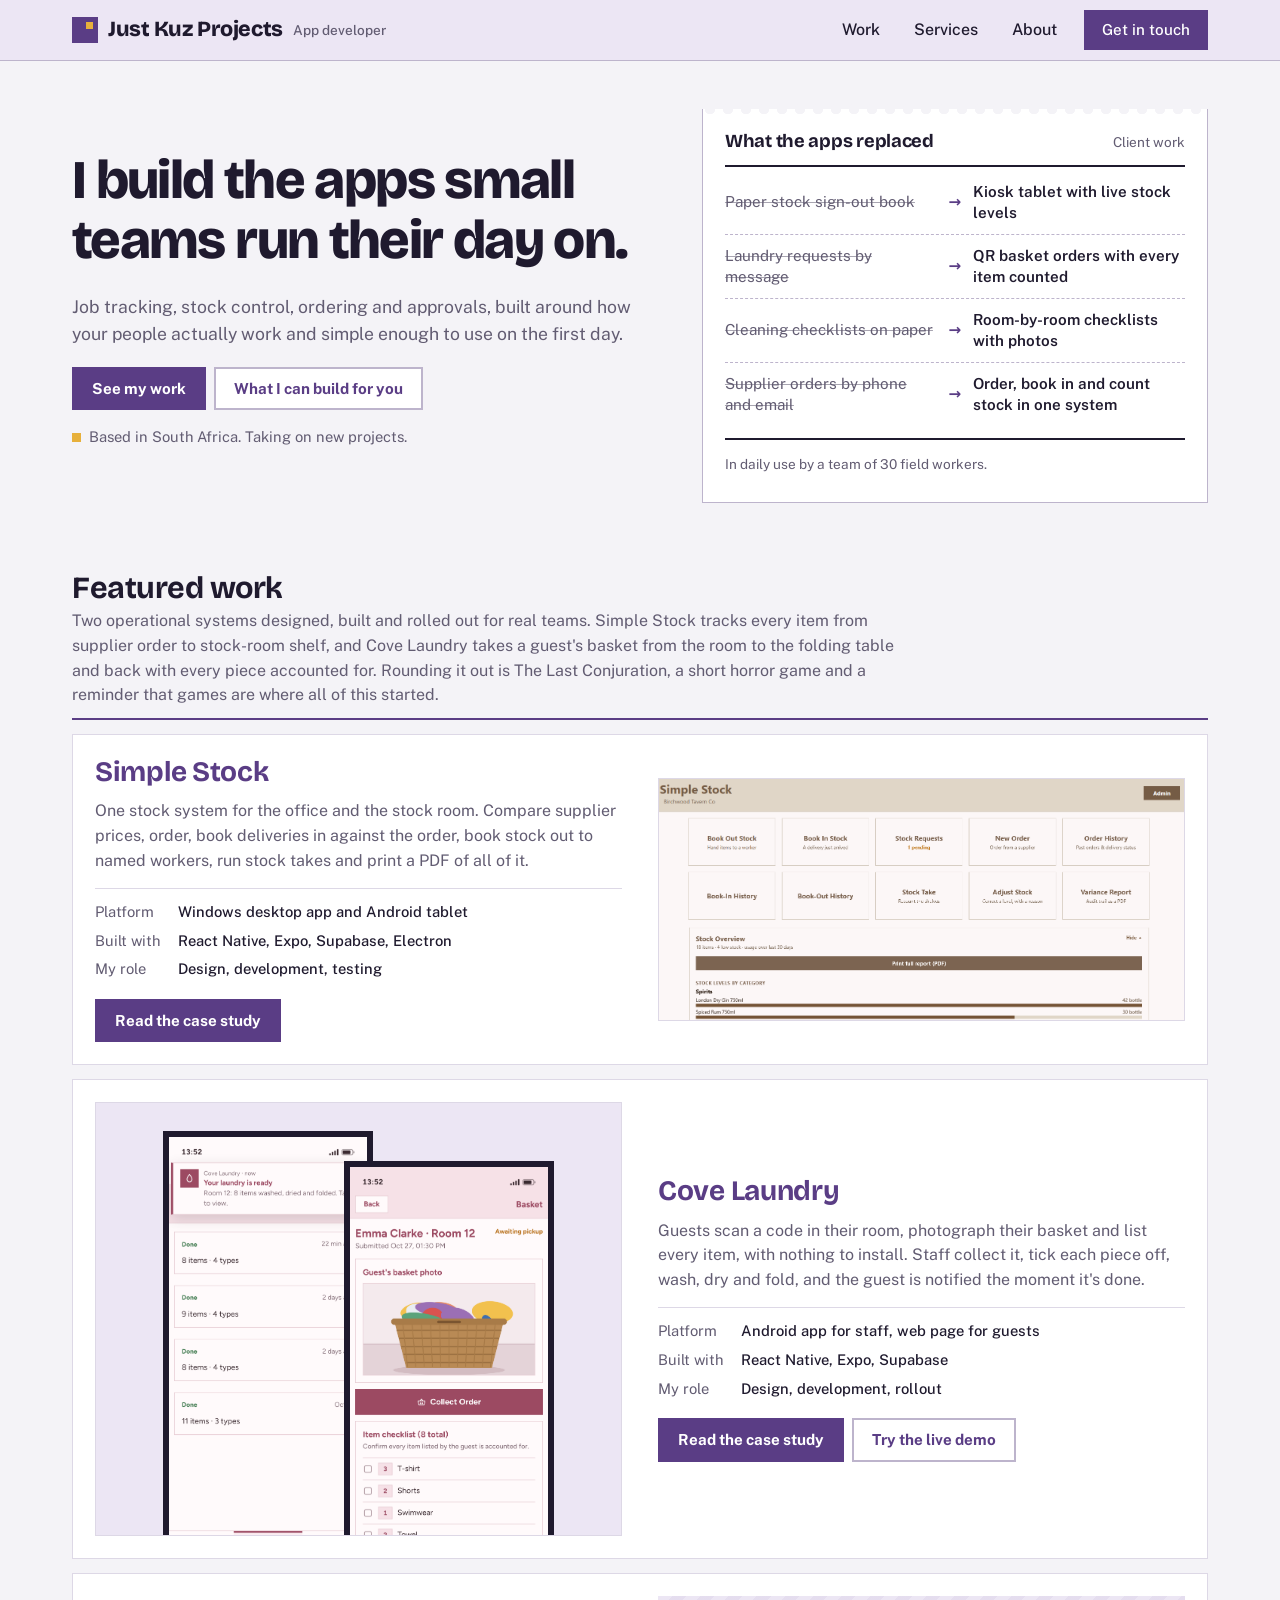
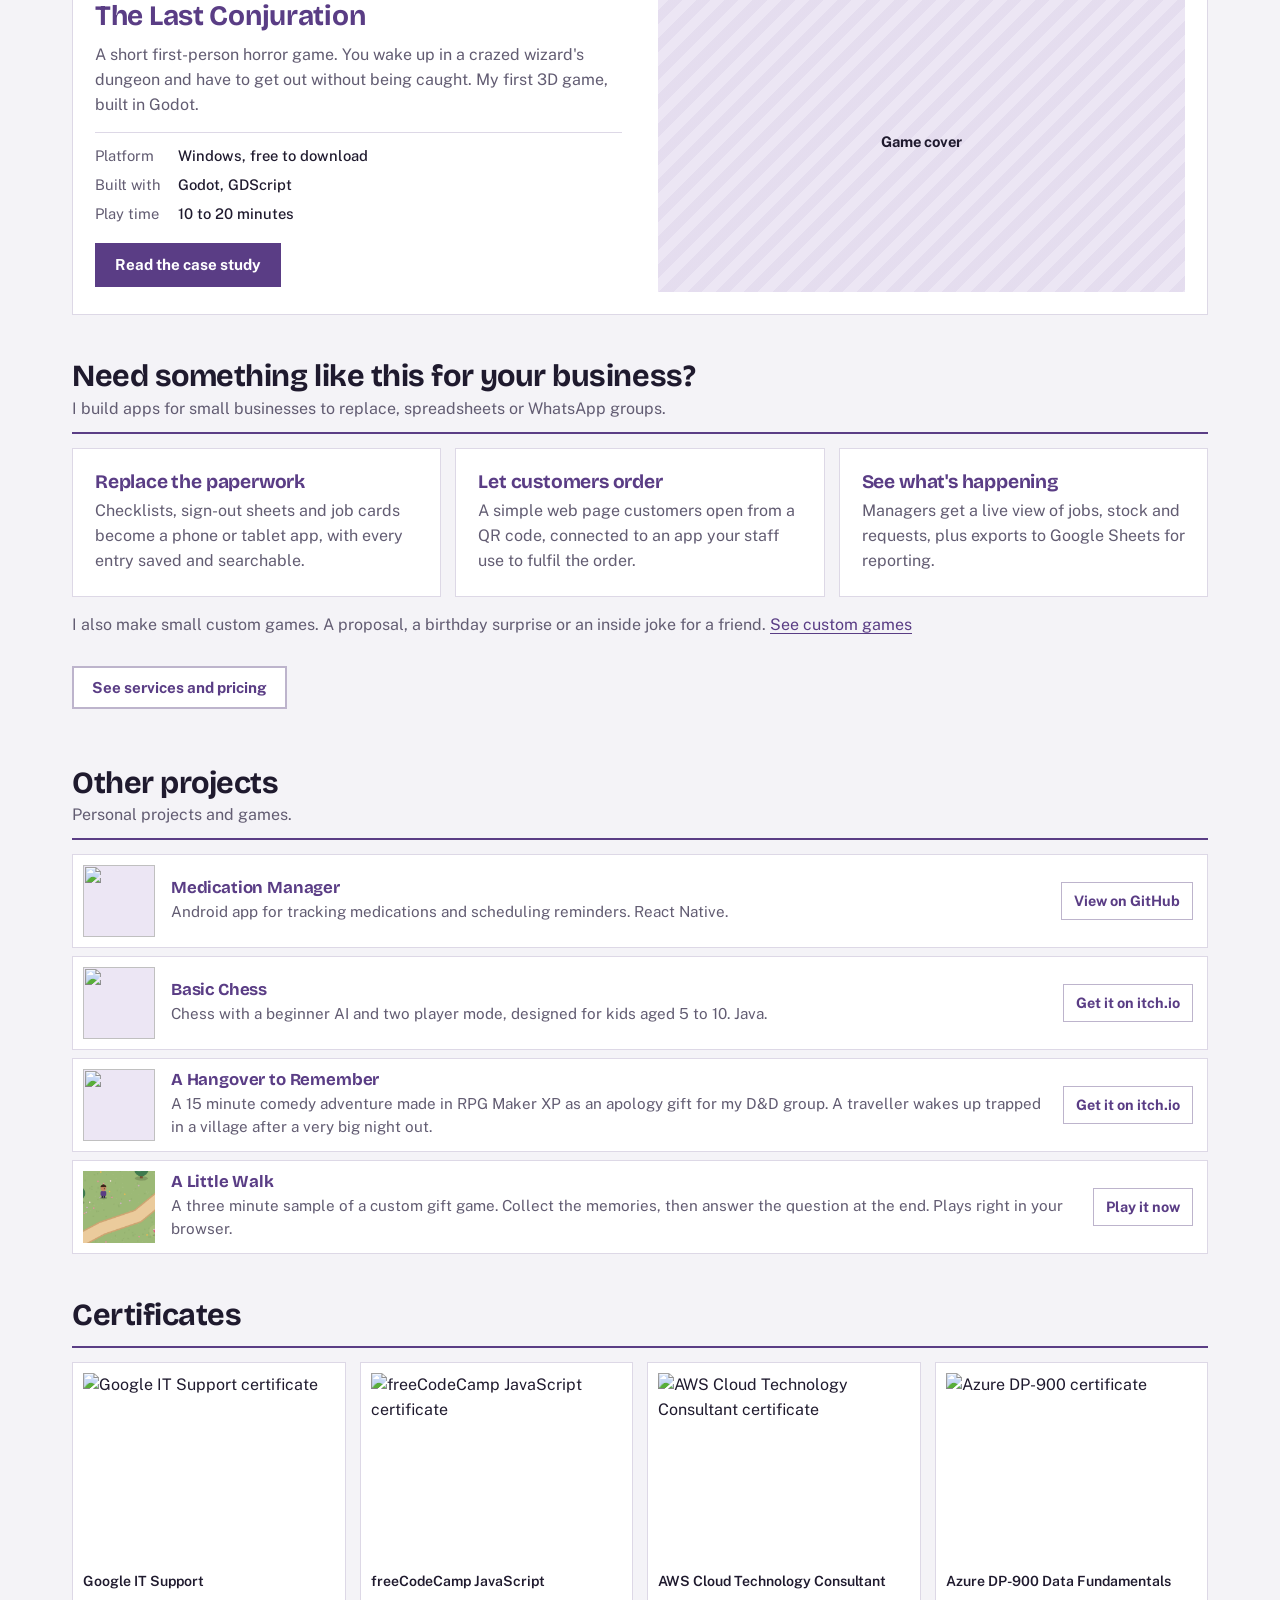
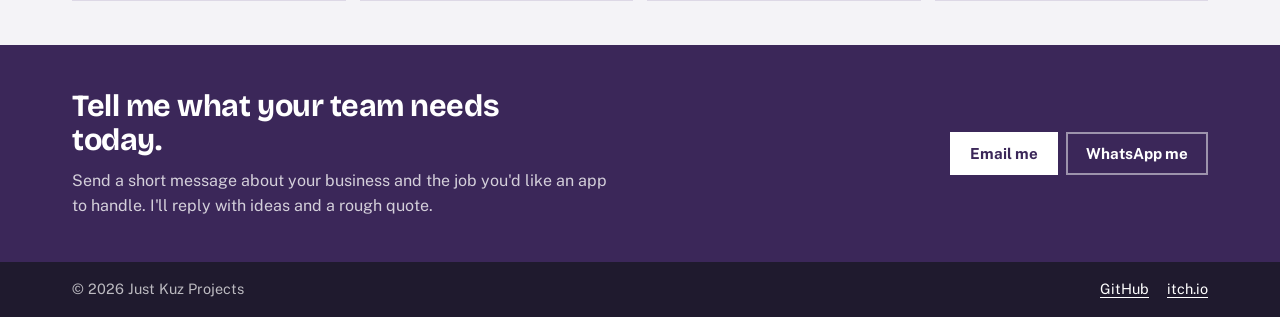
==== commit 661cb862: "Fix grammar and punctuation" ====
--- a/index.html
+++ b/index.html
@@ -65,7 +65,7 @@
       <div class="wrap">
         <div class="section-head">
           <h2>Featured work</h2>
-          <p>Two operational systems I designed, built and rolled out for real teams. Simple Stock tracks every item from supplier order to stock-room shelf, and Cove Laundry takes a guest's basket from the room to the folding table and back with every piece accounted for. Rounding it out is The Last Conjuration, a short horror game and a reminder that games are where all of this started.</p>
+          <p>Two operational systems designed, built and rolled out for real teams. Simple Stock tracks every item from supplier order to stock-room shelf, and Cove Laundry takes a guest's basket from the room to the folding table and back with every piece accounted for. Rounding it out is The Last Conjuration, a short horror game and a reminder that games are where all of this started.</p>
         </div>
 
         <article class="feature">
@@ -175,17 +175,17 @@
           </li>
           <li>
             <img src="https://i.imgur.com/Bl5a4Vz.jpeg" alt="">
-            <div><h3>Basic Chess</h3><p>Chess with a beginner AI and two-player mode, designed for kids aged 5 to 10. Java.</p></div>
+            <div><h3>Basic Chess</h3><p>Chess with a beginner AI and two player mode, designed for kids aged 5 to 10. Java.</p></div>
             <a class="link" href="https://meleengames.itch.io/simplechess">Get it on itch.io</a>
           </li>
           <li>
             <img src="https://img.itch.zone/aW1nLzE1MDI4NTY4LnBuZw==/original/sciM3v.png" alt="">
-            <div><h3>A Hangover to Remember</h3><p>A 15-minute comedy adventure made in RPG Maker XP as an apology gift for my D&amp;D group. A traveller wakes up trapped in a village after a very big night out.</p></div>
+            <div><h3>A Hangover to Remember</h3><p>A 15 minute comedy adventure made in RPG Maker XP as an apology gift for my D&amp;D group. A traveller wakes up trapped in a village after a very big night out.</p></div>
             <a class="link" href="https://meleengames.itch.io/a-hang-over-to-remember-but-a-game-that-you-wont">Get it on itch.io</a>
           </li>
           <li>
             <img src="demos/little-walk/thumb.png" alt="" onerror="this.style.visibility='hidden'">
-            <div><h3>A Little Walk</h3><p>A three-minute sample of a custom gift game. Collect the memories, then answer the question at the end. Plays right in your browser.</p></div>
+            <div><h3>A Little Walk</h3><p>A three minute sample of a custom gift game. Collect the memories, then answer the question at the end. Plays right in your browser.</p></div>
             <a class="link" href="demos/little-walk/index.html">Play it now</a>
           </li>
         </ul>
--- a/css/style.css
+++ b/css/style.css
@@ -713,3 +713,4 @@
 
 /* Custom games the "Tell me your idea" button sits under the details list */
 .games-details { flex-direction: column; align-items: flex-start; justify-content: flex-start; gap: 16px; }
+
